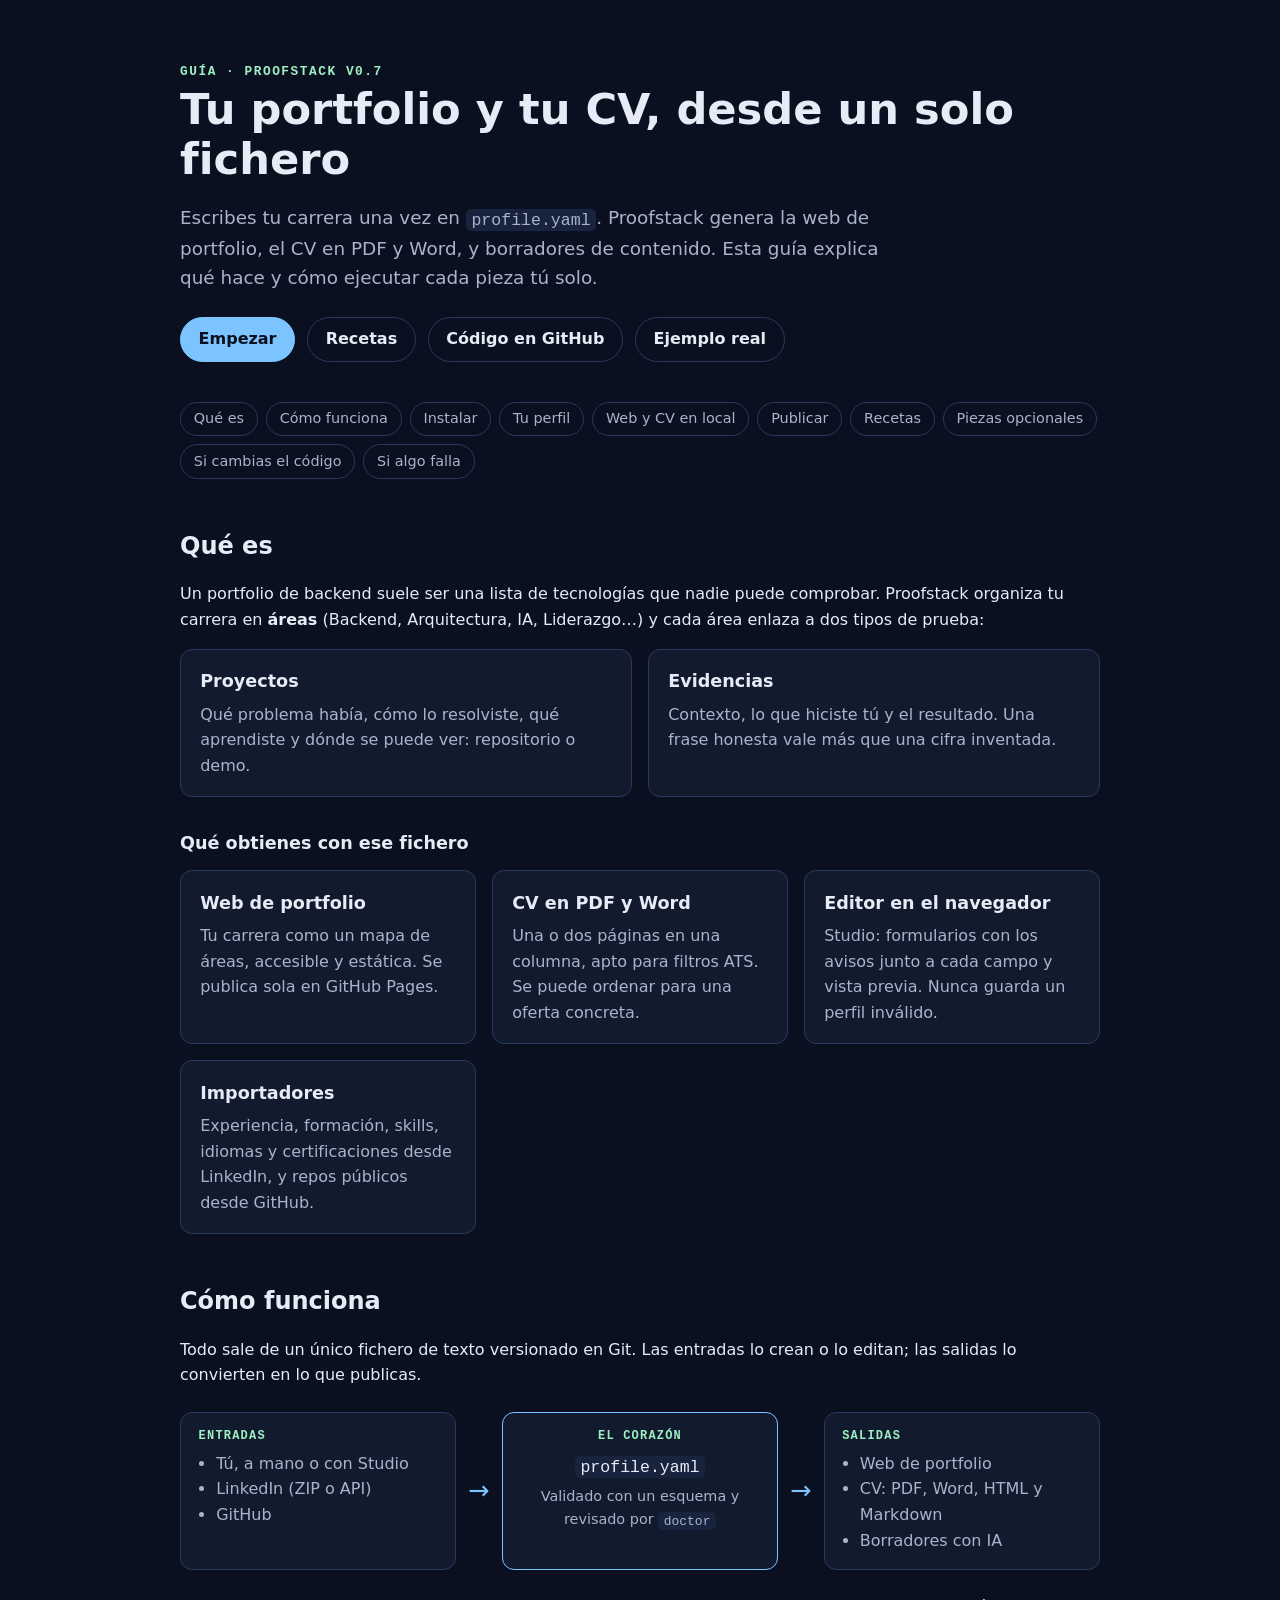
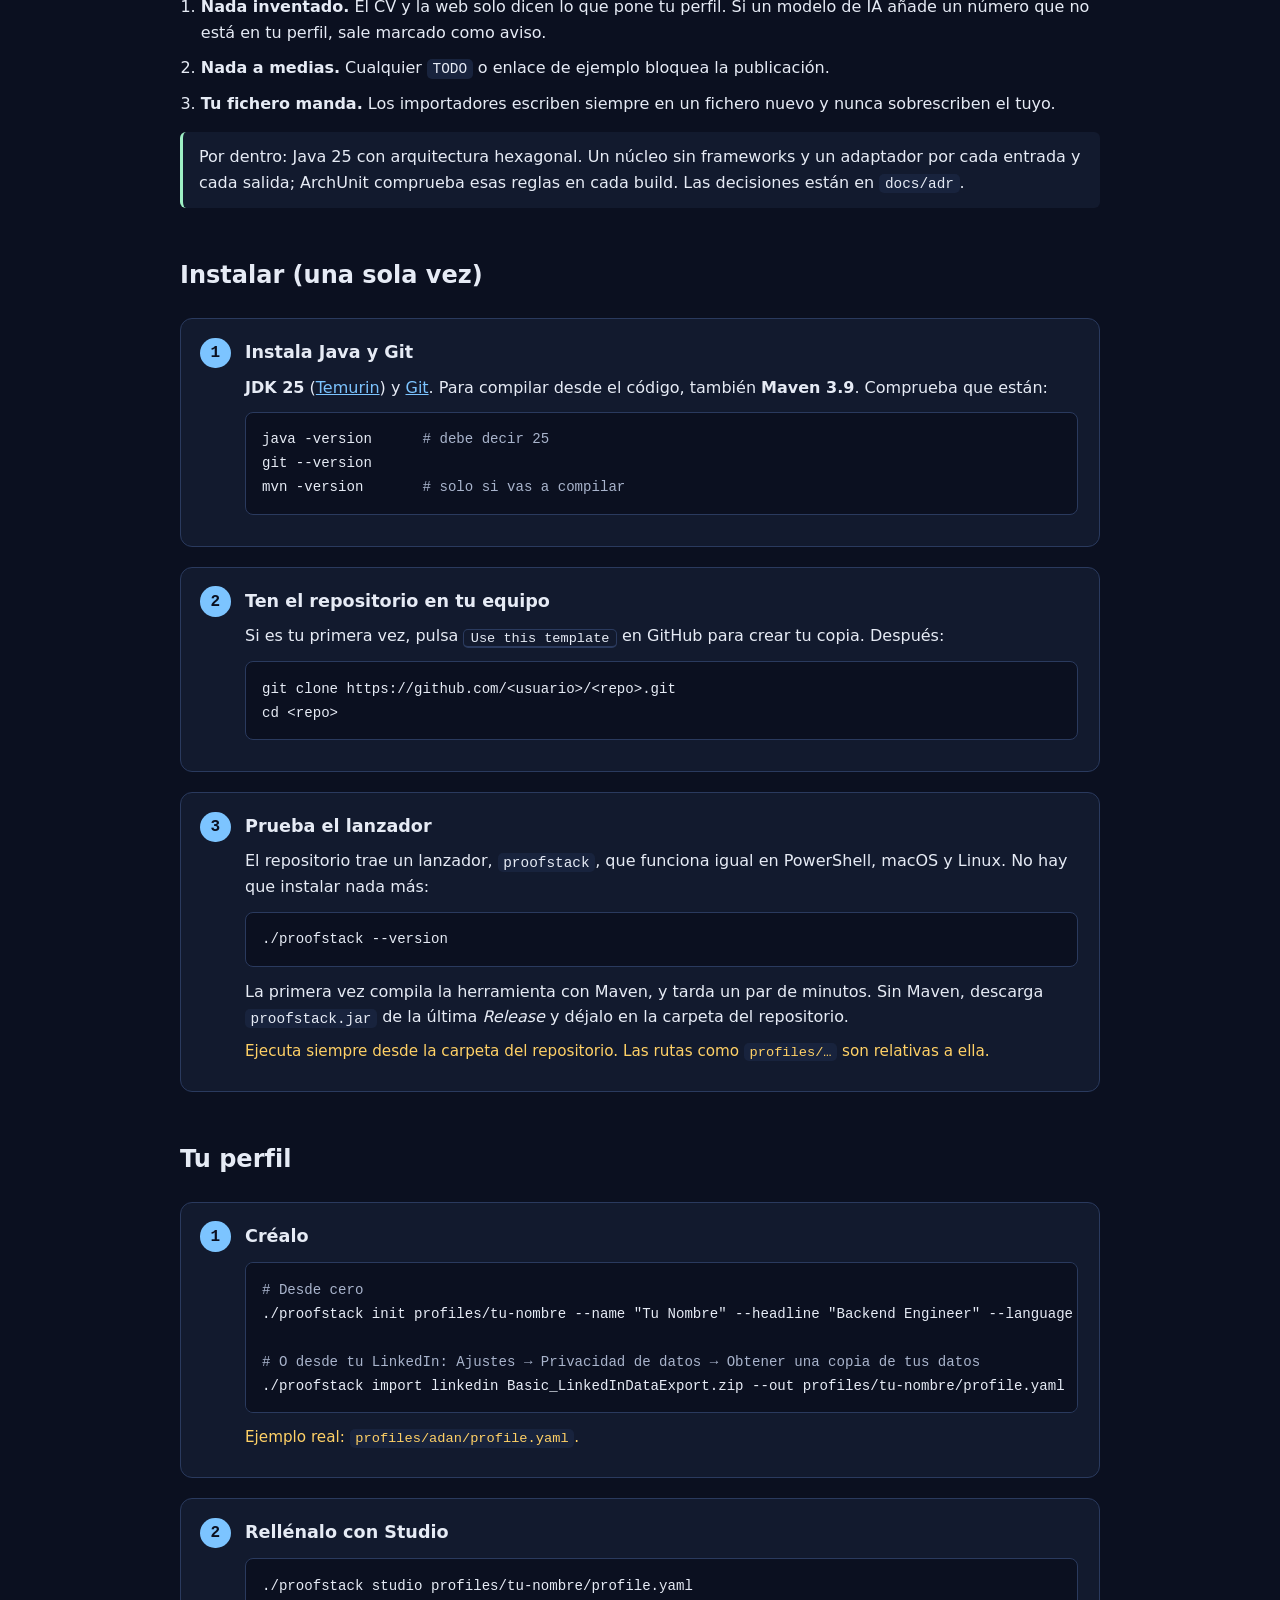
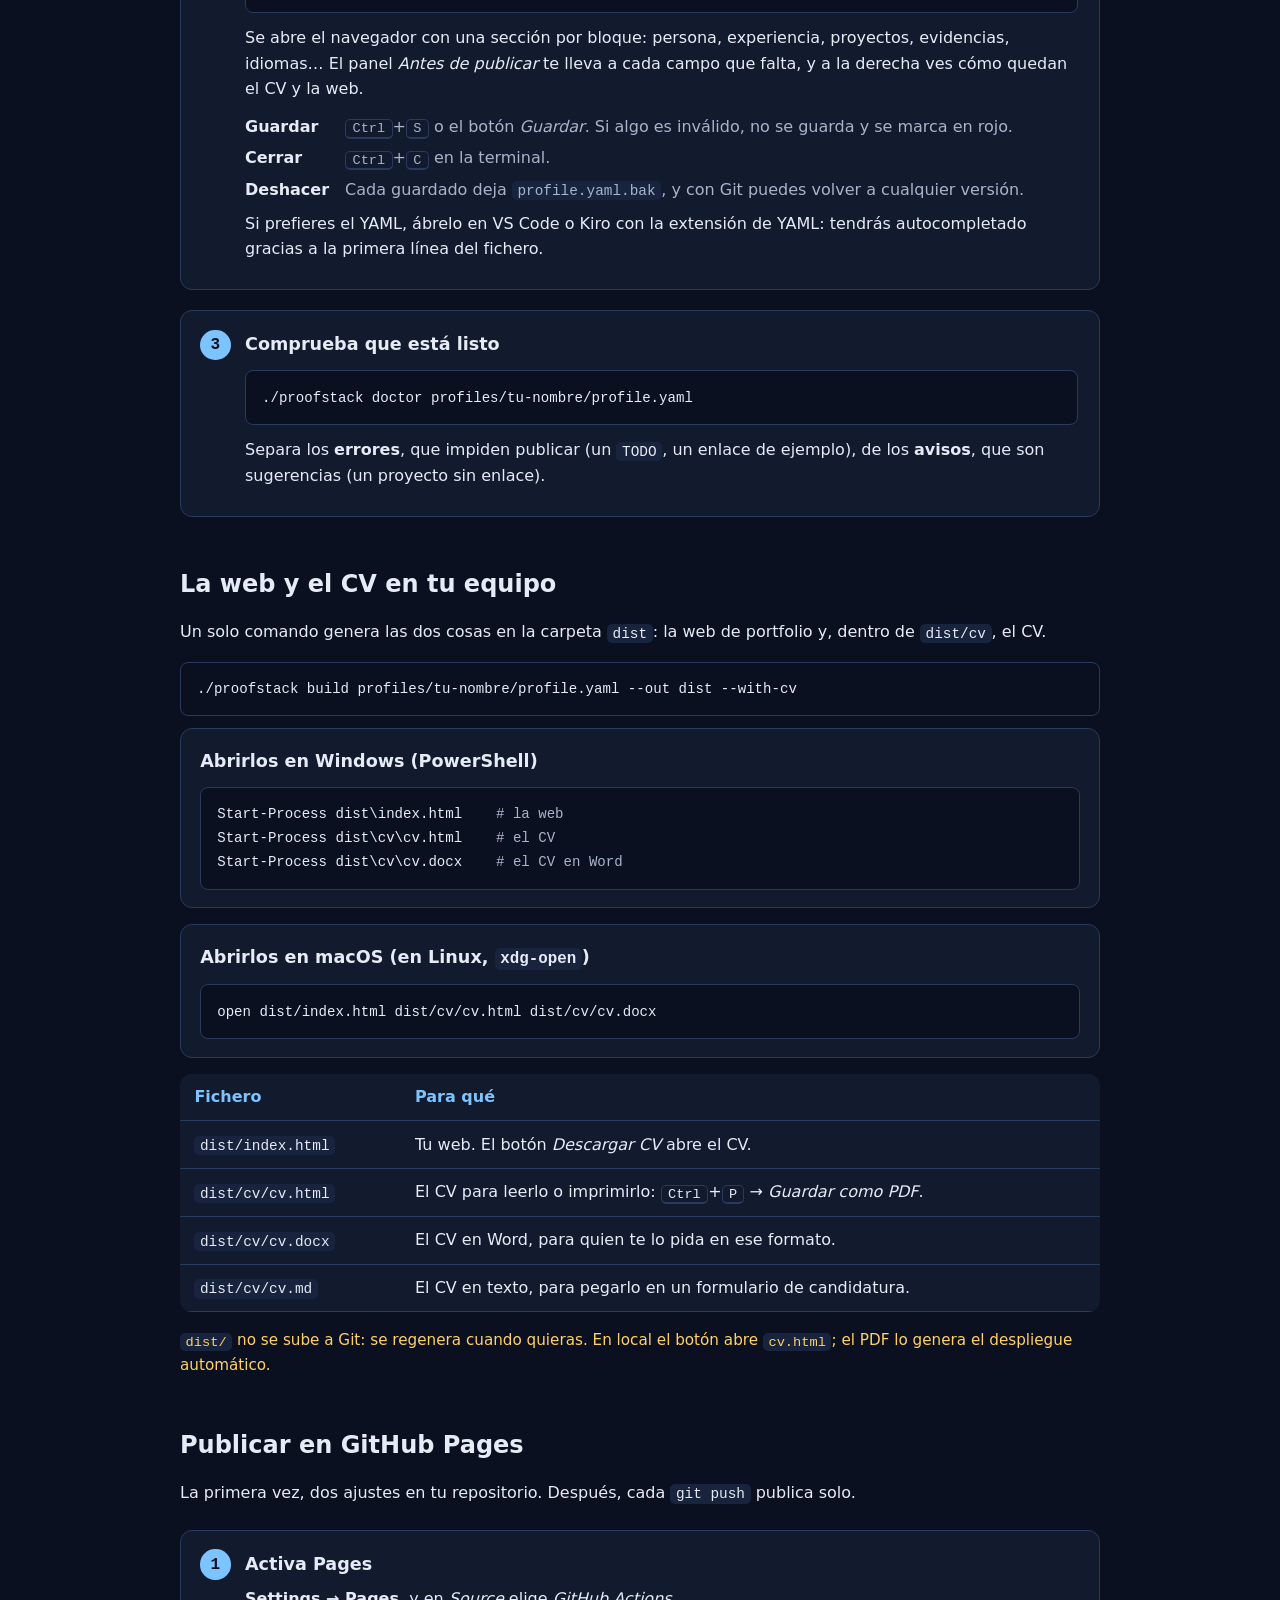
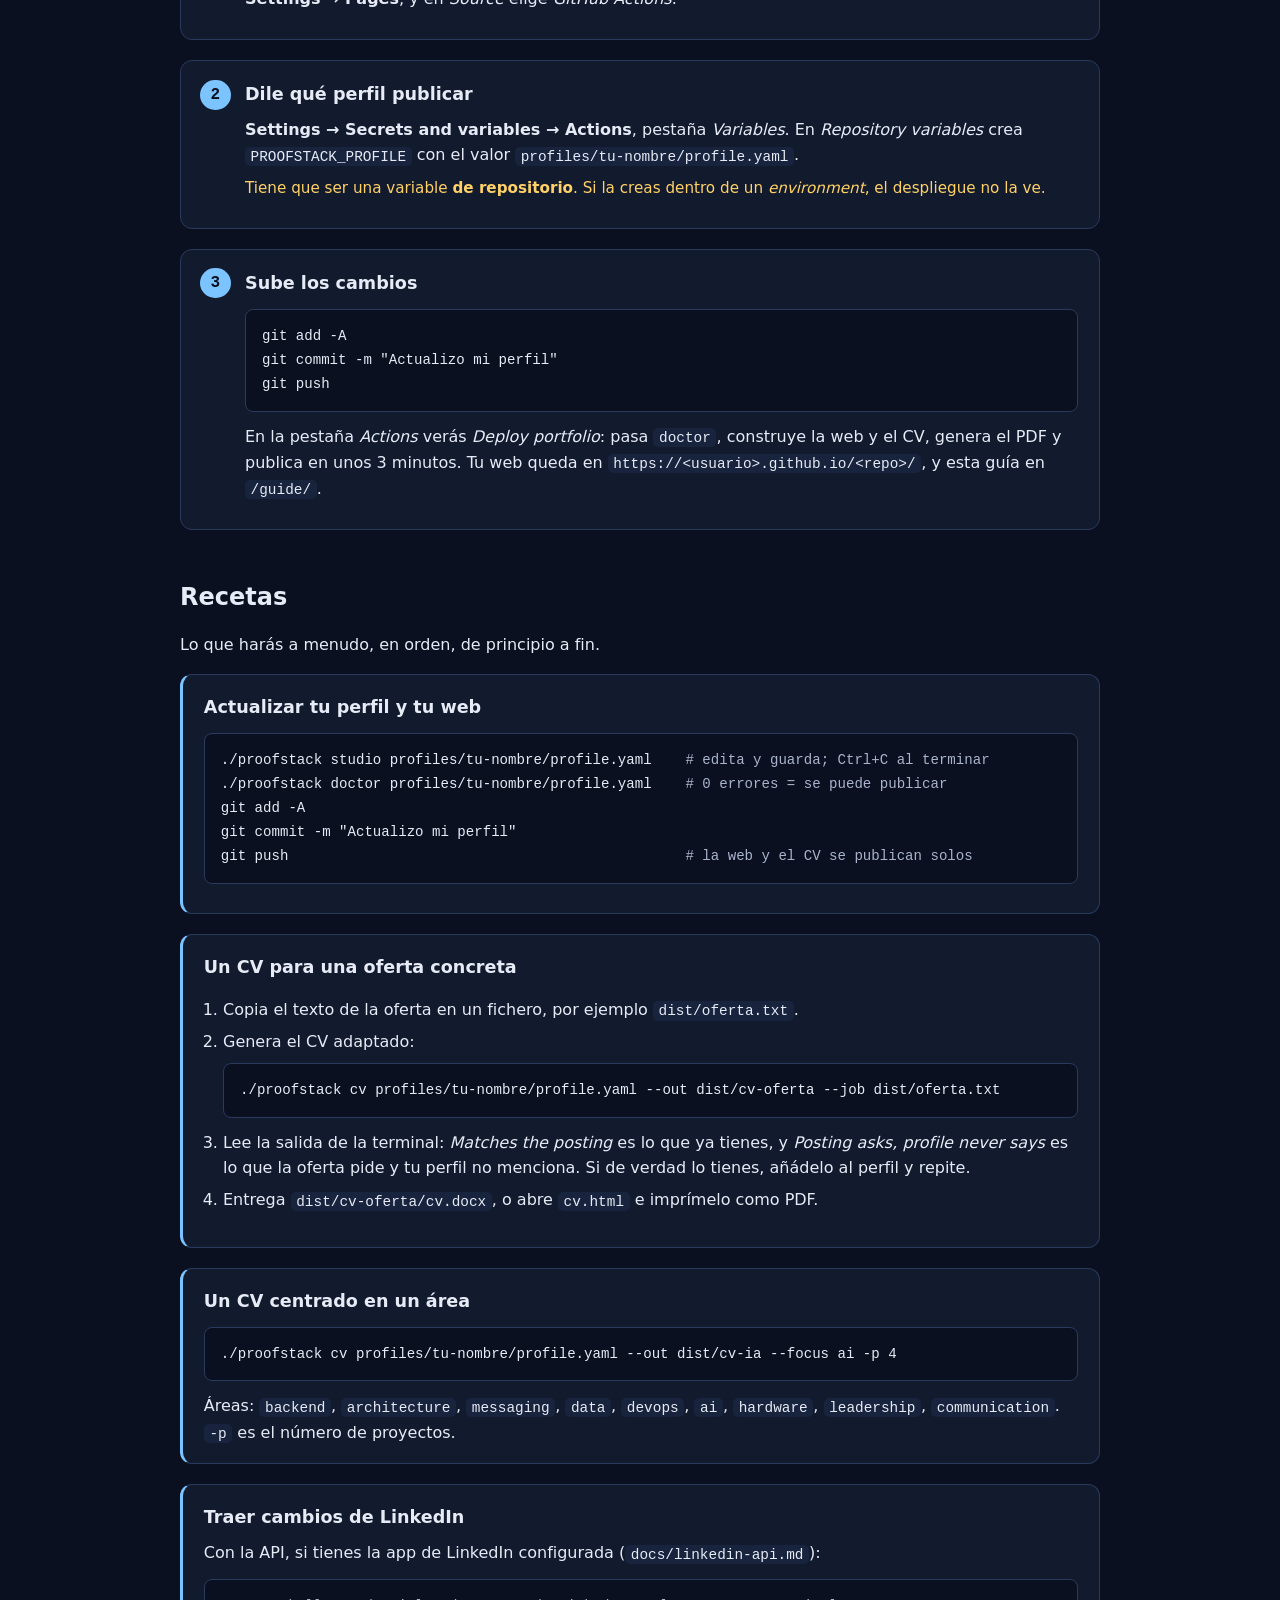
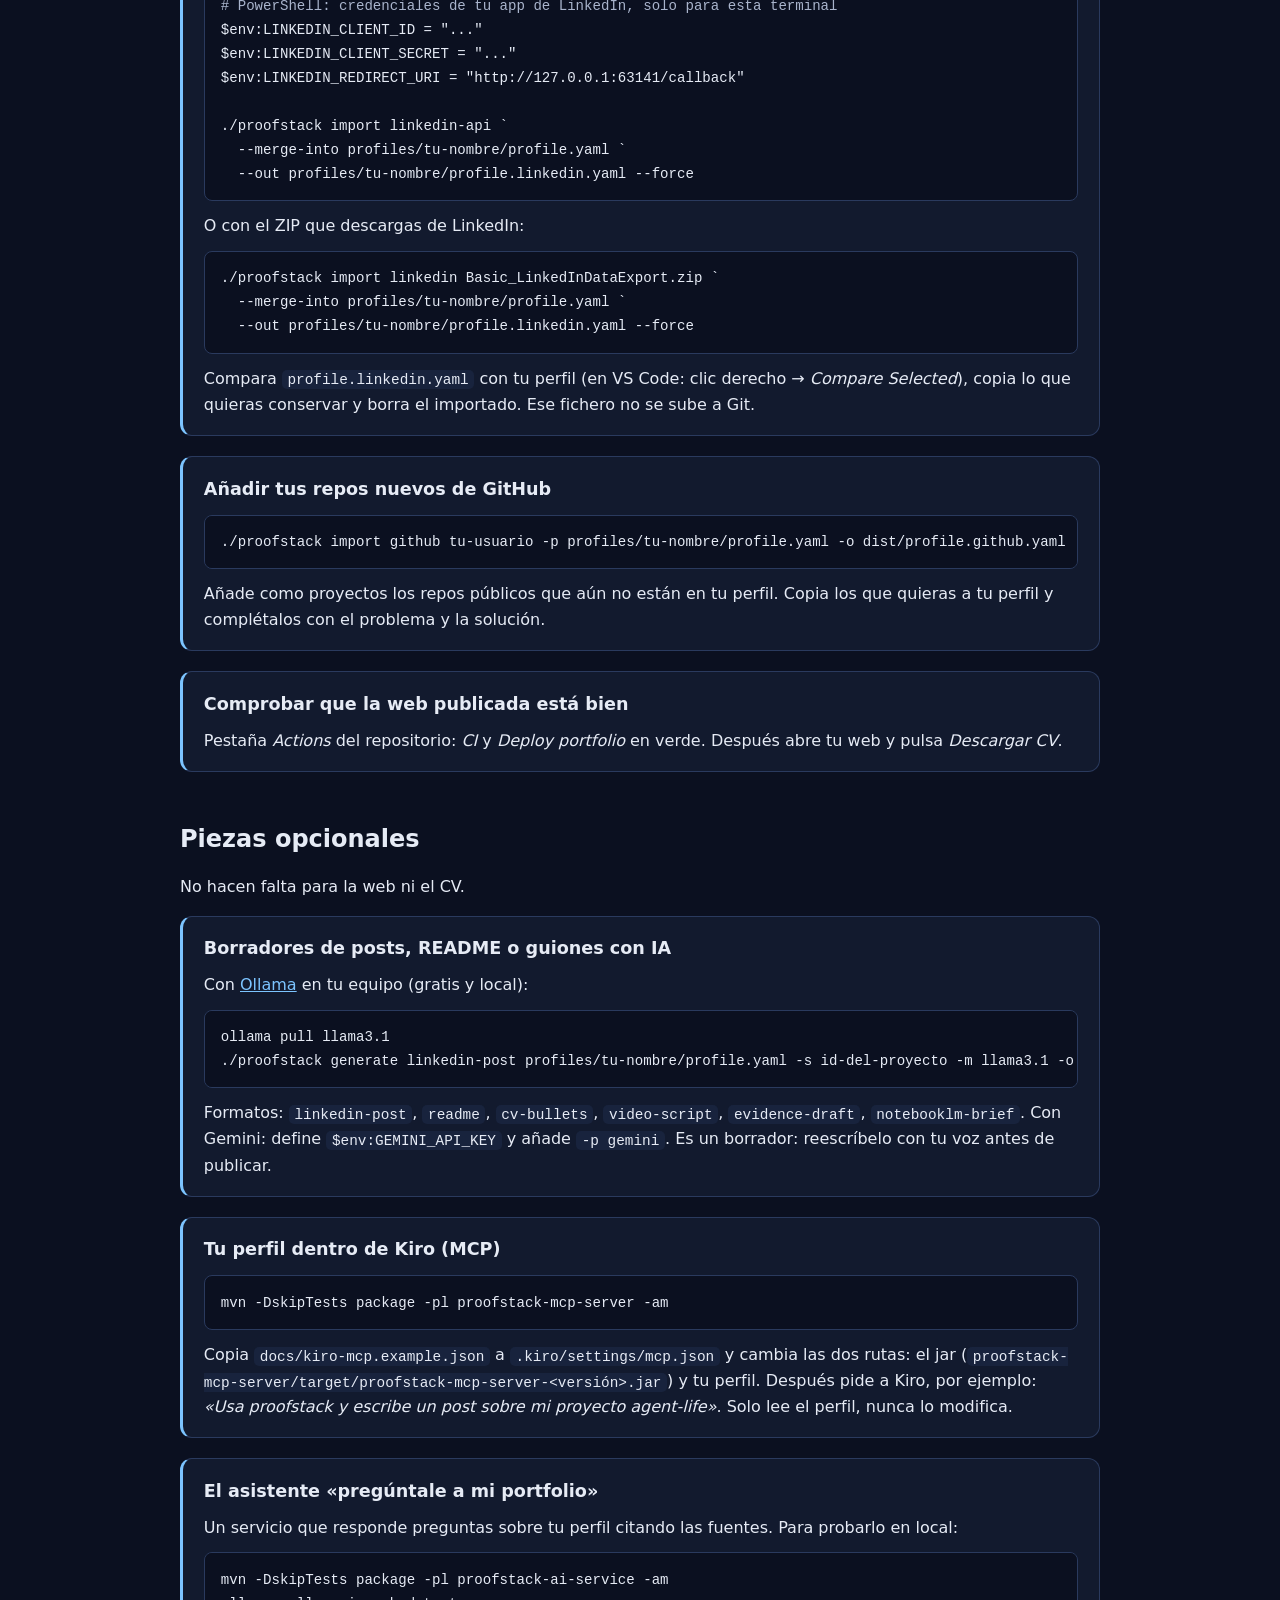
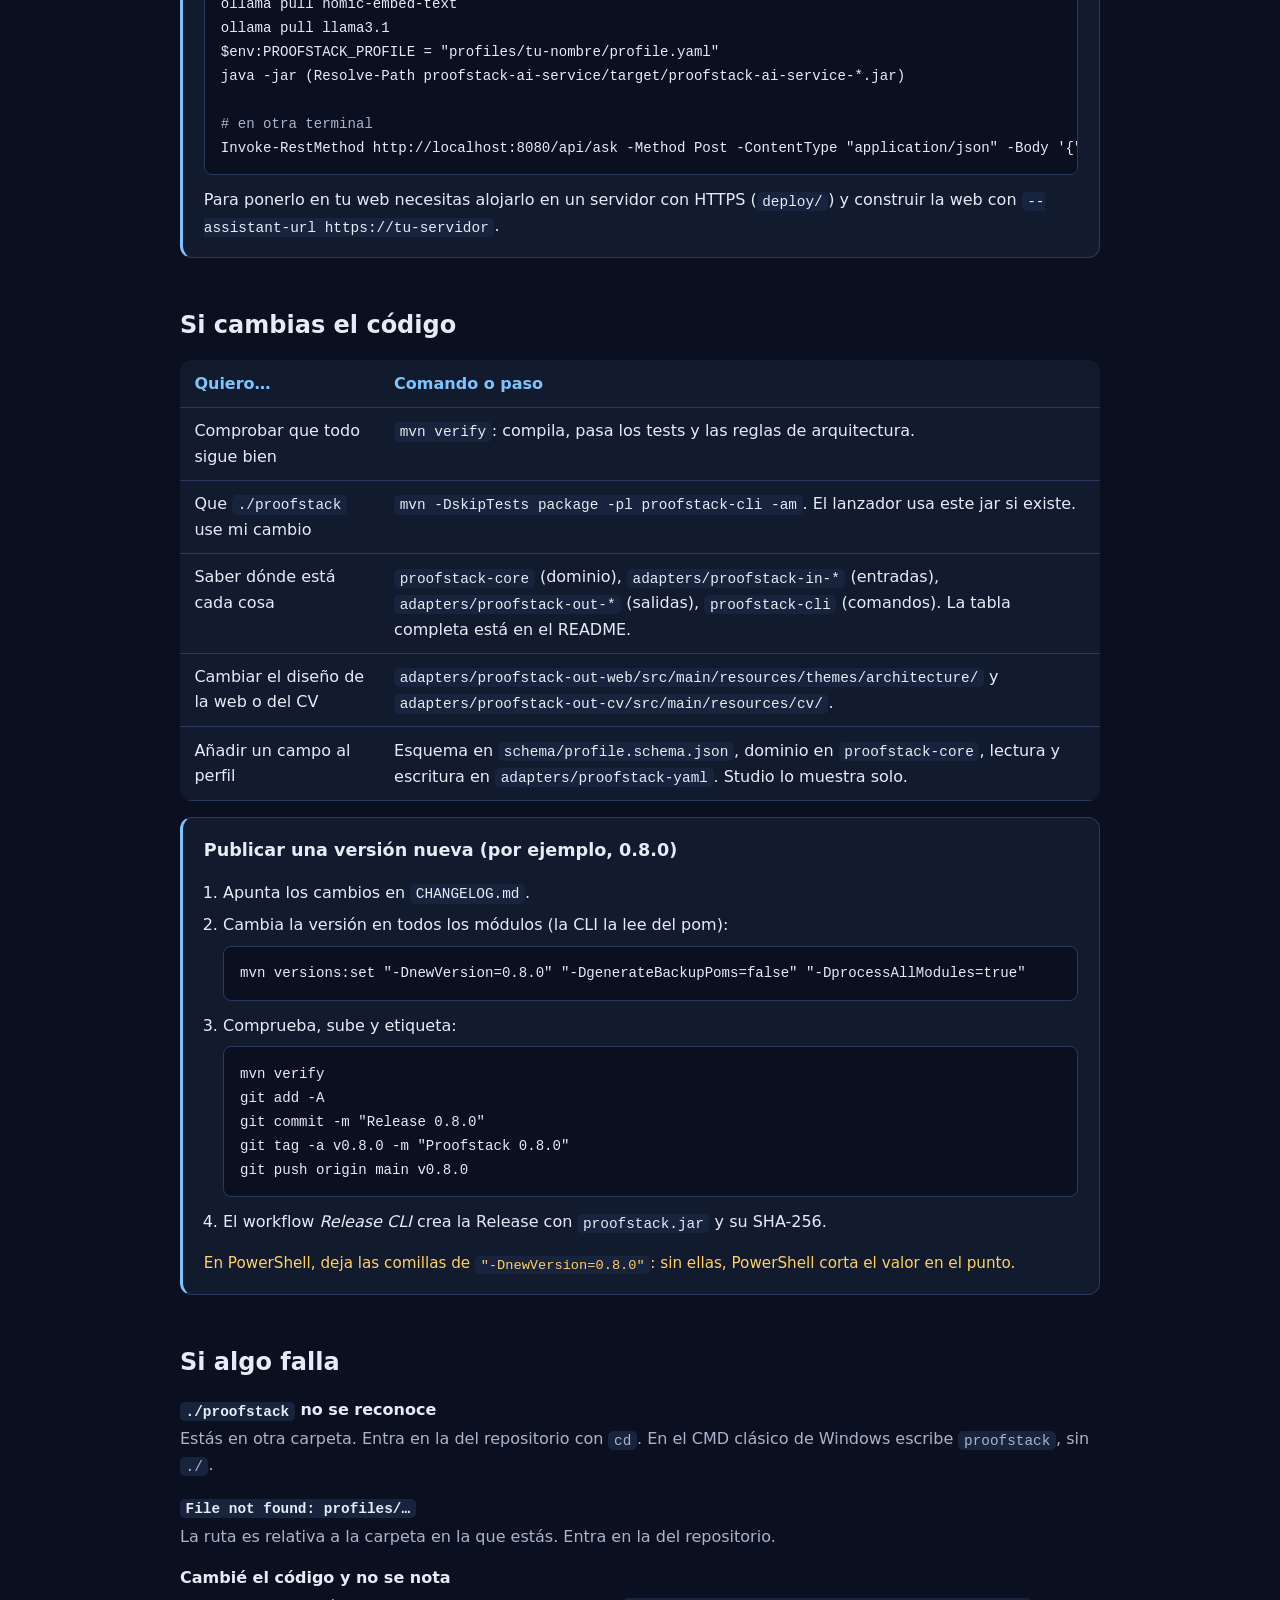
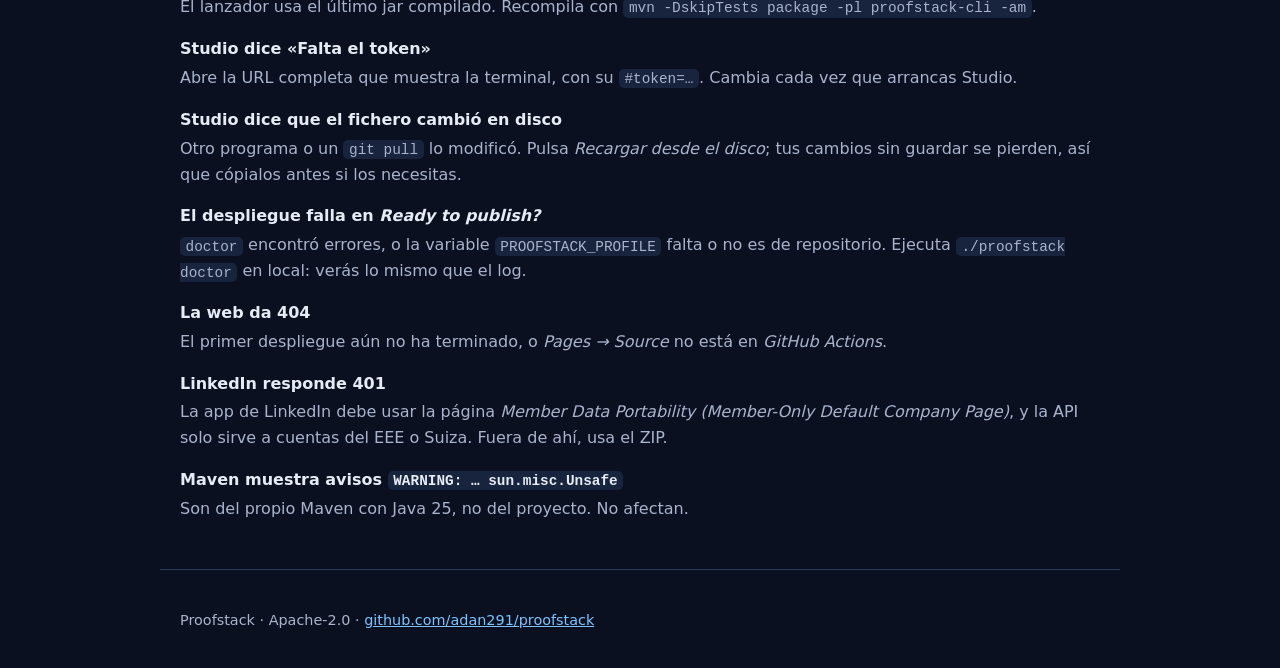
==== docs/guide/index.html @ 83eaa787 "ADR-016 and an ArchUnit rule for format adapters; docs follow the new module ADR-016 amends ADR-001 " ====
<!DOCTYPE html>
<html lang="es">
<head>
  <meta charset="utf-8">
  <meta name="viewport" content="width=device-width, initial-scale=1">
  <meta http-equiv="Content-Security-Policy" content="default-src 'none'; style-src 'self'; img-src 'self' data:; base-uri 'none'; form-action 'none'">
  <meta name="referrer" content="strict-origin-when-cross-origin">
  <meta name="description" content="Proofstack: qué es, cómo funciona y cómo ejecutarlo, paso a paso, sin ayuda.">
  <title>Proofstack · Qué es y cómo usarlo</title>
  <link rel="stylesheet" href="guide.css">
</head>
<body>
<a class="skip" href="#main">Saltar al contenido</a>

<header class="hero">
  <p class="eyebrow">Guía · Proofstack v0.7</p>
  <h1>Tu portfolio y tu CV, desde un solo fichero</h1>
  <p class="lead">Escribes tu carrera una vez en <code>profile.yaml</code>. Proofstack genera la web de portfolio, el CV en PDF y Word, y borradores de contenido. Esta guía explica qué hace y cómo ejecutar cada pieza tú solo.</p>
  <ul class="cta">
    <li><a class="btn btn--primary" href="#instalar">Empezar</a></li>
    <li><a class="btn" href="#recetas">Recetas</a></li>
    <li><a class="btn" href="https://github.com/adan291/proofstack">Código en GitHub</a></li>
    <li><a class="btn" href="https://adan291.github.io/proofstack/">Ejemplo real</a></li>
  </ul>
</header>

<nav class="toc" aria-label="En esta guía">
  <ol>
    <li><a href="#que">Qué es</a></li>
    <li><a href="#como">Cómo funciona</a></li>
    <li><a href="#instalar">Instalar</a></li>
    <li><a href="#perfil">Tu perfil</a></li>
    <li><a href="#lanzar">Web y CV en local</a></li>
    <li><a href="#publicar">Publicar</a></li>
    <li><a href="#recetas">Recetas</a></li>
    <li><a href="#opcional">Piezas opcionales</a></li>
    <li><a href="#codigo">Si cambias el código</a></li>
    <li><a href="#problemas">Si algo falla</a></li>
  </ol>
</nav>

<main id="main">

  <section aria-labelledby="que">
    <h2 id="que">Qué es</h2>
    <p>Un portfolio de backend suele ser una lista de tecnologías que nadie puede comprobar. Proofstack organiza tu carrera en <strong>áreas</strong> (Backend, Arquitectura, IA, Liderazgo…) y cada área enlaza a dos tipos de prueba:</p>
    <div class="cards cards--two">
      <article class="card">
        <h3>Proyectos</h3>
        <p>Qué problema había, cómo lo resolviste, qué aprendiste y dónde se puede ver: repositorio o demo.</p>
      </article>
      <article class="card">
        <h3>Evidencias</h3>
        <p>Contexto, lo que hiciste tú y el resultado. Una frase honesta vale más que una cifra inventada.</p>
      </article>
    </div>
    <h3 class="sub-title">Qué obtienes con ese fichero</h3>
    <div class="cards">
      <article class="card">
        <h3>Web de portfolio</h3>
        <p>Tu carrera como un mapa de áreas, accesible y estática. Se publica sola en GitHub Pages.</p>
      </article>
      <article class="card">
        <h3>CV en PDF y Word</h3>
        <p>Una o dos páginas en una columna, apto para filtros ATS. Se puede ordenar para una oferta concreta.</p>
      </article>
      <article class="card">
        <h3>Editor en el navegador</h3>
        <p>Studio: formularios con los avisos junto a cada campo y vista previa. Nunca guarda un perfil inválido.</p>
      </article>
      <article class="card">
        <h3>Importadores</h3>
        <p>Experiencia, formación, skills, idiomas y certificaciones desde LinkedIn, y repos públicos desde GitHub.</p>
      </article>
    </div>
  </section>

  <section aria-labelledby="como">
    <h2 id="como">Cómo funciona</h2>
    <p>Todo sale de un único fichero de texto versionado en Git. Las entradas lo crean o lo editan; las salidas lo convierten en lo que publicas.</p>
    <figure class="flow" aria-labelledby="flow-caption">
      <div class="flow__col">
        <p class="flow__label">Entradas</p>
        <ul>
          <li>Tú, a mano o con Studio</li>
          <li>LinkedIn (ZIP o API)</li>
          <li>GitHub</li>
        </ul>
      </div>
      <div class="flow__arrow" aria-hidden="true">→</div>
      <div class="flow__col flow__col--core">
        <p class="flow__label">El corazón</p>
        <p class="flow__file"><code>profile.yaml</code></p>
        <p class="flow__note">Validado con un esquema y revisado por <code>doctor</code></p>
      </div>
      <div class="flow__arrow" aria-hidden="true">→</div>
      <div class="flow__col">
        <p class="flow__label">Salidas</p>
        <ul>
          <li>Web de portfolio</li>
          <li>CV: PDF, Word, HTML y Markdown</li>
          <li>Borradores con IA</li>
        </ul>
      </div>
      <figcaption id="flow-caption" class="sr-only">Las entradas (tú, LinkedIn y GitHub) alimentan profile.yaml, que se valida y del que salen la web, el CV y los borradores.</figcaption>
    </figure>
    <ol class="rules">
      <li><strong>Nada inventado.</strong> El CV y la web solo dicen lo que pone tu perfil. Si un modelo de IA añade un número que no está en tu perfil, sale marcado como aviso.</li>
      <li><strong>Nada a medias.</strong> Cualquier <code>TODO</code> o enlace de ejemplo bloquea la publicación.</li>
      <li><strong>Tu fichero manda.</strong> Los importadores escriben siempre en un fichero nuevo y nunca sobrescriben el tuyo.</li>
    </ol>
    <p class="note">Por dentro: Java 25 con arquitectura hexagonal. Un núcleo sin frameworks y un adaptador por cada entrada y cada salida; ArchUnit comprueba esas reglas en cada build. Las decisiones están en <code>docs/adr</code>.</p>
  </section>

  <section aria-labelledby="instalar">
    <h2 id="instalar">Instalar (una sola vez)</h2>
    <ol class="steps">
      <li class="step">
        <h3>Instala Java y Git</h3>
        <p><strong>JDK 25</strong> (<a href="https://adoptium.net/">Temurin</a>) y <a href="https://git-scm.com/">Git</a>. Para compilar desde el código, también <strong>Maven 3.9</strong>. Comprueba que están:</p>
        <pre><code>java -version      <span class="c"># debe decir 25</span>
git --version
mvn -version       <span class="c"># solo si vas a compilar</span></code></pre>
      </li>
      <li class="step">
        <h3>Ten el repositorio en tu equipo</h3>
        <p>Si es tu primera vez, pulsa <kbd>Use this template</kbd> en GitHub para crear tu copia. Después:</p>
        <pre><code>git clone https://github.com/&lt;usuario&gt;/&lt;repo&gt;.git
cd &lt;repo&gt;</code></pre>
      </li>
      <li class="step">
        <h3>Prueba el lanzador</h3>
        <p>El repositorio trae un lanzador, <code>proofstack</code>, que funciona igual en PowerShell, macOS y Linux. No hay que instalar nada más:</p>
        <pre><code>./proofstack --version</code></pre>
        <p>La primera vez compila la herramienta con Maven, y tarda un par de minutos. Sin Maven, descarga <code>proofstack.jar</code> de la última <em>Release</em> y déjalo en la carpeta del repositorio.</p>
        <p class="tip">Ejecuta siempre desde la carpeta del repositorio. Las rutas como <code>profiles/…</code> son relativas a ella.</p>
      </li>
    </ol>
  </section>

  <section aria-labelledby="perfil">
    <h2 id="perfil">Tu perfil</h2>
    <ol class="steps">
      <li class="step">
        <h3>Créalo</h3>
        <pre><code><span class="c"># Desde cero</span>
./proofstack init profiles/tu-nombre --name "Tu Nombre" --headline "Backend Engineer" --language es

<span class="c"># O desde tu LinkedIn: Ajustes → Privacidad de datos → Obtener una copia de tus datos</span>
./proofstack import linkedin Basic_LinkedInDataExport.zip --out profiles/tu-nombre/profile.yaml</code></pre>
        <p class="tip">Ejemplo real: <code>profiles/adan/profile.yaml</code>.</p>
      </li>
      <li class="step">
        <h3>Rellénalo con Studio</h3>
        <pre><code>./proofstack studio profiles/tu-nombre/profile.yaml</code></pre>
        <p>Se abre el navegador con una sección por bloque: persona, experiencia, proyectos, evidencias, idiomas… El panel <em>Antes de publicar</em> te lleva a cada campo que falta, y a la derecha ves cómo quedan el CV y la web.</p>
        <dl class="howto">
          <dt>Guardar</dt><dd><kbd>Ctrl</kbd>+<kbd>S</kbd> o el botón <em>Guardar</em>. Si algo es inválido, no se guarda y se marca en rojo.</dd>
          <dt>Cerrar</dt><dd><kbd>Ctrl</kbd>+<kbd>C</kbd> en la terminal.</dd>
          <dt>Deshacer</dt><dd>Cada guardado deja <code>profile.yaml.bak</code>, y con Git puedes volver a cualquier versión.</dd>
        </dl>
        <p>Si prefieres el YAML, ábrelo en VS Code o Kiro con la extensión de YAML: tendrás autocompletado gracias a la primera línea del fichero.</p>
      </li>
      <li class="step">
        <h3>Comprueba que está listo</h3>
        <pre><code>./proofstack doctor profiles/tu-nombre/profile.yaml</code></pre>
        <p>Separa los <strong>errores</strong>, que impiden publicar (un <code>TODO</code>, un enlace de ejemplo), de los <strong>avisos</strong>, que son sugerencias (un proyecto sin enlace).</p>
      </li>
    </ol>
  </section>

  <section aria-labelledby="lanzar">
    <h2 id="lanzar">La web y el CV en tu equipo</h2>
    <p>Un solo comando genera las dos cosas en la carpeta <code>dist</code>: la web de portfolio y, dentro de <code>dist/cv</code>, el CV.</p>
    <pre><code>./proofstack build profiles/tu-nombre/profile.yaml --out dist --with-cv</code></pre>
    <div class="cards cards--stack">
      <article class="card card--code">
        <h3>Abrirlos en Windows (PowerShell)</h3>
        <pre><code>Start-Process dist\index.html    <span class="c"># la web</span>
Start-Process dist\cv\cv.html    <span class="c"># el CV</span>
Start-Process dist\cv\cv.docx    <span class="c"># el CV en Word</span></code></pre>
      </article>
      <article class="card card--code">
        <h3>Abrirlos en macOS (en Linux, <code>xdg-open</code>)</h3>
        <pre><code>open dist/index.html dist/cv/cv.html dist/cv/cv.docx</code></pre>
      </article>
    </div>
    <table>
      <caption class="sr-only">Qué genera build --with-cv</caption>
      <thead><tr><th scope="col">Fichero</th><th scope="col">Para qué</th></tr></thead>
      <tbody>
        <tr><td><code>dist/index.html</code></td><td>Tu web. El botón <em>Descargar CV</em> abre el CV.</td></tr>
        <tr><td><code>dist/cv/cv.html</code></td><td>El CV para leerlo o imprimirlo: <kbd>Ctrl</kbd>+<kbd>P</kbd> → <em>Guardar como PDF</em>.</td></tr>
        <tr><td><code>dist/cv/cv.docx</code></td><td>El CV en Word, para quien te lo pida en ese formato.</td></tr>
        <tr><td><code>dist/cv/cv.md</code></td><td>El CV en texto, para pegarlo en un formulario de candidatura.</td></tr>
      </tbody>
    </table>
    <p class="tip"><code>dist/</code> no se sube a Git: se regenera cuando quieras. En local el botón abre <code>cv.html</code>; el PDF lo genera el despliegue automático.</p>
  </section>

  <section aria-labelledby="publicar">
    <h2 id="publicar">Publicar en GitHub Pages</h2>
    <p>La primera vez, dos ajustes en tu repositorio. Después, cada <code>git push</code> publica solo.</p>
    <ol class="steps">
      <li class="step">
        <h3>Activa Pages</h3>
        <p><strong>Settings → Pages</strong>, y en <em>Source</em> elige <em>GitHub Actions</em>.</p>
      </li>
      <li class="step">
        <h3>Dile qué perfil publicar</h3>
        <p><strong>Settings → Secrets and variables → Actions</strong>, pestaña <em>Variables</em>. En <em>Repository variables</em> crea <code>PROOFSTACK_PROFILE</code> con el valor <code>profiles/tu-nombre/profile.yaml</code>.</p>
        <p class="tip">Tiene que ser una variable <strong>de repositorio</strong>. Si la creas dentro de un <em>environment</em>, el despliegue no la ve.</p>
      </li>
      <li class="step">
        <h3>Sube los cambios</h3>
        <pre><code>git add -A
git commit -m "Actualizo mi perfil"
git push</code></pre>
        <p>En la pestaña <em>Actions</em> verás <em>Deploy portfolio</em>: pasa <code>doctor</code>, construye la web y el CV, genera el PDF y publica en unos 3 minutos. Tu web queda en <code>https://&lt;usuario&gt;.github.io/&lt;repo&gt;/</code>, y esta guía en <code>/guide/</code>.</p>
      </li>
    </ol>
  </section>

  <section aria-labelledby="recetas">
    <h2 id="recetas">Recetas</h2>
    <p>Lo que harás a menudo, en orden, de principio a fin.</p>

    <article class="recipe">
      <h3>Actualizar tu perfil y tu web</h3>
      <pre><code>./proofstack studio profiles/tu-nombre/profile.yaml    <span class="c"># edita y guarda; Ctrl+C al terminar</span>
./proofstack doctor profiles/tu-nombre/profile.yaml    <span class="c"># 0 errores = se puede publicar</span>
git add -A
git commit -m "Actualizo mi perfil"
git push                                               <span class="c"># la web y el CV se publican solos</span></code></pre>
    </article>

    <article class="recipe">
      <h3>Un CV para una oferta concreta</h3>
      <ol class="sub">
        <li>Copia el texto de la oferta en un fichero, por ejemplo <code>dist/oferta.txt</code>.</li>
        <li>Genera el CV adaptado:
          <pre><code>./proofstack cv profiles/tu-nombre/profile.yaml --out dist/cv-oferta --job dist/oferta.txt</code></pre>
        </li>
        <li>Lee la salida de la terminal: <em>Matches the posting</em> es lo que ya tienes, y <em>Posting asks, profile never says</em> es lo que la oferta pide y tu perfil no menciona. Si de verdad lo tienes, añádelo al perfil y repite.</li>
        <li>Entrega <code>dist/cv-oferta/cv.docx</code>, o abre <code>cv.html</code> e imprímelo como PDF.</li>
      </ol>
    </article>

    <article class="recipe">
      <h3>Un CV centrado en un área</h3>
      <pre><code>./proofstack cv profiles/tu-nombre/profile.yaml --out dist/cv-ia --focus ai -p 4</code></pre>
      <p>Áreas: <code>backend</code>, <code>architecture</code>, <code>messaging</code>, <code>data</code>, <code>devops</code>, <code>ai</code>, <code>hardware</code>, <code>leadership</code>, <code>communication</code>. <code>-p</code> es el número de proyectos.</p>
    </article>

    <article class="recipe">
      <h3>Traer cambios de LinkedIn</h3>
      <p>Con la API, si tienes la app de LinkedIn configurada (<code>docs/linkedin-api.md</code>):</p>
      <pre><code><span class="c"># PowerShell: credenciales de tu app de LinkedIn, solo para esta terminal</span>
$env:LINKEDIN_CLIENT_ID = "..."
$env:LINKEDIN_CLIENT_SECRET = "..."
$env:LINKEDIN_REDIRECT_URI = "http://127.0.0.1:63141/callback"

./proofstack import linkedin-api `
  --merge-into profiles/tu-nombre/profile.yaml `
  --out profiles/tu-nombre/profile.linkedin.yaml --force</code></pre>
      <p>O con el ZIP que descargas de LinkedIn:</p>
      <pre><code>./proofstack import linkedin Basic_LinkedInDataExport.zip `
  --merge-into profiles/tu-nombre/profile.yaml `
  --out profiles/tu-nombre/profile.linkedin.yaml --force</code></pre>
      <p>Compara <code>profile.linkedin.yaml</code> con tu perfil (en VS Code: clic derecho → <em>Compare Selected</em>), copia lo que quieras conservar y borra el importado. Ese fichero no se sube a Git.</p>
    </article>

    <article class="recipe">
      <h3>Añadir tus repos nuevos de GitHub</h3>
      <pre><code>./proofstack import github tu-usuario -p profiles/tu-nombre/profile.yaml -o dist/profile.github.yaml</code></pre>
      <p>Añade como proyectos los repos públicos que aún no están en tu perfil. Copia los que quieras a tu perfil y complétalos con el problema y la solución.</p>
    </article>

    <article class="recipe">
      <h3>Comprobar que la web publicada está bien</h3>
      <p>Pestaña <em>Actions</em> del repositorio: <em>CI</em> y <em>Deploy portfolio</em> en verde. Después abre tu web y pulsa <em>Descargar CV</em>.</p>
    </article>
  </section>

  <section aria-labelledby="opcional">
    <h2 id="opcional">Piezas opcionales</h2>
    <p>No hacen falta para la web ni el CV.</p>

    <article class="recipe">
      <h3>Borradores de posts, README o guiones con IA</h3>
      <p>Con <a href="https://ollama.com/">Ollama</a> en tu equipo (gratis y local):</p>
      <pre><code>ollama pull llama3.1
./proofstack generate linkedin-post profiles/tu-nombre/profile.yaml -s id-del-proyecto -m llama3.1 -o dist/post.md</code></pre>
      <p>Formatos: <code>linkedin-post</code>, <code>readme</code>, <code>cv-bullets</code>, <code>video-script</code>, <code>evidence-draft</code>, <code>notebooklm-brief</code>. Con Gemini: define <code>$env:GEMINI_API_KEY</code> y añade <code>-p gemini</code>. Es un borrador: reescríbelo con tu voz antes de publicar.</p>
    </article>

    <article class="recipe">
      <h3>Tu perfil dentro de Kiro (MCP)</h3>
      <pre><code>mvn -DskipTests package -pl proofstack-mcp-server -am</code></pre>
      <p>Copia <code>docs/kiro-mcp.example.json</code> a <code>.kiro/settings/mcp.json</code> y cambia las dos rutas: el jar (<code>proofstack-mcp-server/target/proofstack-mcp-server-&lt;versión&gt;.jar</code>) y tu perfil. Después pide a Kiro, por ejemplo: <em>«Usa proofstack y escribe un post sobre mi proyecto agent-life»</em>. Solo lee el perfil, nunca lo modifica.</p>
    </article>

    <article class="recipe">
      <h3>El asistente «pregúntale a mi portfolio»</h3>
      <p>Un servicio que responde preguntas sobre tu perfil citando las fuentes. Para probarlo en local:</p>
      <pre><code>mvn -DskipTests package -pl proofstack-ai-service -am
ollama pull nomic-embed-text
ollama pull llama3.1
$env:PROOFSTACK_PROFILE = "profiles/tu-nombre/profile.yaml"
java -jar (Resolve-Path proofstack-ai-service/target/proofstack-ai-service-*.jar)

<span class="c"># en otra terminal</span>
Invoke-RestMethod http://localhost:8080/api/ask -Method Post -ContentType "application/json" -Body '{"question":"¿Qué proyectos de IA tiene?"}'</code></pre>
      <p>Para ponerlo en tu web necesitas alojarlo en un servidor con HTTPS (<code>deploy/</code>) y construir la web con <code>--assistant-url https://tu-servidor</code>.</p>
    </article>
  </section>

  <section aria-labelledby="codigo">
    <h2 id="codigo">Si cambias el código</h2>
    <table>
      <caption class="sr-only">Tareas de desarrollo</caption>
      <thead><tr><th scope="col">Quiero…</th><th scope="col">Comando o paso</th></tr></thead>
      <tbody>
        <tr><td>Comprobar que todo sigue bien</td><td><code>mvn verify</code>: compila, pasa los tests y las reglas de arquitectura.</td></tr>
        <tr><td>Que <code>./proofstack</code> use mi cambio</td><td><code>mvn -DskipTests package -pl proofstack-cli -am</code>. El lanzador usa este jar si existe.</td></tr>
        <tr><td>Saber dónde está cada cosa</td><td><code>proofstack-core</code> (dominio), <code>adapters/proofstack-in-*</code> (entradas), <code>adapters/proofstack-out-*</code> (salidas), <code>proofstack-cli</code> (comandos). La tabla completa está en el README.</td></tr>
        <tr><td>Cambiar el diseño de la web o del CV</td><td><code>adapters/proofstack-out-web/src/main/resources/themes/architecture/</code> y <code>adapters/proofstack-out-cv/src/main/resources/cv/</code>.</td></tr>
        <tr><td>Añadir un campo al perfil</td><td>Esquema en <code>schema/profile.schema.json</code>, dominio en <code>proofstack-core</code>, lectura y escritura en <code>adapters/proofstack-yaml</code>. Studio lo muestra solo.</td></tr>
      </tbody>
    </table>

    <article class="recipe">
      <h3>Publicar una versión nueva (por ejemplo, 0.8.0)</h3>
      <ol class="sub">
        <li>Apunta los cambios en <code>CHANGELOG.md</code>.</li>
        <li>Cambia la versión en todos los módulos (la CLI la lee del pom):
          <pre><code>mvn versions:set "-DnewVersion=0.8.0" "-DgenerateBackupPoms=false" "-DprocessAllModules=true"</code></pre></li>
        <li>Comprueba, sube y etiqueta:
          <pre><code>mvn verify
git add -A
git commit -m "Release 0.8.0"
git tag -a v0.8.0 -m "Proofstack 0.8.0"
git push origin main v0.8.0</code></pre>
        </li>
        <li>El workflow <em>Release CLI</em> crea la Release con <code>proofstack.jar</code> y su SHA-256.</li>
      </ol>
      <p class="tip">En PowerShell, deja las comillas de <code>"-DnewVersion=0.8.0"</code>: sin ellas, PowerShell corta el valor en el punto.</p>
    </article>
  </section>

  <section aria-labelledby="problemas">
    <h2 id="problemas">Si algo falla</h2>
    <dl class="faq">
      <dt><code>./proofstack</code> no se reconoce</dt>
      <dd>Estás en otra carpeta. Entra en la del repositorio con <code>cd</code>. En el CMD clásico de Windows escribe <code>proofstack</code>, sin <code>./</code>.</dd>
      <dt><code>File not found: profiles/…</code></dt>
      <dd>La ruta es relativa a la carpeta en la que estás. Entra en la del repositorio.</dd>
      <dt>Cambié el código y no se nota</dt>
      <dd>El lanzador usa el último jar compilado. Recompila con <code>mvn -DskipTests package -pl proofstack-cli -am</code>.</dd>
      <dt>Studio dice «Falta el token»</dt>
      <dd>Abre la URL completa que muestra la terminal, con su <code>#token=…</code>. Cambia cada vez que arrancas Studio.</dd>
      <dt>Studio dice que el fichero cambió en disco</dt>
      <dd>Otro programa o un <code>git pull</code> lo modificó. Pulsa <em>Recargar desde el disco</em>; tus cambios sin guardar se pierden, así que cópialos antes si los necesitas.</dd>
      <dt>El despliegue falla en <em>Ready to publish?</em></dt>
      <dd><code>doctor</code> encontró errores, o la variable <code>PROOFSTACK_PROFILE</code> falta o no es de repositorio. Ejecuta <code>./proofstack doctor</code> en local: verás lo mismo que el log.</dd>
      <dt>La web da 404</dt>
      <dd>El primer despliegue aún no ha terminado, o <em>Pages → Source</em> no está en <em>GitHub Actions</em>.</dd>
      <dt>LinkedIn responde 401</dt>
      <dd>La app de LinkedIn debe usar la página <em>Member Data Portability (Member-Only Default Company Page)</em>, y la API solo sirve a cuentas del EEE o Suiza. Fuera de ahí, usa el ZIP.</dd>
      <dt>Maven muestra avisos <code>WARNING: … sun.misc.Unsafe</code></dt>
      <dd>Son del propio Maven con Java 25, no del proyecto. No afectan.</dd>
    </dl>
  </section>
</main>

<footer class="foot">
  <p>Proofstack · Apache-2.0 · <a href="https://github.com/adan291/proofstack">github.com/adan291/proofstack</a></p>
</footer>
</body>
</html>
---- docs/guide/guide.css ----
/* Proofstack guide. Same palette as the "architecture" theme. */
:root {
  --bg: #0b1020;
  --surface: #121a2e;
  --surface-2: #18233d;
  --border: #2a3a5e;
  --text: #e6ebf5;
  --muted: #a9b4cc;
  --accent: #7cc4ff;
  --accent-2: #9ef0c4;
  --warn: #ffd166;
  --focus: #ffd166;
  --radius: 12px;
  --mono: ui-monospace, SFMono-Regular, Menlo, Consolas, monospace;
  --sans: system-ui, -apple-system, "Segoe UI", Roboto, sans-serif;
}
* { box-sizing: border-box; }
html { color-scheme: dark; scroll-behavior: smooth; }
@media (prefers-reduced-motion: reduce) { html { scroll-behavior: auto; } }
body { margin: 0; background: var(--bg); color: var(--text); font: 16px/1.6 var(--sans); }
a { color: var(--accent); }
:focus-visible { outline: 3px solid var(--focus); outline-offset: 2px; }
.skip { position: absolute; left: -9999px; }
.skip:focus { left: 1rem; top: 1rem; background: var(--surface); padding: .5rem 1rem; }
.sr-only { position: absolute; width: 1px; height: 1px; overflow: hidden; clip: rect(0 0 0 0); white-space: nowrap; }
code, kbd, pre { font-family: var(--mono); }
code { padding: .1rem .35rem; border-radius: 5px; background: var(--surface-2); font-size: .9em; }
kbd { padding: .05rem .4rem; border: 1px solid var(--border); border-bottom-width: 2px; border-radius: 5px; font-size: .85em; }

.hero, main, .foot { max-width: 60rem; margin: 0 auto; padding: 0 1.25rem; }
.hero { padding-top: 4rem; padding-bottom: 2.5rem; }
.eyebrow { margin: 0; font: 600 .8rem var(--mono); letter-spacing: .12em; text-transform: uppercase; color: var(--accent-2); }
h1 { margin: .4rem 0 .8rem; font-size: clamp(1.9rem, 4vw, 2.7rem); line-height: 1.15; }
.lead { max-width: 46rem; font-size: 1.15rem; color: var(--muted); }
.cta { display: flex; flex-wrap: wrap; gap: .75rem; margin: 1.5rem 0 0; padding: 0; list-style: none; }
.btn { display: inline-block; padding: .55rem 1.1rem; border: 1px solid var(--border); border-radius: 999px;
  color: var(--text); text-decoration: none; font-weight: 600; }
.btn:hover { border-color: var(--accent); }
.btn--primary { background: var(--accent); border-color: var(--accent); color: #0b1020; }

section { margin: 3rem 0; }
h2 { margin: 0 0 1rem; font-size: 1.5rem; }
h3 { margin: 0 0 .4rem; font-size: 1.1rem; }
.cards { display: grid; grid-template-columns: repeat(auto-fit, minmax(18rem, 1fr)); gap: 1rem; }
.card { padding: 1.1rem 1.2rem; border: 1px solid var(--border); border-radius: var(--radius); background: var(--surface); }
.card p { margin: 0; color: var(--muted); }
.rules { padding-left: 1.3rem; }
.rules li { margin-bottom: .6rem; }
.note { padding: .75rem 1rem; border-left: 3px solid var(--accent-2); border-radius: 6px; background: var(--surface); }

.steps { counter-reset: step; margin: 1.5rem 0 0; padding: 0; list-style: none; }
.step { position: relative; margin: 0 0 1.25rem; padding: 1.2rem 1.3rem 1.2rem 4rem; border: 1px solid var(--border);
  border-radius: var(--radius); background: var(--surface); }
.step::before { counter-increment: step; content: counter(step); position: absolute; left: 1.2rem; top: 1.15rem;
  display: grid; place-items: center; width: 1.9rem; height: 1.9rem; border-radius: 50%;
  background: var(--accent); color: #0b1020; font: 700 1rem var(--mono); }
.step p { margin: .5rem 0; }
.sub { padding-left: 1.2rem; }
.sub li { margin-bottom: .4rem; }
.tip { color: var(--warn); font-size: .95rem; }
pre { overflow-x: auto; margin: .75rem 0; padding: .9rem 1rem; border: 1px solid var(--border); border-radius: 8px;
  background: var(--bg); line-height: 1.5; }
pre code { padding: 0; background: none; font-size: .88rem; }
pre .c { color: var(--muted); }
.howto { display: grid; grid-template-columns: max-content 1fr; gap: .35rem 1rem; margin: .75rem 0 0; }
.howto dt { font-weight: 600; }
.howto dd { margin: 0; color: var(--muted); }
@media (max-width: 600px) { .howto { grid-template-columns: 1fr; } .step { padding-left: 1.2rem; padding-top: 3.4rem; } }

table { width: 100%; border-collapse: collapse; background: var(--surface); border-radius: var(--radius); overflow: hidden; }
th, td { padding: .65rem .9rem; border-bottom: 1px solid var(--border); text-align: left; vertical-align: top; }
th { color: var(--accent); font-weight: 600; }
.faq dt { margin-top: 1rem; font-weight: 600; }
.faq dd { margin: .2rem 0 0; color: var(--muted); }
.foot { padding-top: 1.5rem; padding-bottom: 3rem; border-top: 1px solid var(--border); color: var(--muted); font-size: .9rem; }

/* table of contents */
.toc { max-width: 60rem; margin: 0 auto; padding: 0 1.25rem; }
.toc ol { display: flex; flex-wrap: wrap; gap: .5rem; margin: 0; padding: 0; list-style: none; }
.toc a { display: inline-block; padding: .3rem .8rem; border: 1px solid var(--border); border-radius: 999px;
  color: var(--muted); text-decoration: none; font-size: .9rem; }
.toc a:hover { border-color: var(--accent); color: var(--text); }

.cards--two { grid-template-columns: repeat(auto-fit, minmax(22rem, 1fr)); margin-bottom: 1rem; }
.card--code pre { margin-bottom: 0; }
.sub-title { margin: 2rem 0 .8rem; }
table { margin: 1rem 0; }

/* flow diagram */
.flow { display: grid; grid-template-columns: 1fr auto 1fr auto 1fr; align-items: center; gap: .75rem; margin: 1.5rem 0; }
.flow__col { height: 100%; padding: 1rem 1.1rem; border: 1px solid var(--border); border-radius: var(--radius); background: var(--surface); }
.flow__col ul { margin: 0; padding-left: 1.1rem; color: var(--muted); }
.flow__col--core { border-color: var(--accent); text-align: center; }
.flow__label { margin: 0 0 .5rem; font: 600 .75rem var(--mono); letter-spacing: .1em; text-transform: uppercase; color: var(--accent-2); }
.flow__file { margin: .25rem 0; font-size: 1.15rem; }
.flow__note { margin: 0; color: var(--muted); font-size: .9rem; }
.flow__arrow { color: var(--accent); font-size: 1.6rem; }
@media (max-width: 760px) {
  .flow { grid-template-columns: 1fr; }
  .flow__arrow { justify-self: center; transform: rotate(90deg); }
}
.cards--stack { grid-template-columns: 1fr; margin-bottom: 1rem; }

/* recipes: one task from start to finish */
.recipe { margin: 0 0 1.25rem; padding: 1.1rem 1.3rem; border: 1px solid var(--border); border-left: 3px solid var(--accent);
  border-radius: var(--radius); background: var(--surface); }
.recipe h3 { margin-bottom: .6rem; }
.recipe p { margin: .5rem 0 0; }
.recipe .sub li pre { margin-top: .5rem; }
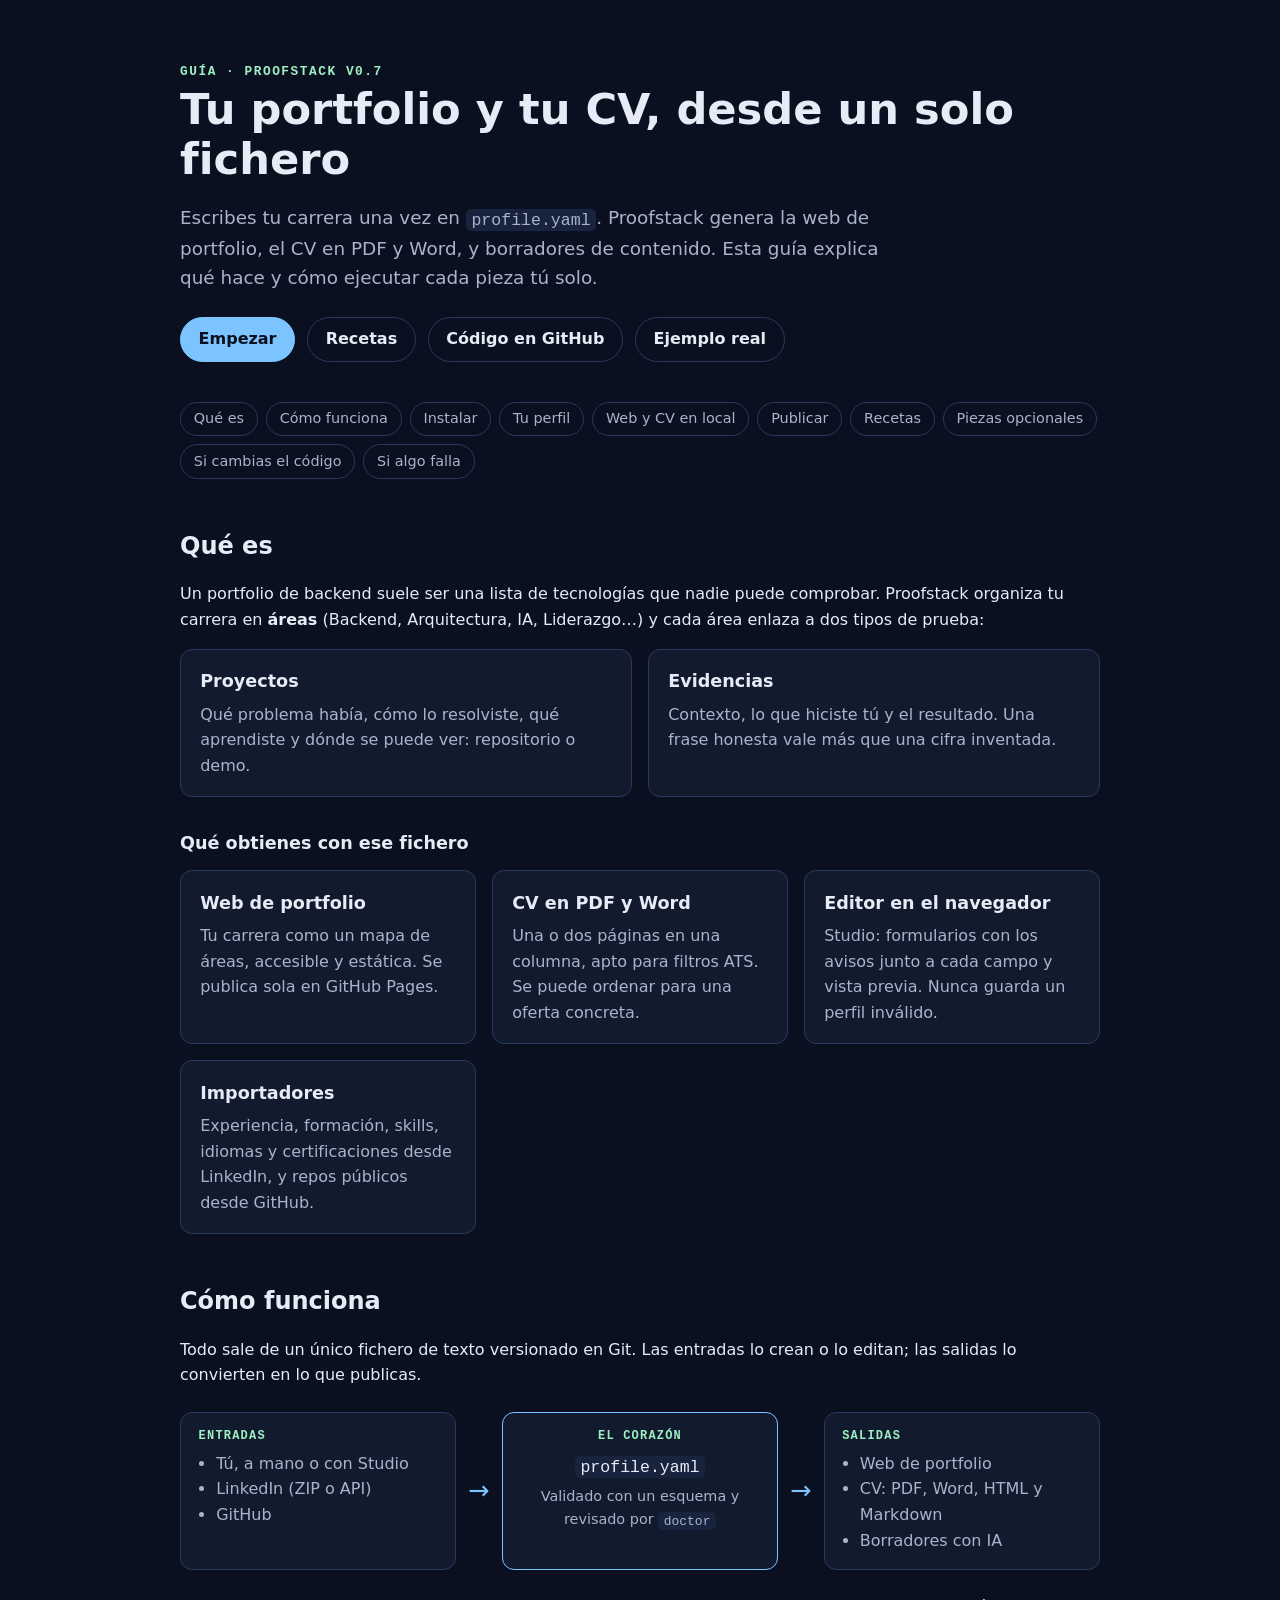
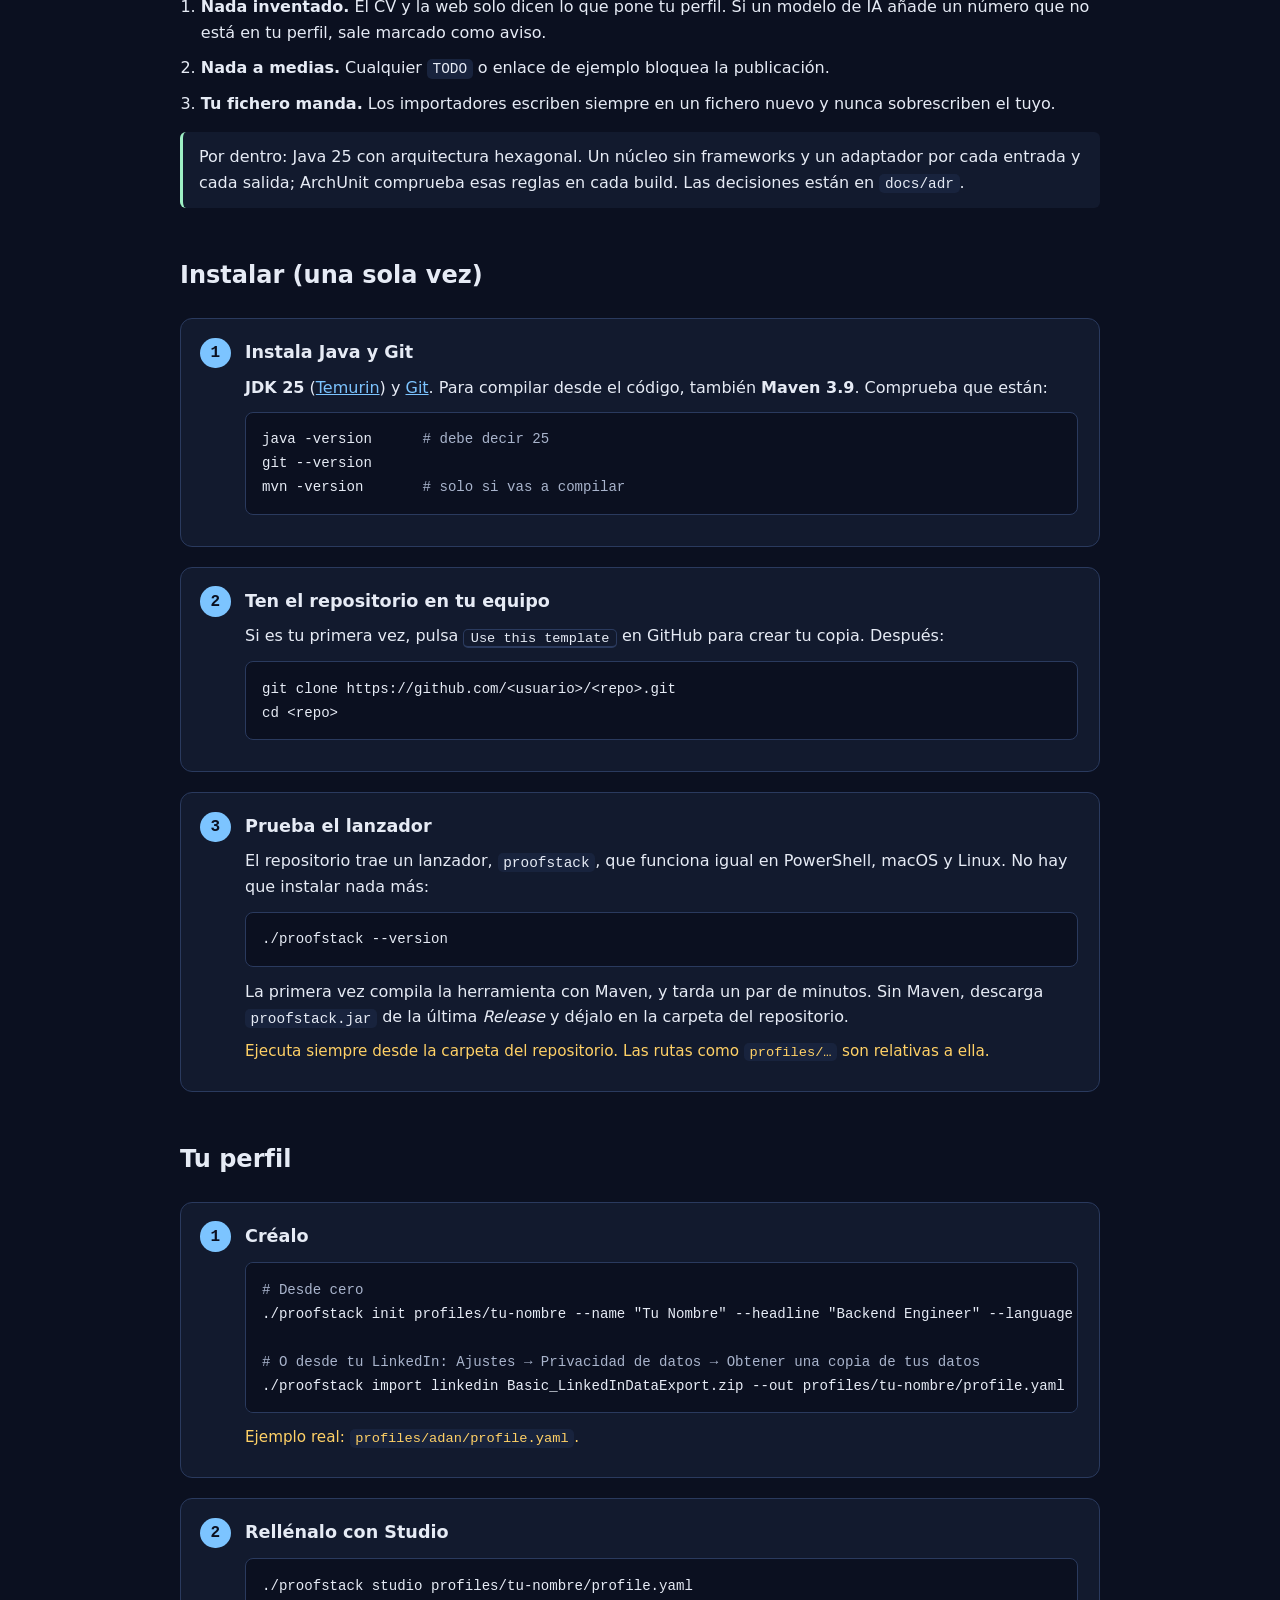
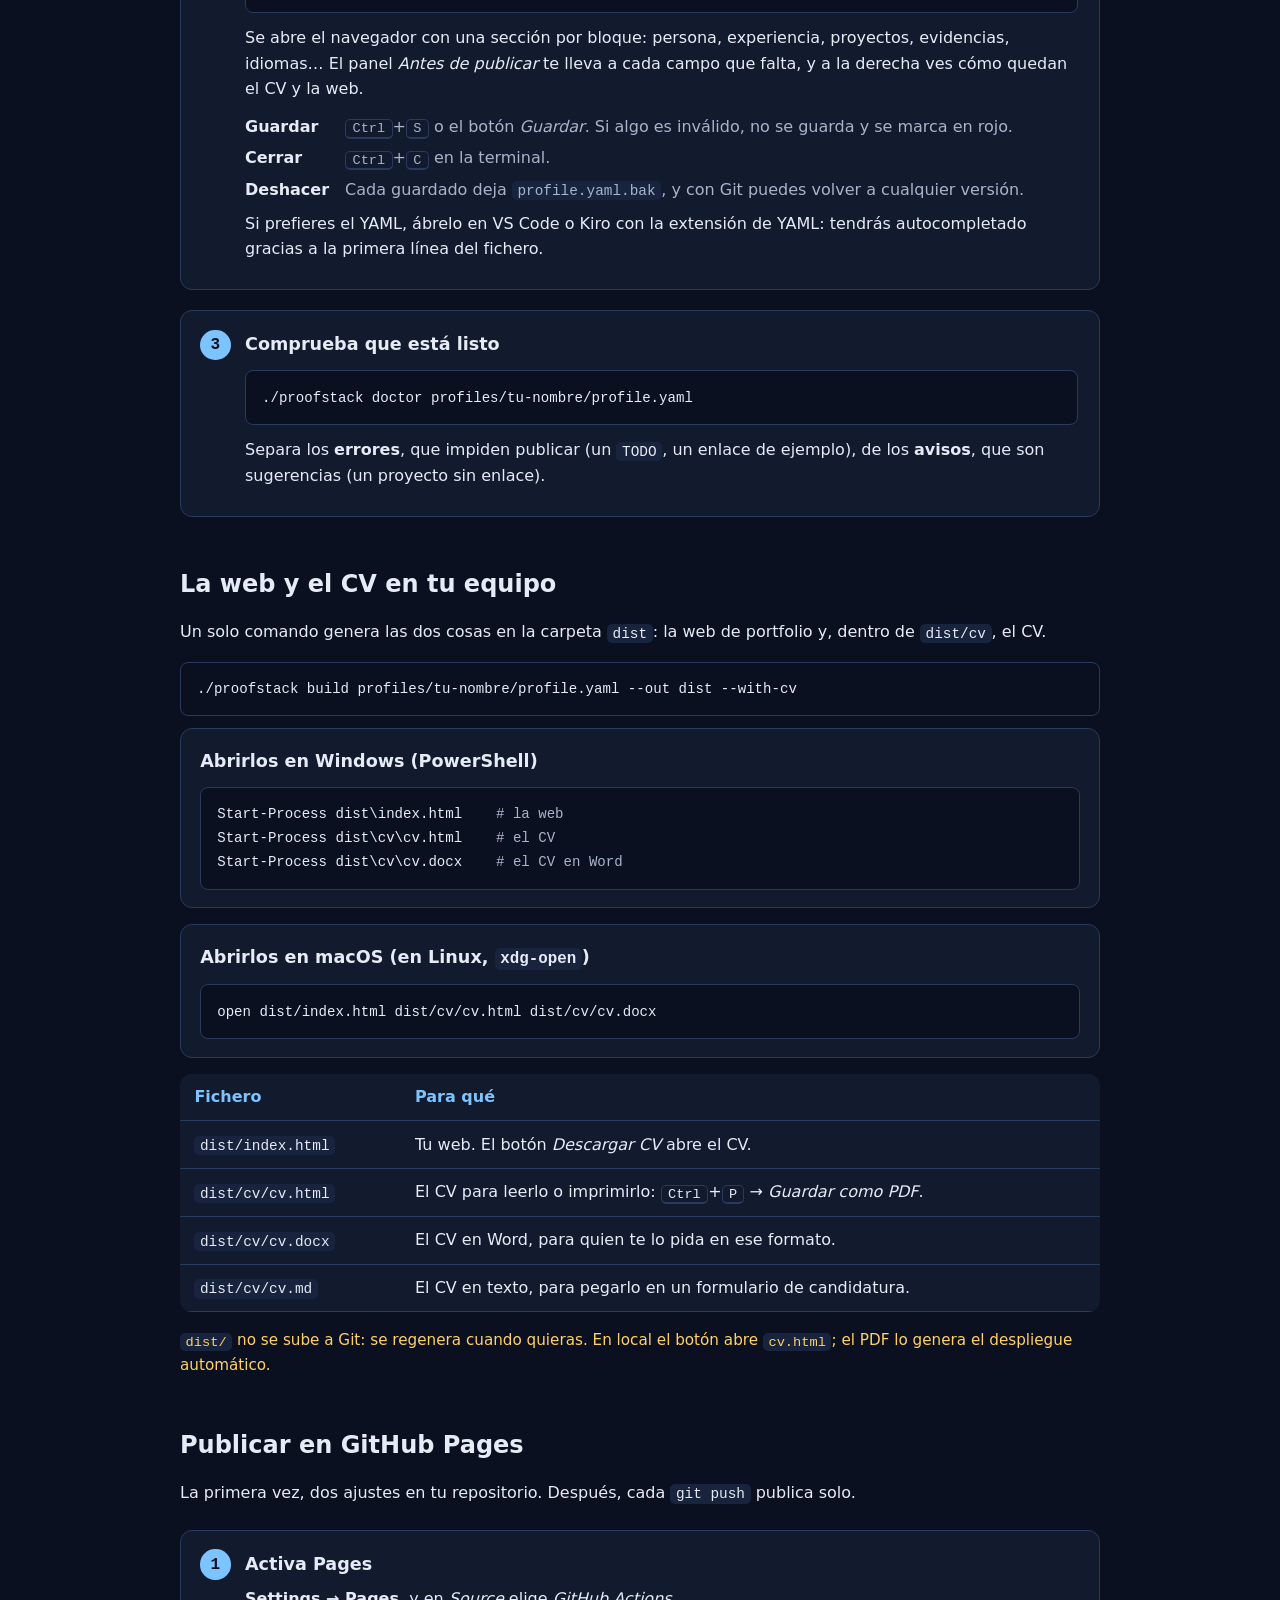
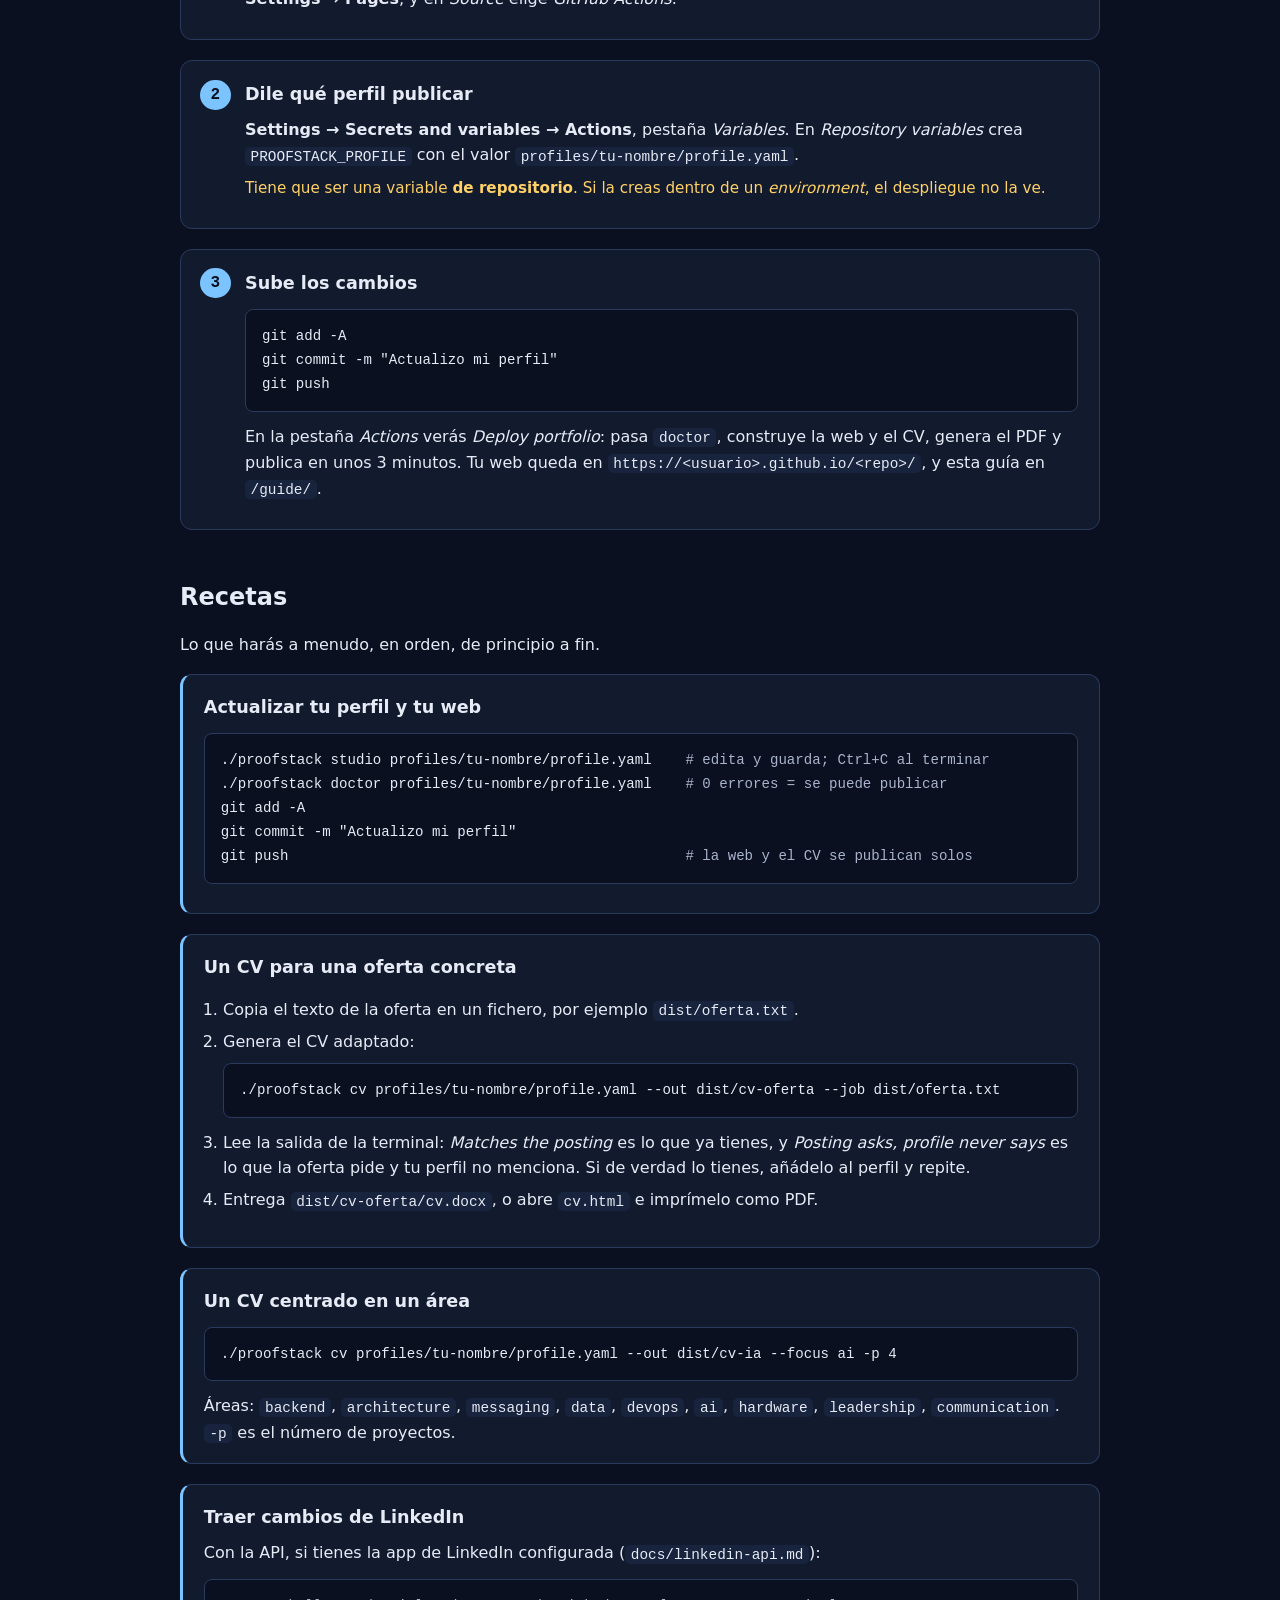
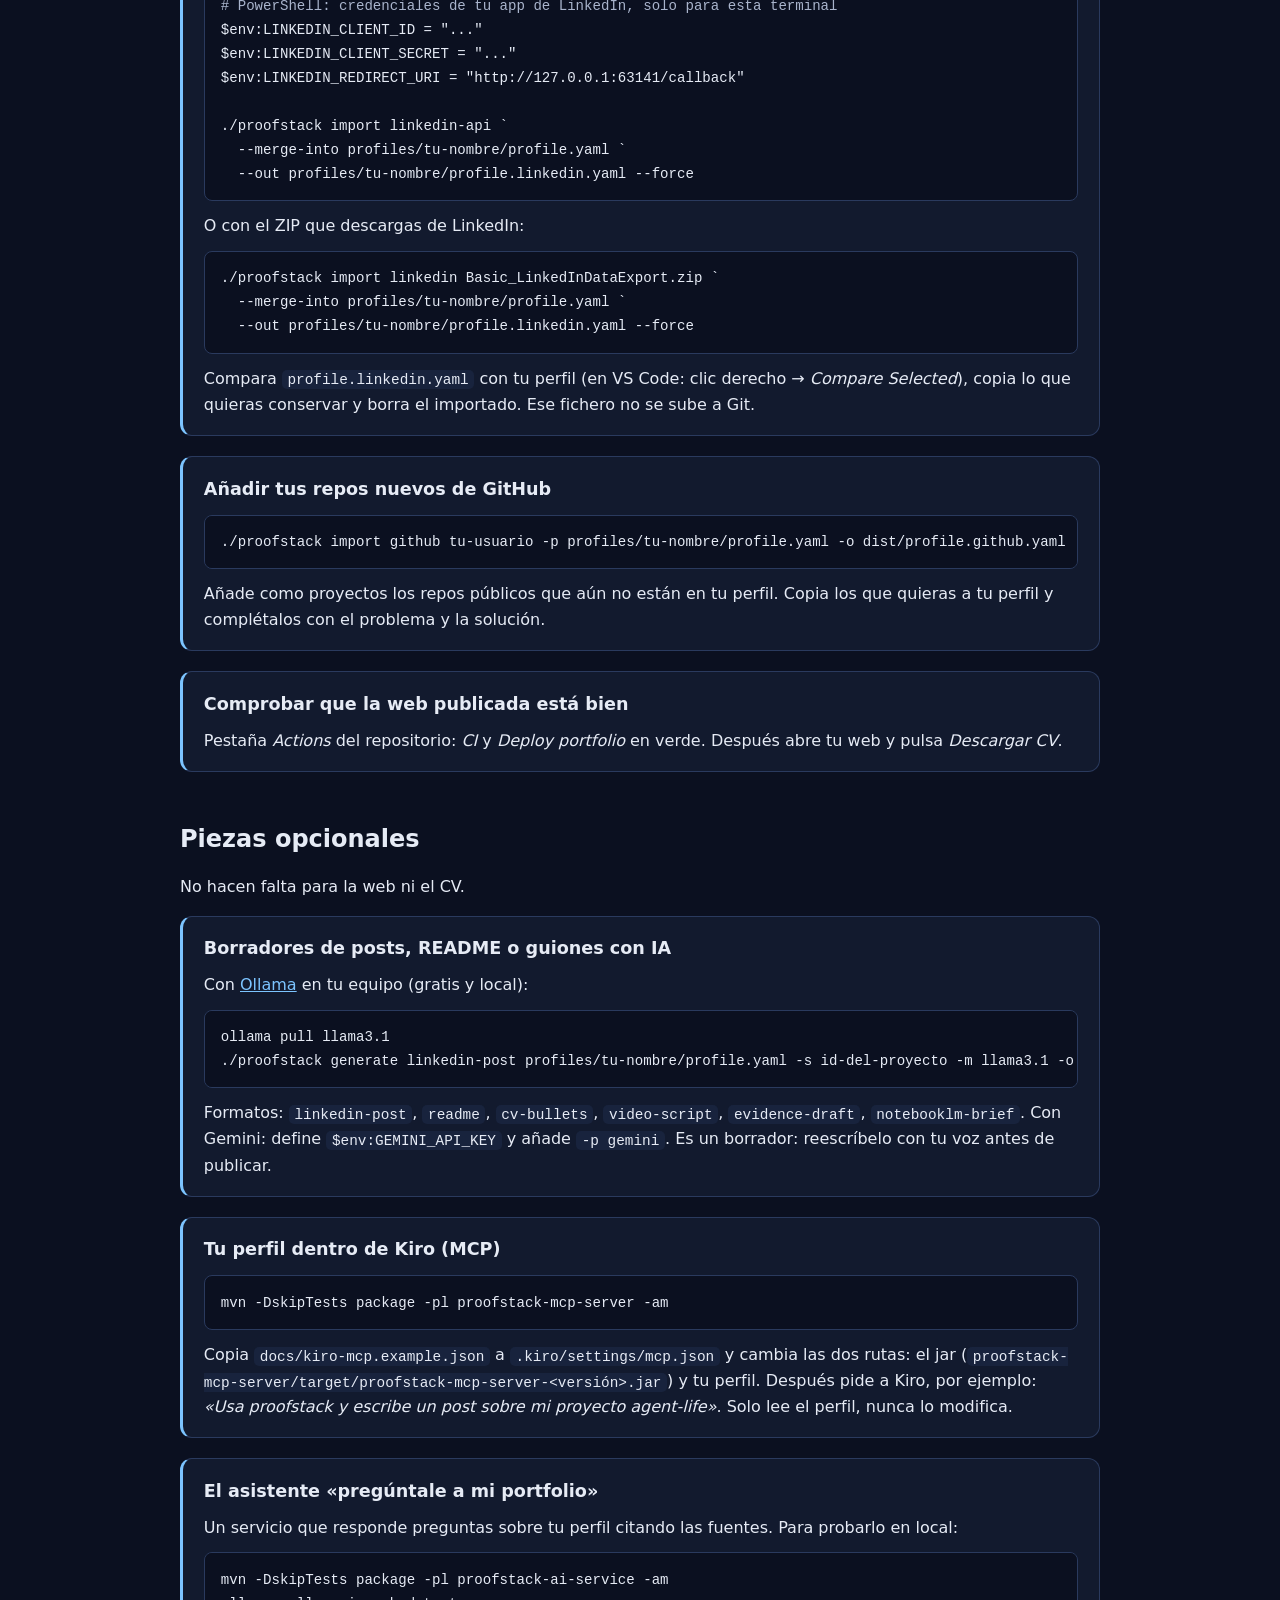
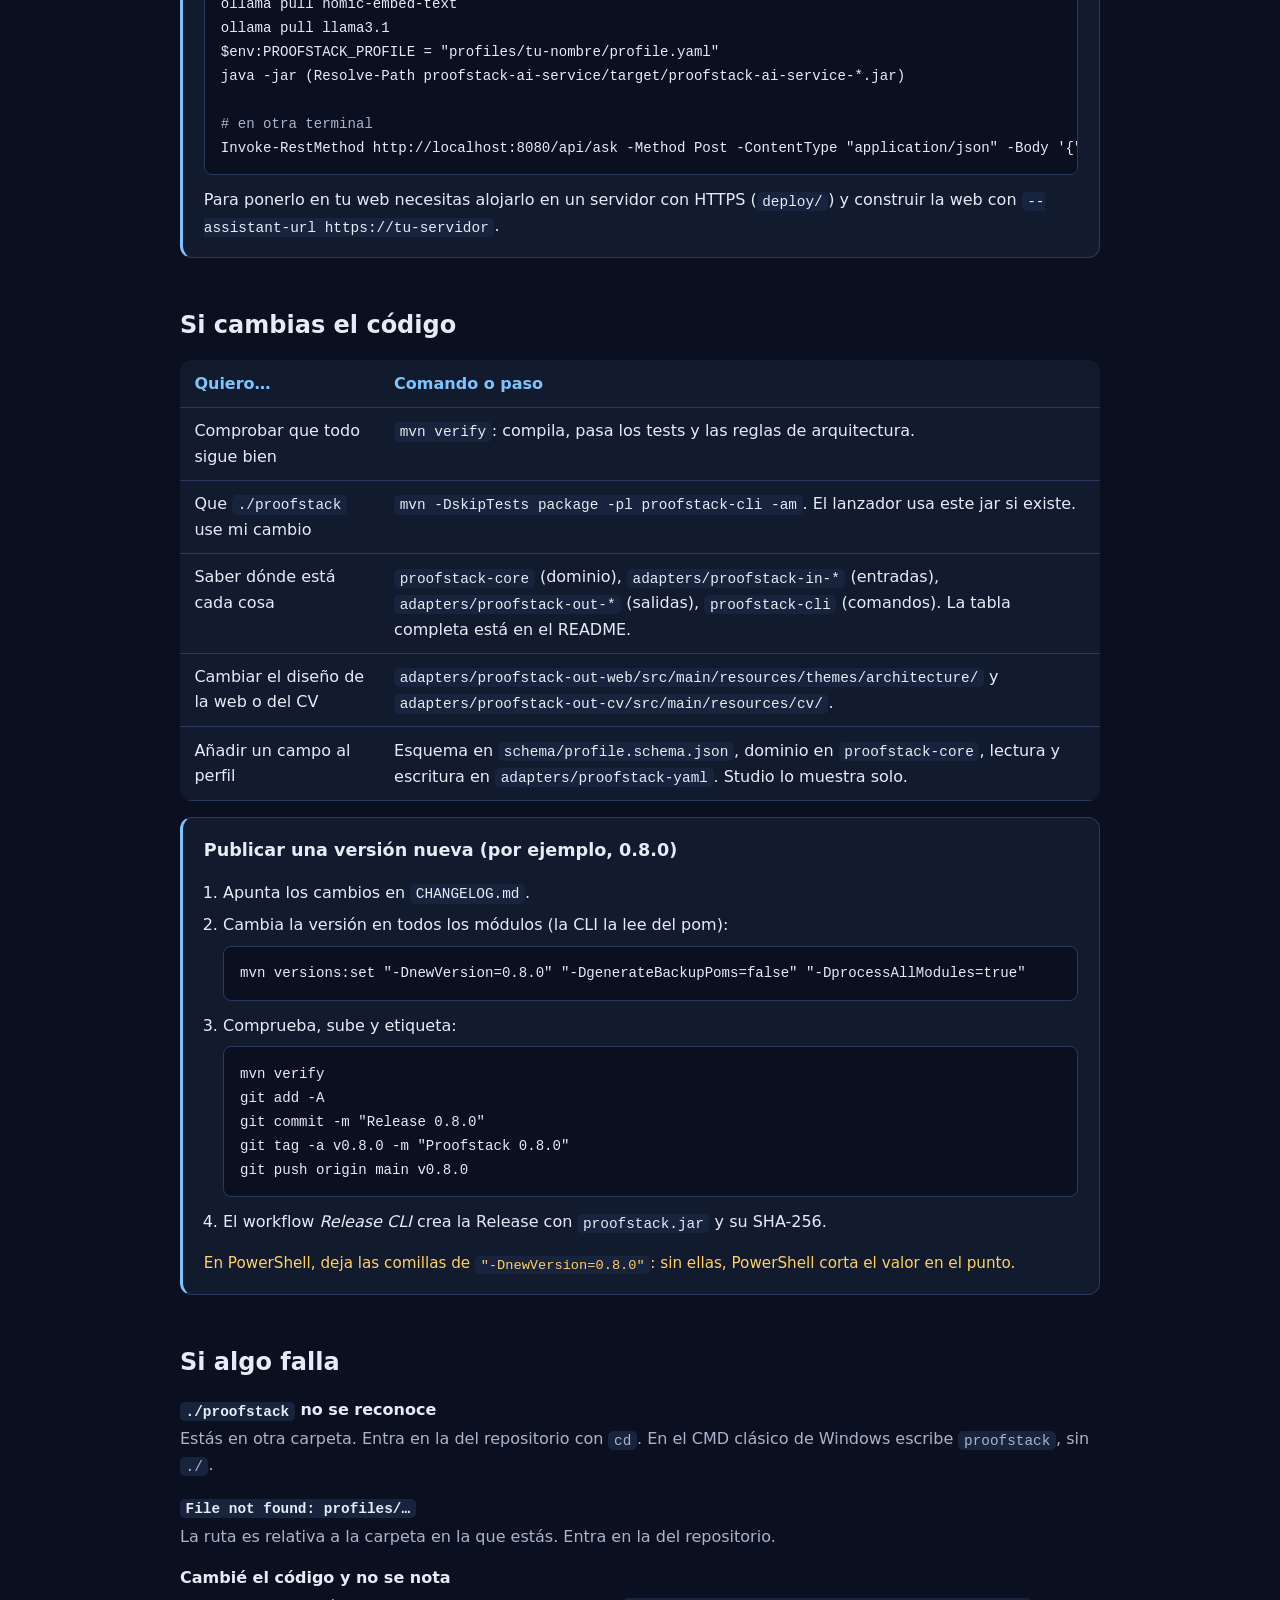
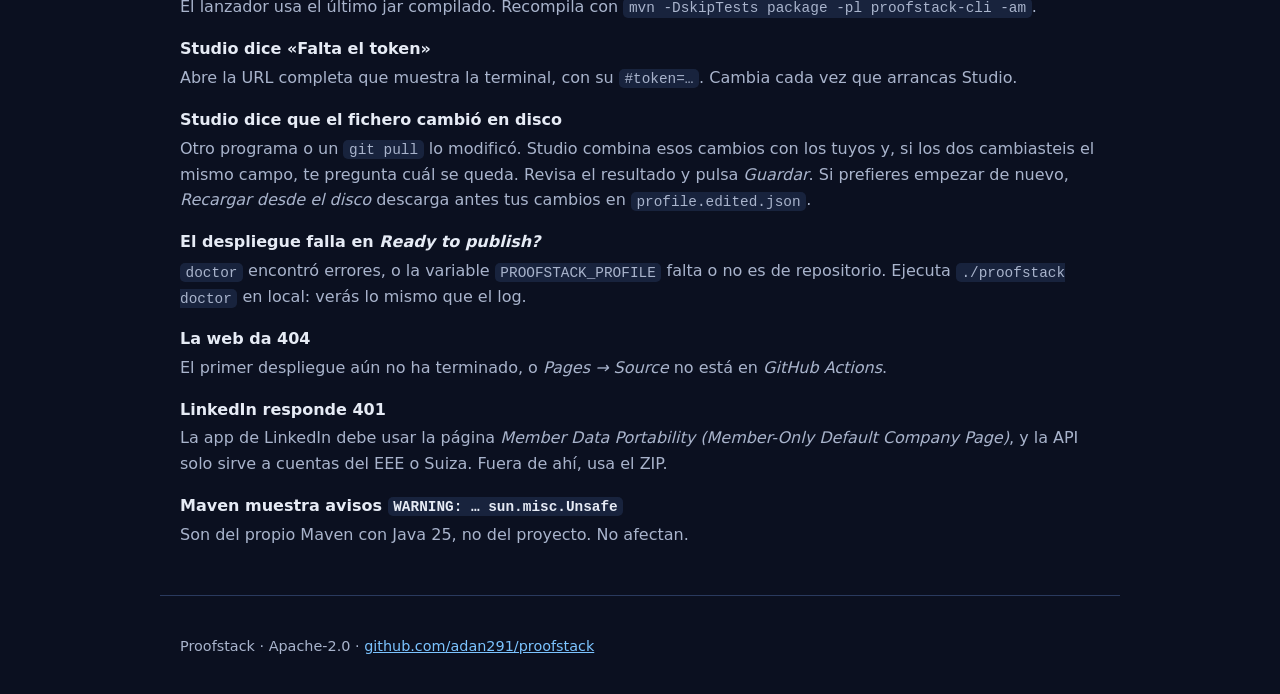
==== commit a728230f: "Studio: a save that finds the file changed on disk merges instead of losing work On a 409 the editor" ====
--- a/docs/guide/index.html
+++ b/docs/guide/index.html
@@ -360,7 +360,7 @@
       <dt>Studio dice «Falta el token»</dt>
       <dd>Abre la URL completa que muestra la terminal, con su <code>#token=…</code>. Cambia cada vez que arrancas Studio.</dd>
       <dt>Studio dice que el fichero cambió en disco</dt>
-      <dd>Otro programa o un <code>git pull</code> lo modificó. Pulsa <em>Recargar desde el disco</em>; tus cambios sin guardar se pierden, así que cópialos antes si los necesitas.</dd>
+      <dd>Otro programa o un <code>git pull</code> lo modificó. Studio combina esos cambios con los tuyos y, si los dos cambiasteis el mismo campo, te pregunta cuál se queda. Revisa el resultado y pulsa <em>Guardar</em>. Si prefieres empezar de nuevo, <em>Recargar desde el disco</em> descarga antes tus cambios en <code>profile.edited.json</code>.</dd>
       <dt>El despliegue falla en <em>Ready to publish?</em></dt>
       <dd><code>doctor</code> encontró errores, o la variable <code>PROOFSTACK_PROFILE</code> falta o no es de repositorio. Ejecuta <code>./proofstack doctor</code> en local: verás lo mismo que el log.</dd>
       <dt>La web da 404</dt>
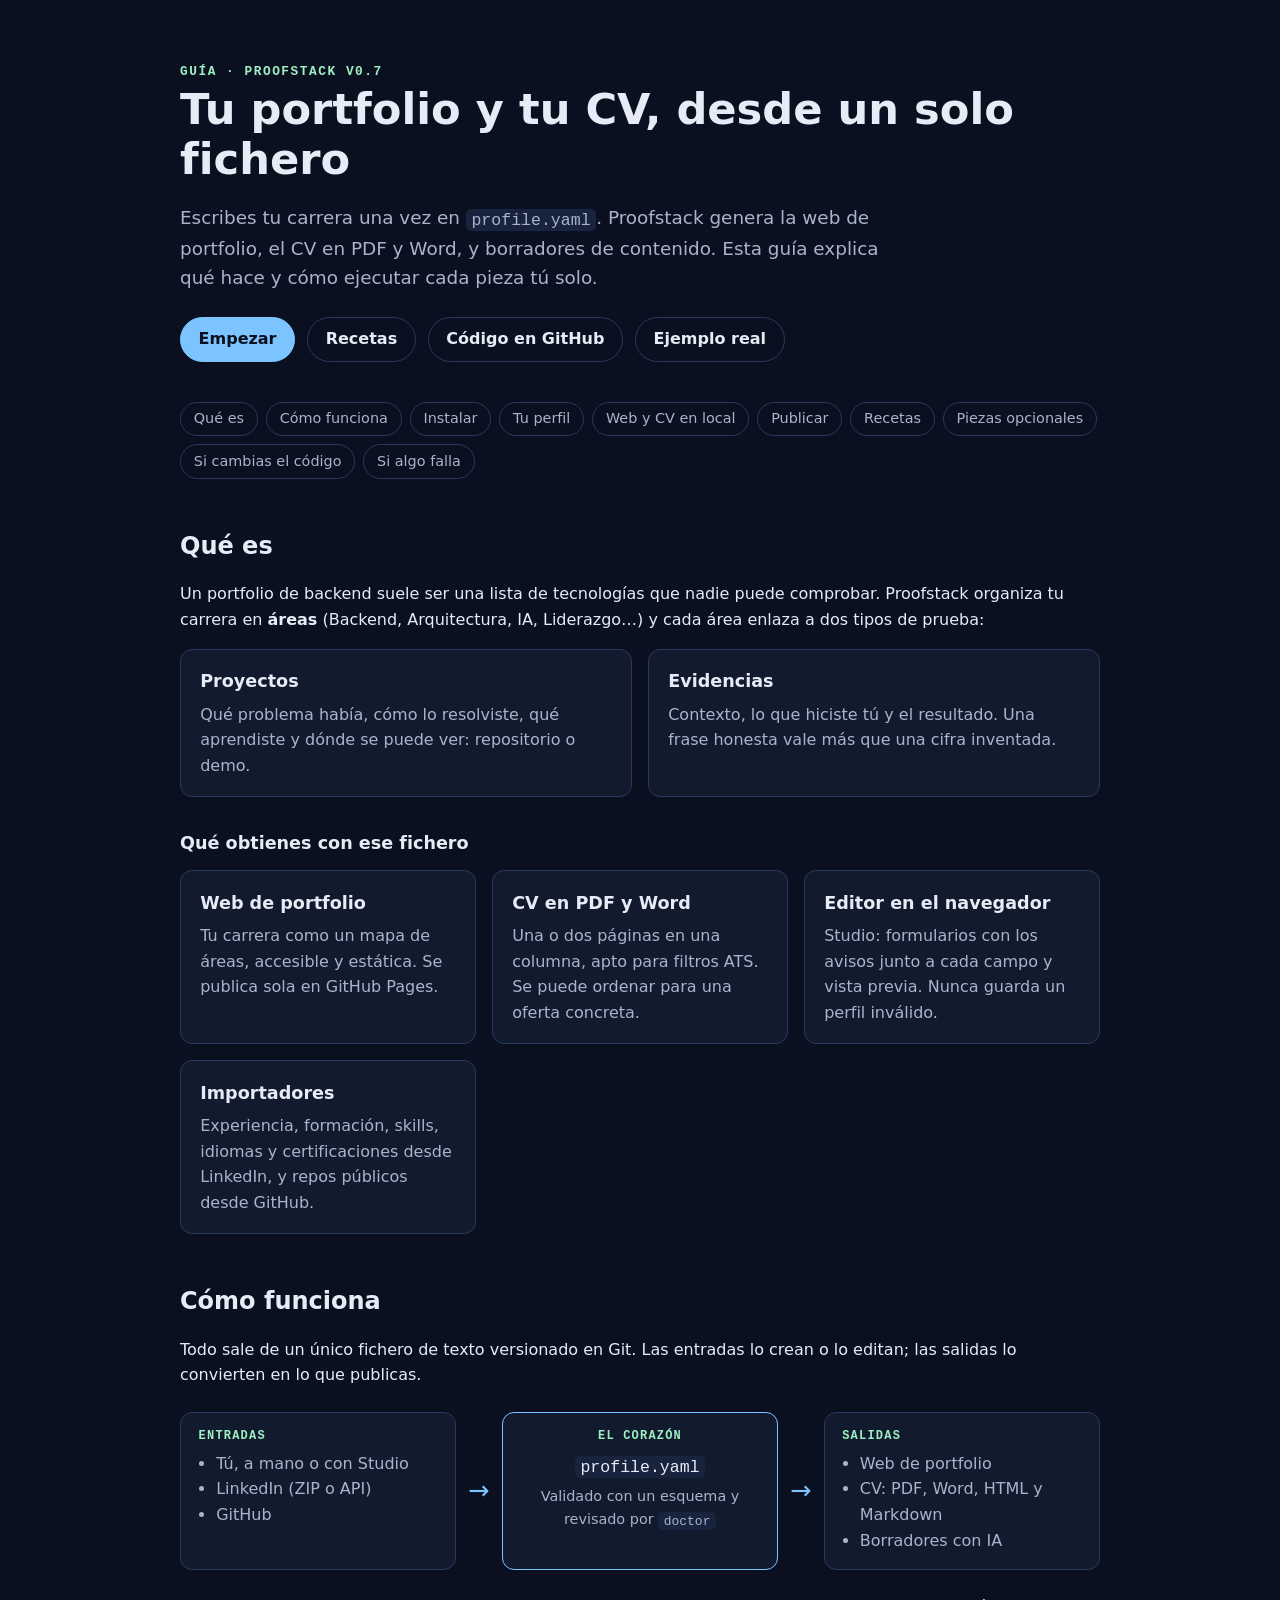
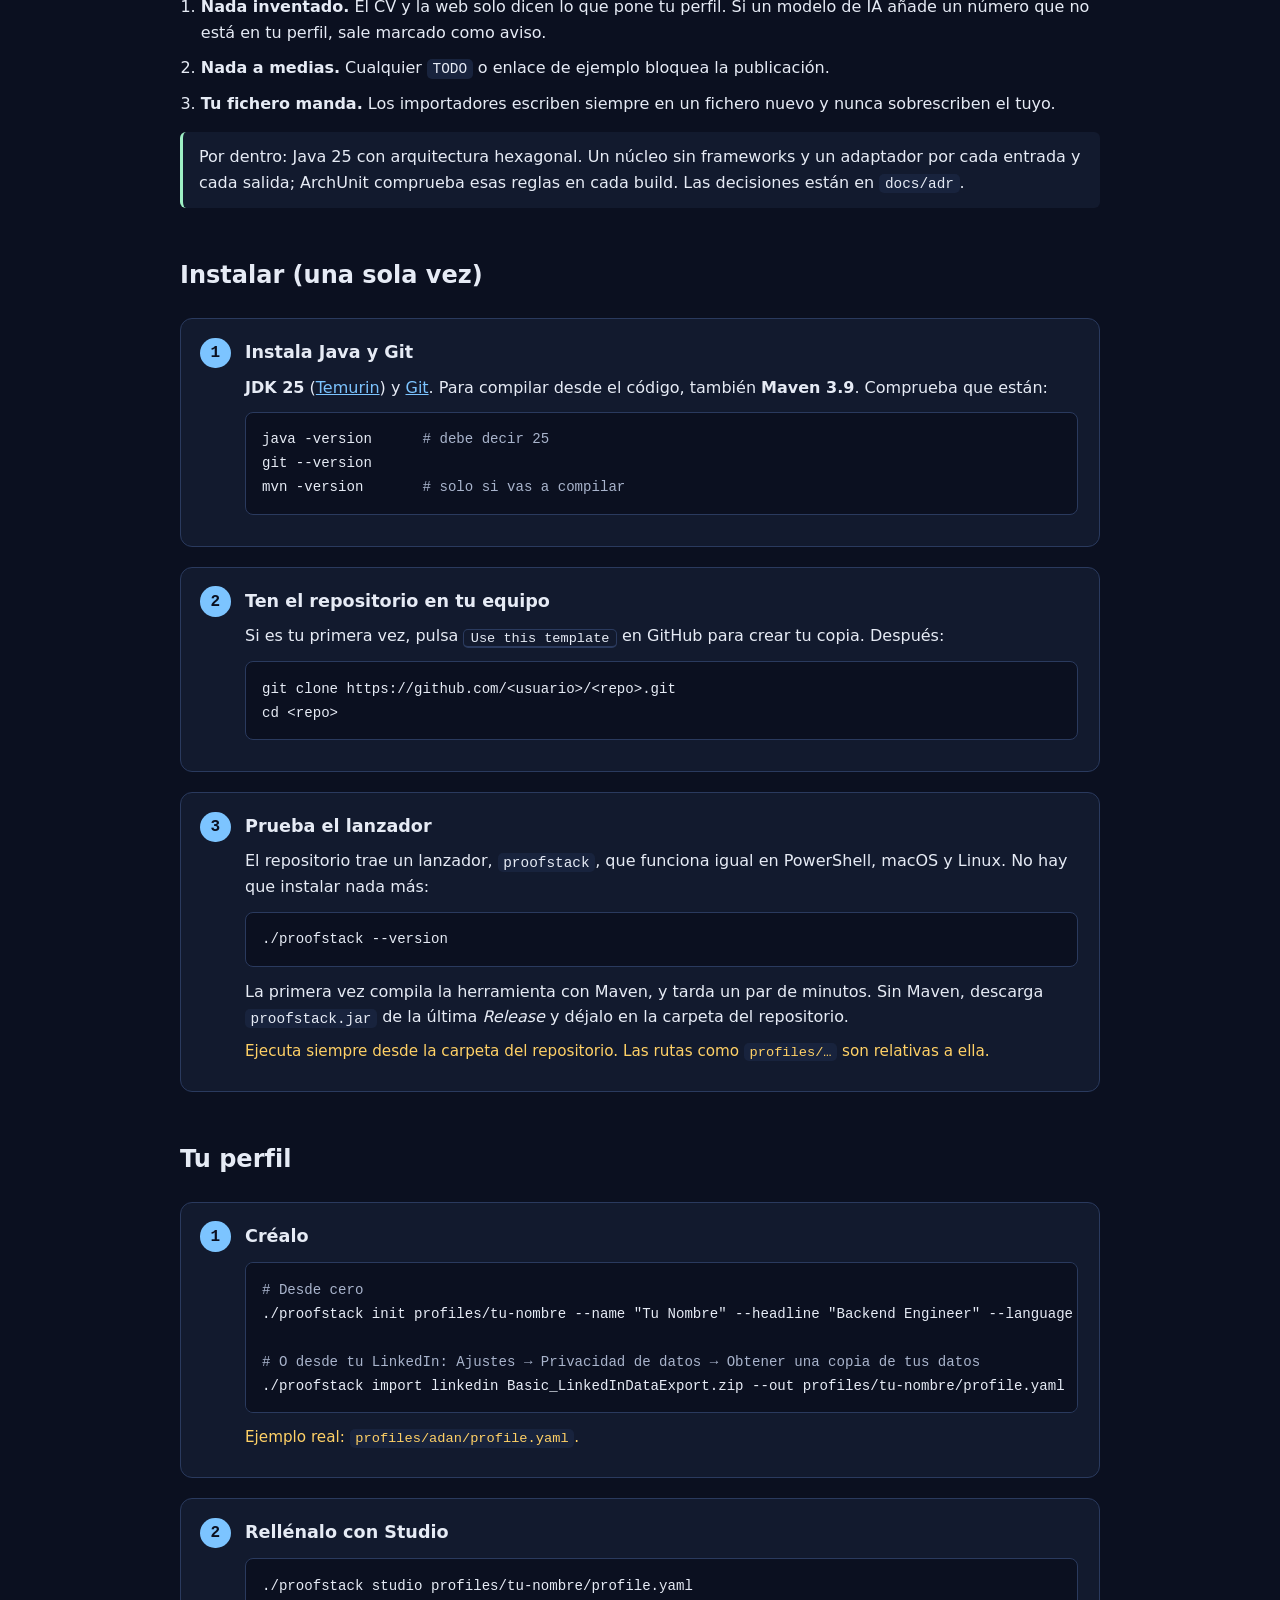
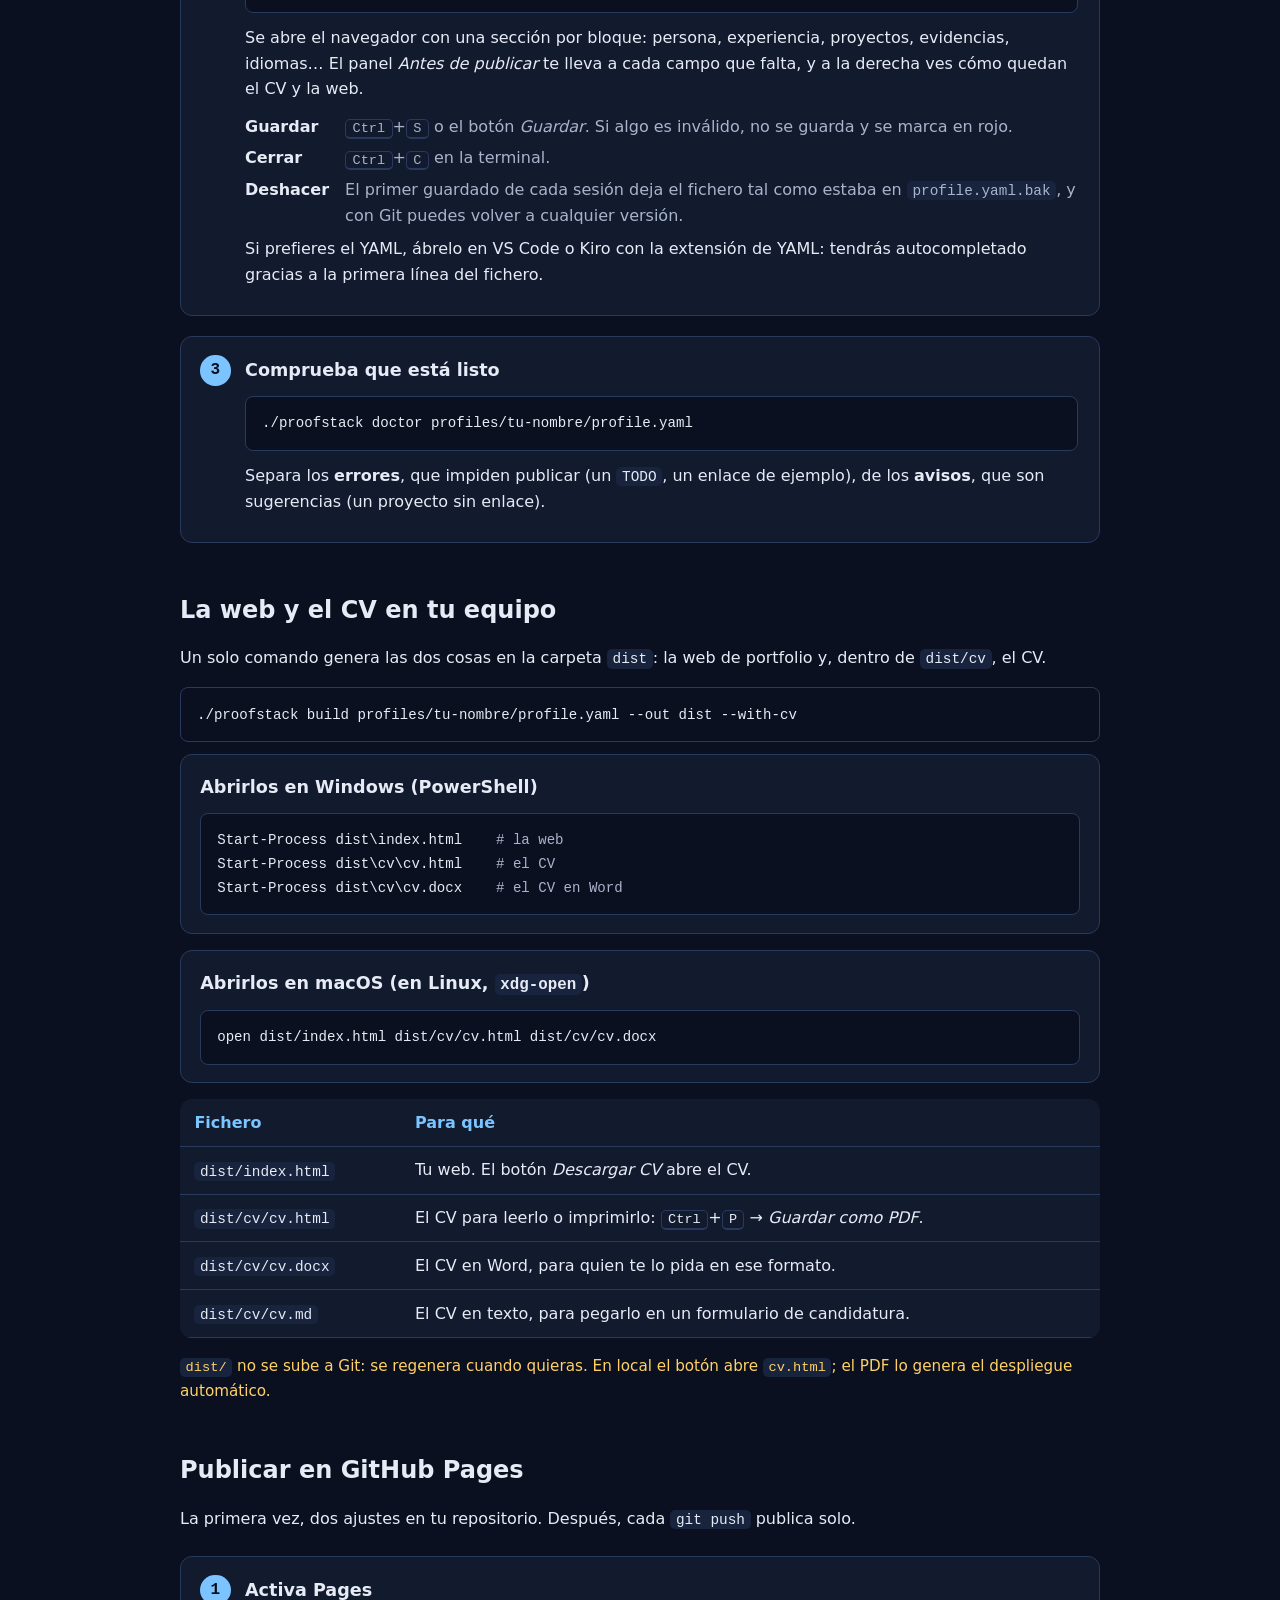
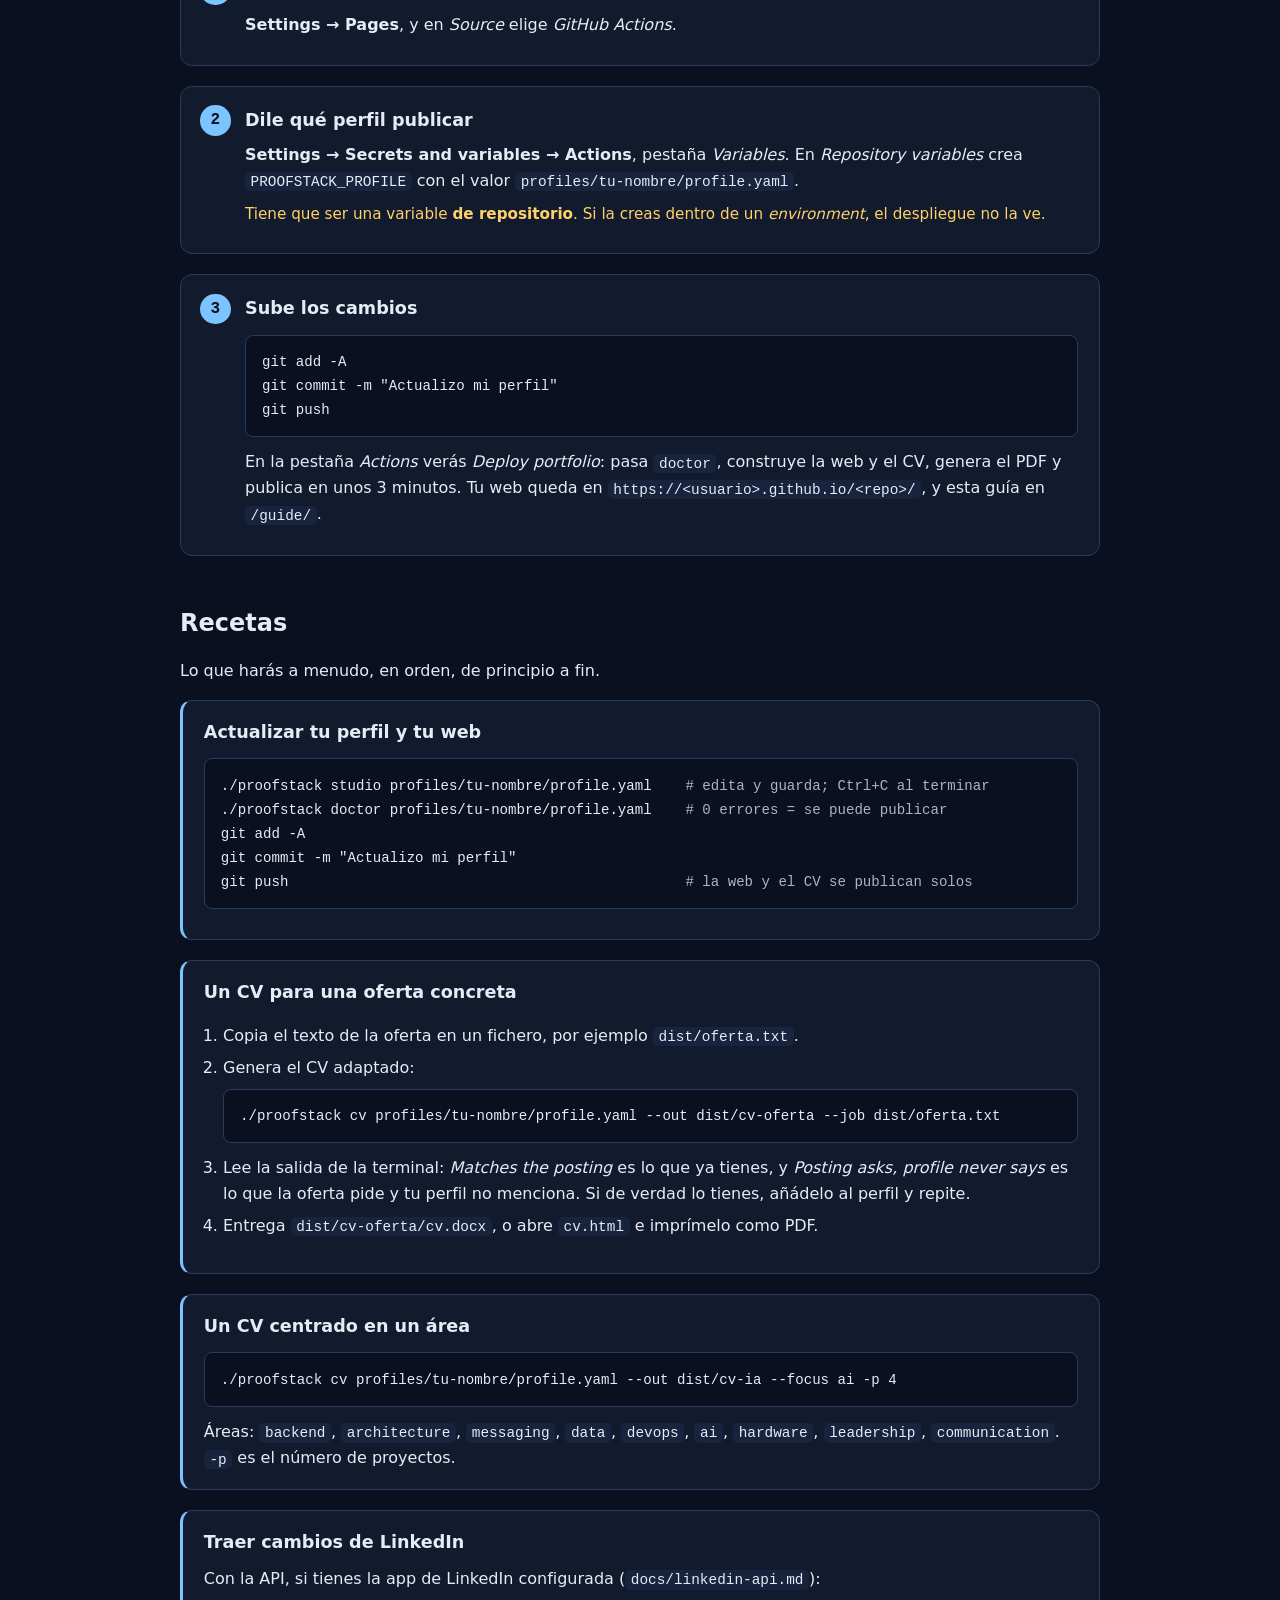
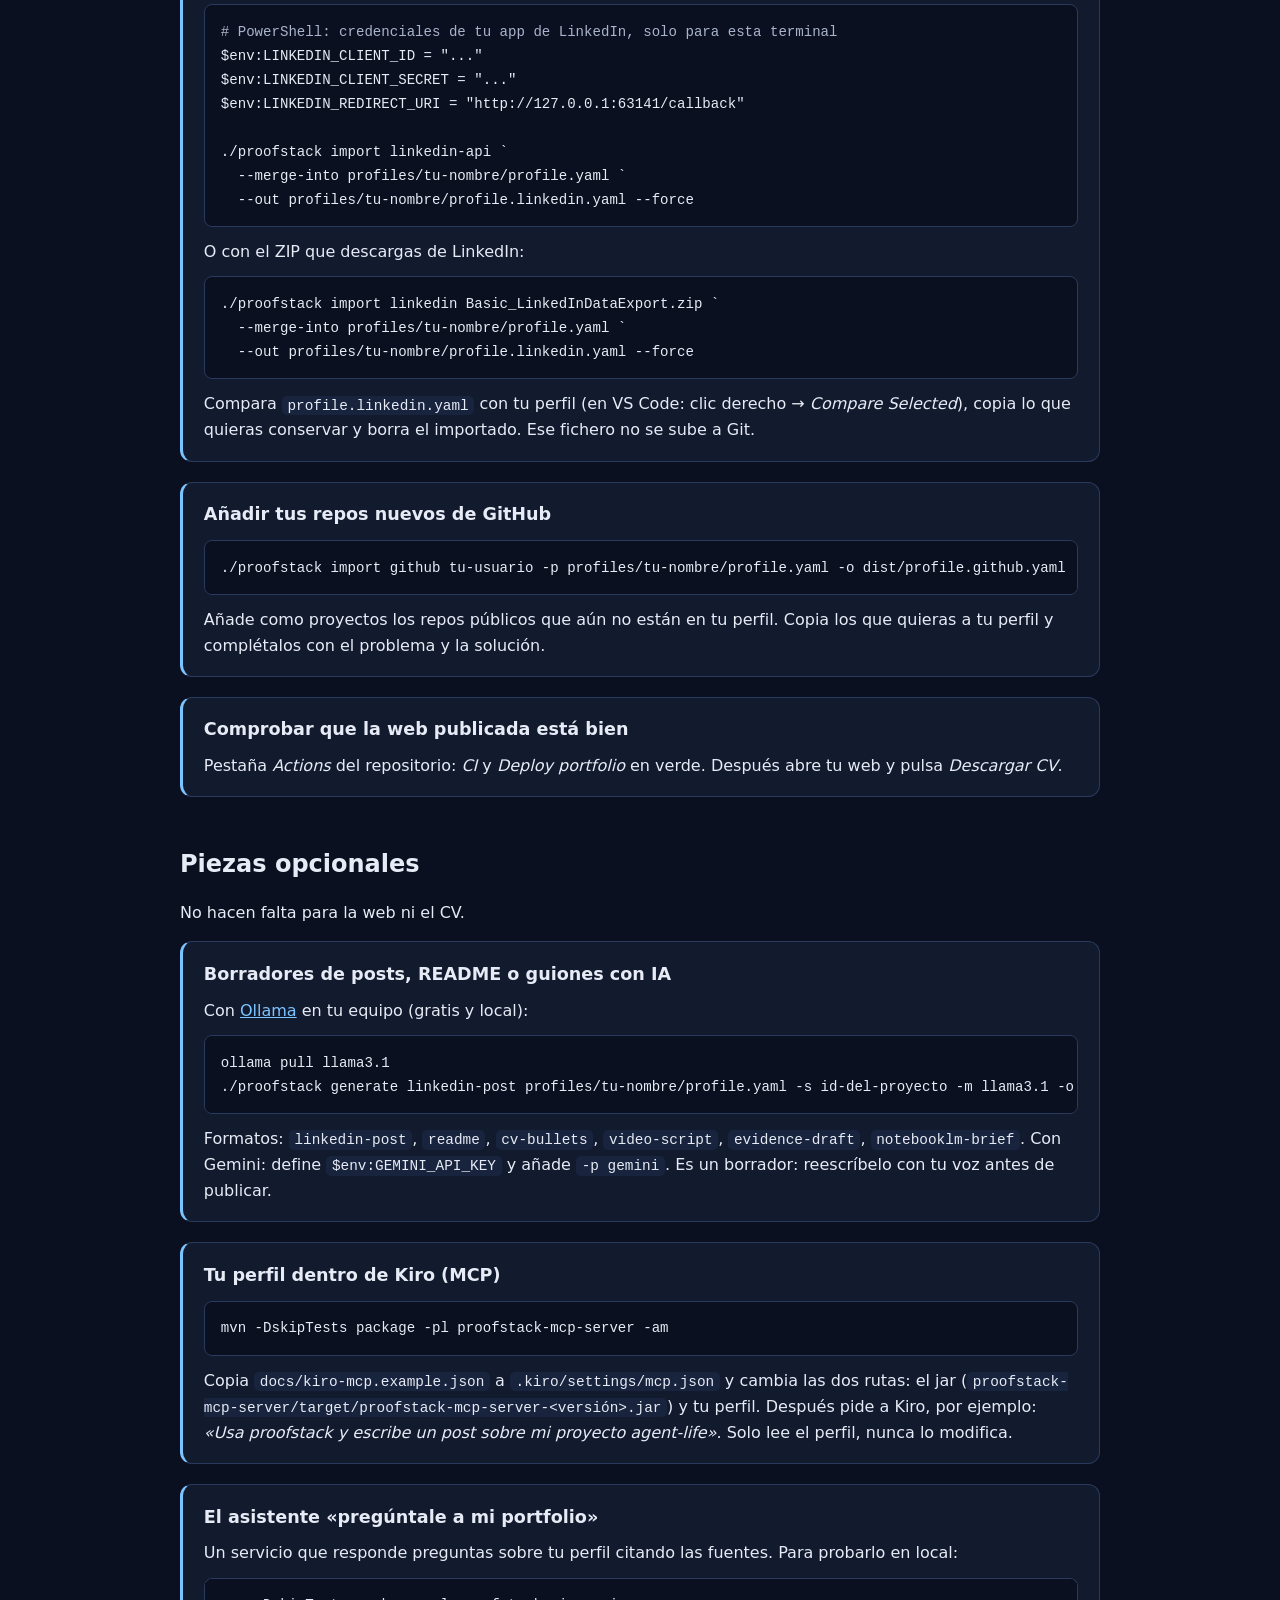
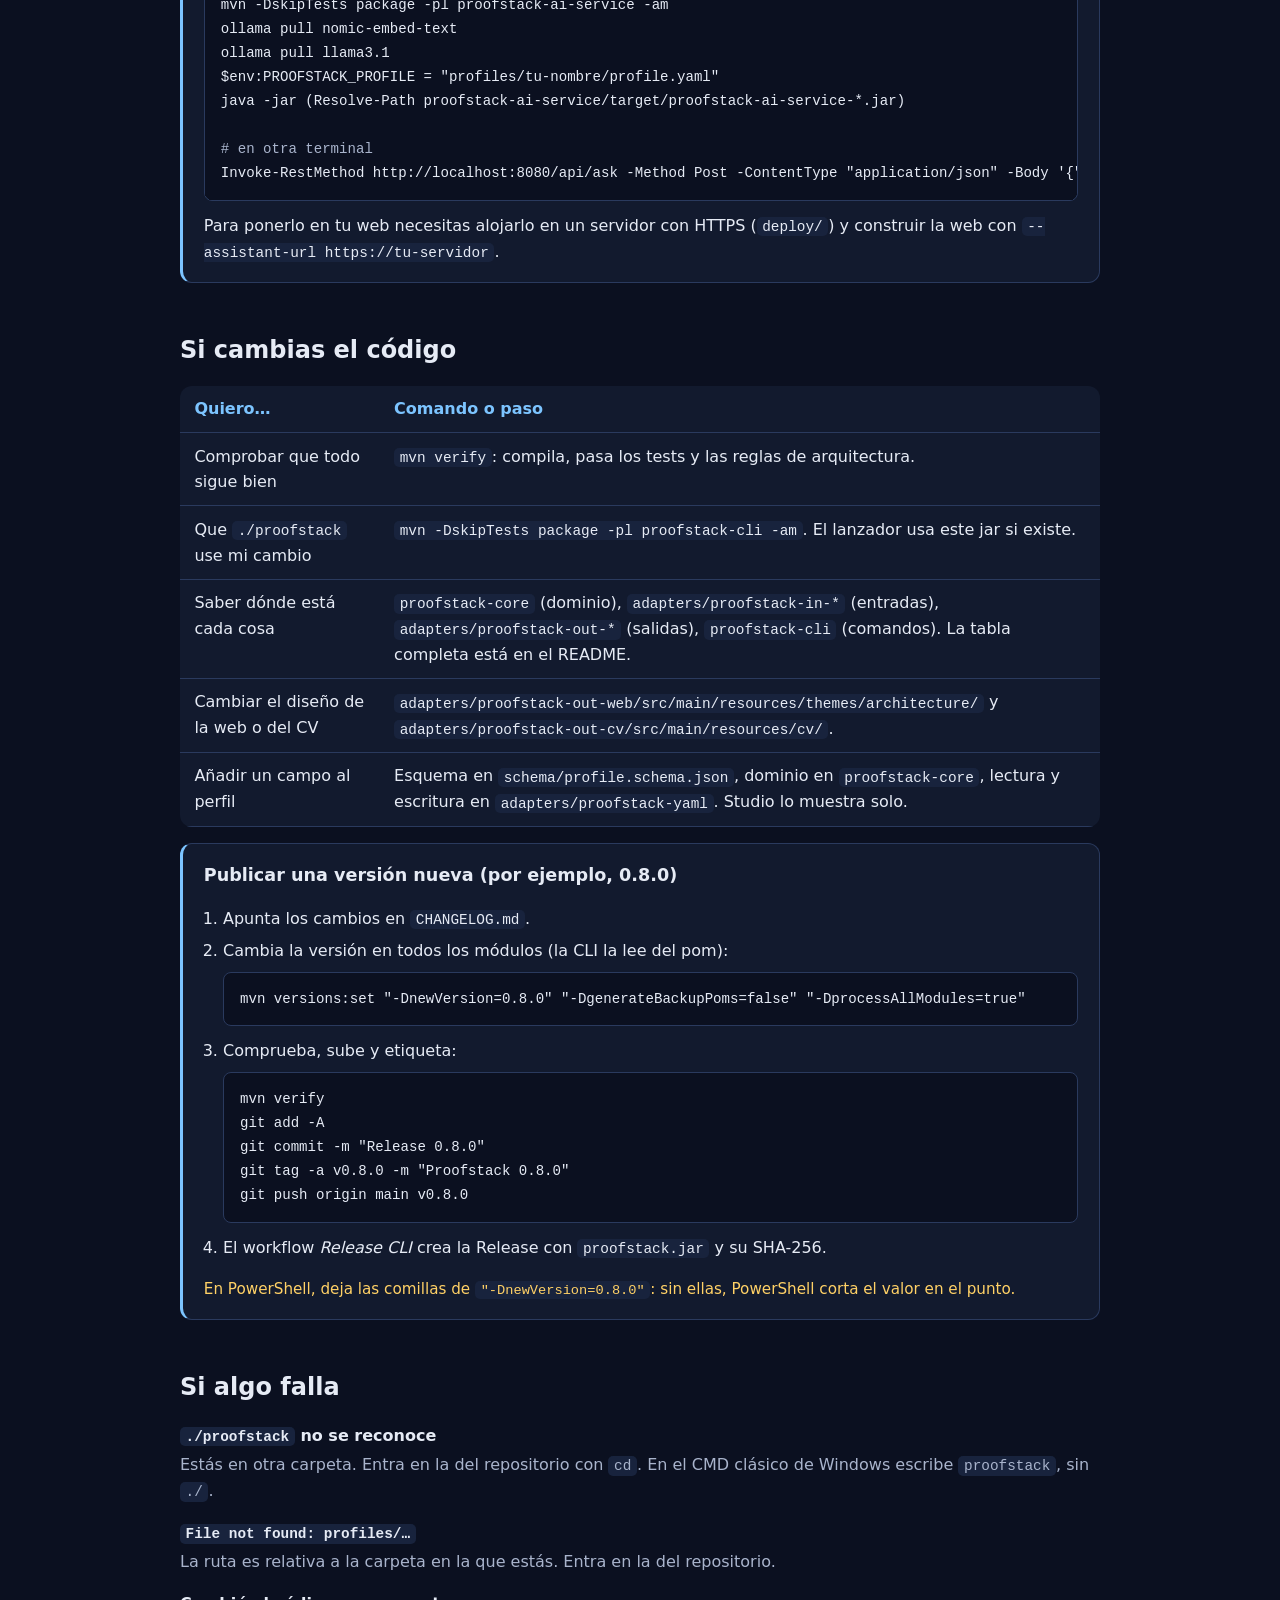
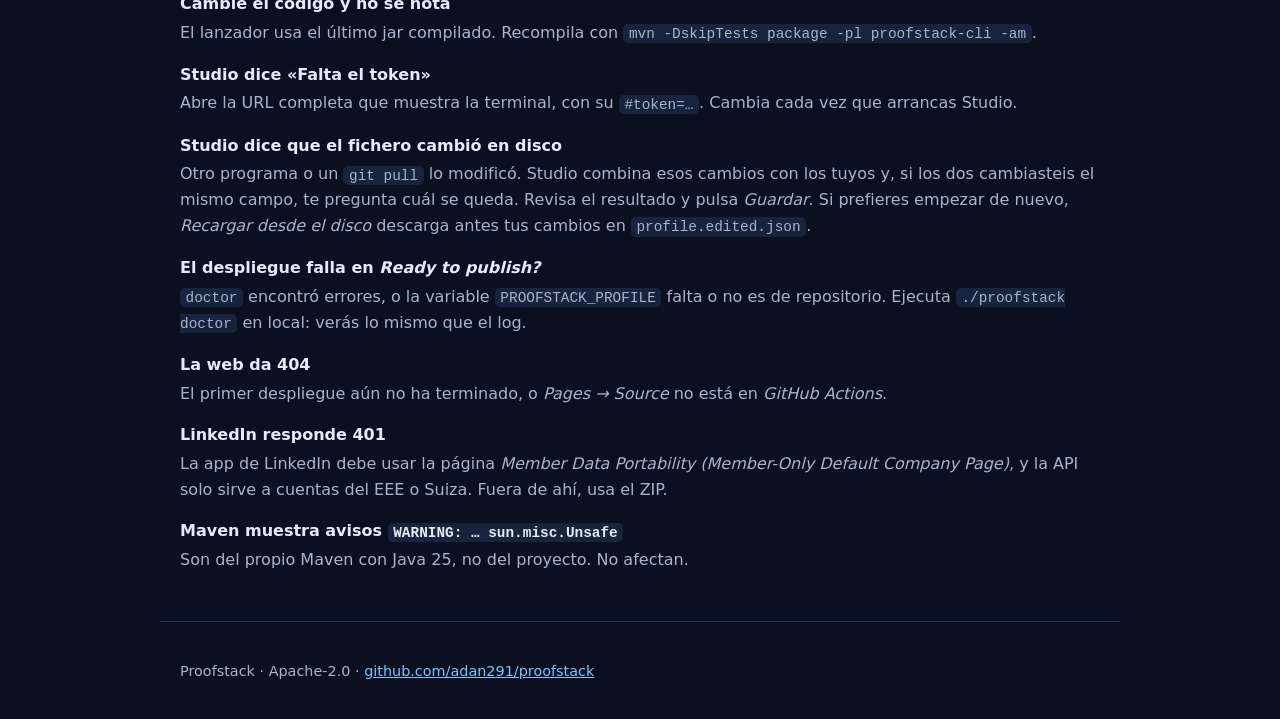
==== commit d1c3bf3b: "Studio save: the .bak keeps the hand-written file, and a BOM no longer drops the header comments Rev" ====
--- a/docs/guide/index.html
+++ b/docs/guide/index.html
@@ -157,7 +157,7 @@
         <dl class="howto">
           <dt>Guardar</dt><dd><kbd>Ctrl</kbd>+<kbd>S</kbd> o el botón <em>Guardar</em>. Si algo es inválido, no se guarda y se marca en rojo.</dd>
           <dt>Cerrar</dt><dd><kbd>Ctrl</kbd>+<kbd>C</kbd> en la terminal.</dd>
-          <dt>Deshacer</dt><dd>Cada guardado deja <code>profile.yaml.bak</code>, y con Git puedes volver a cualquier versión.</dd>
+          <dt>Deshacer</dt><dd>El primer guardado de cada sesión deja el fichero tal como estaba en <code>profile.yaml.bak</code>, y con Git puedes volver a cualquier versión.</dd>
         </dl>
         <p>Si prefieres el YAML, ábrelo en VS Code o Kiro con la extensión de YAML: tendrás autocompletado gracias a la primera línea del fichero.</p>
       </li>
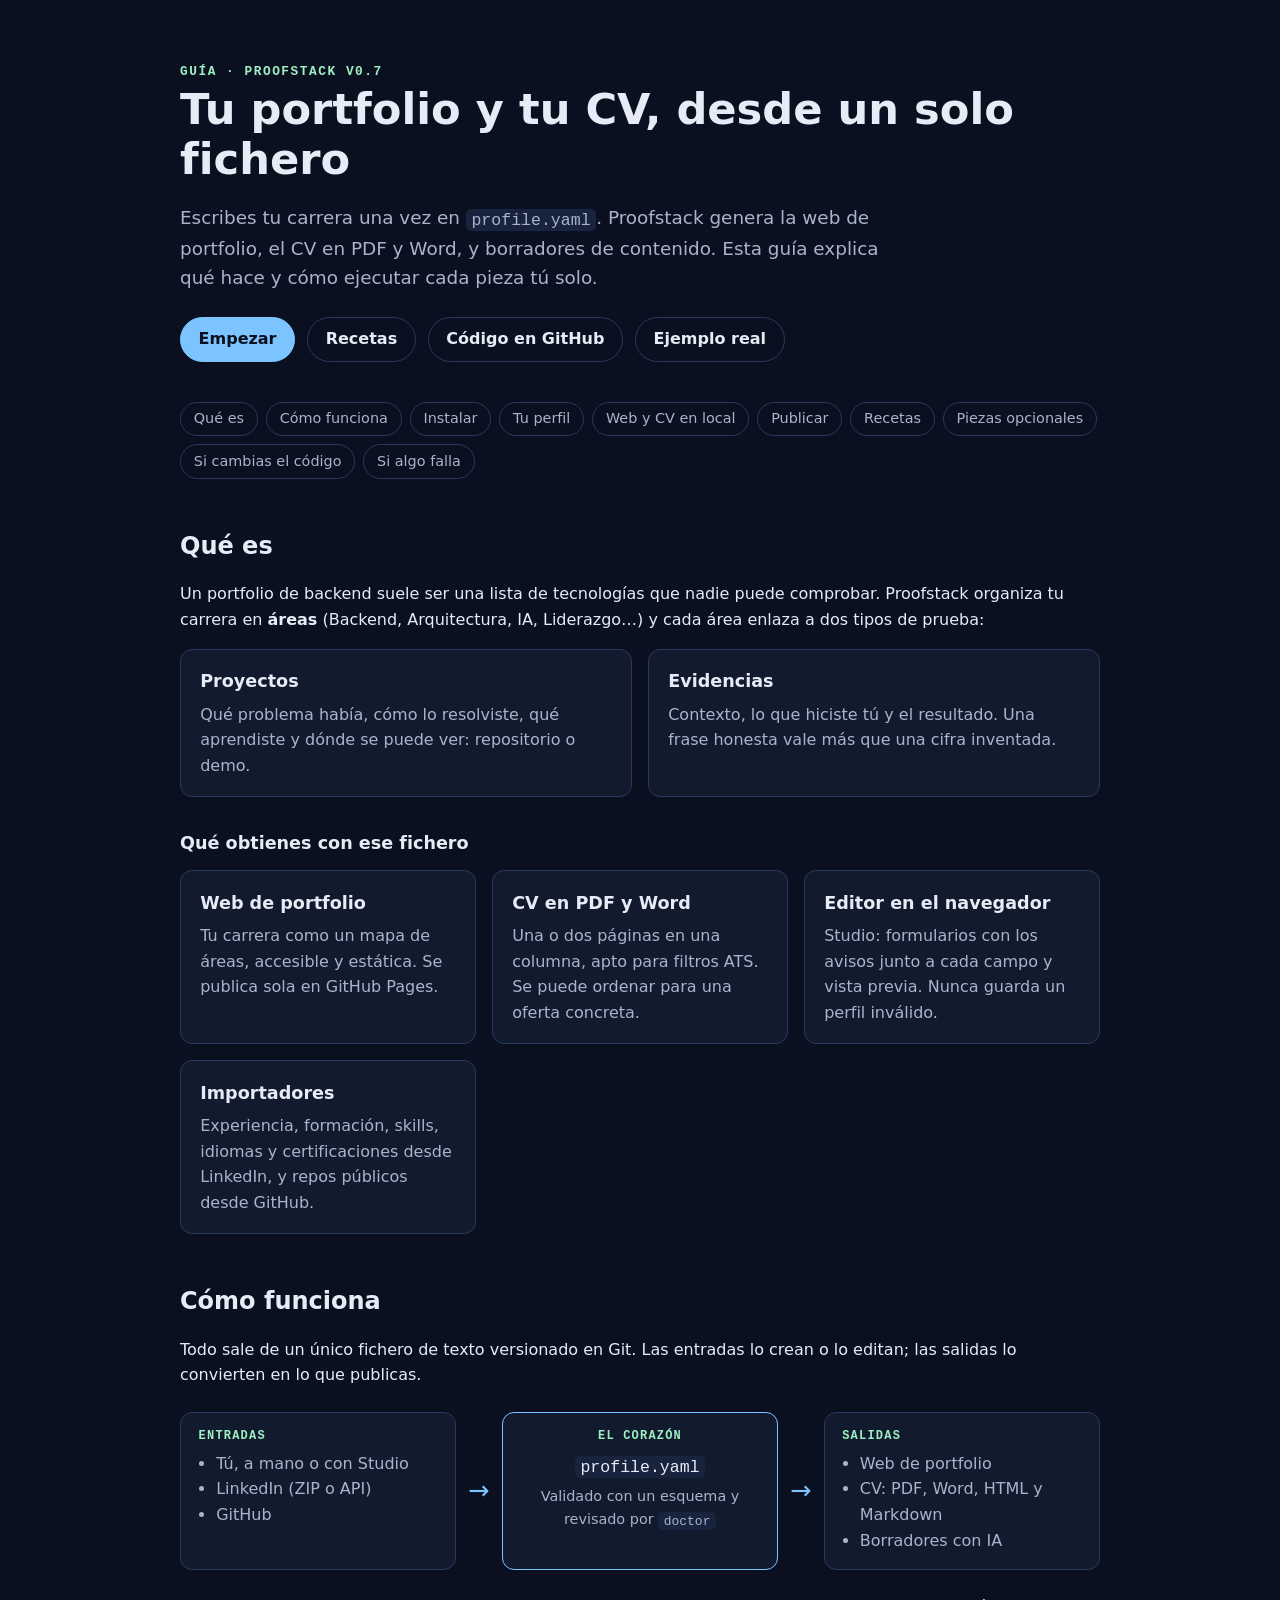
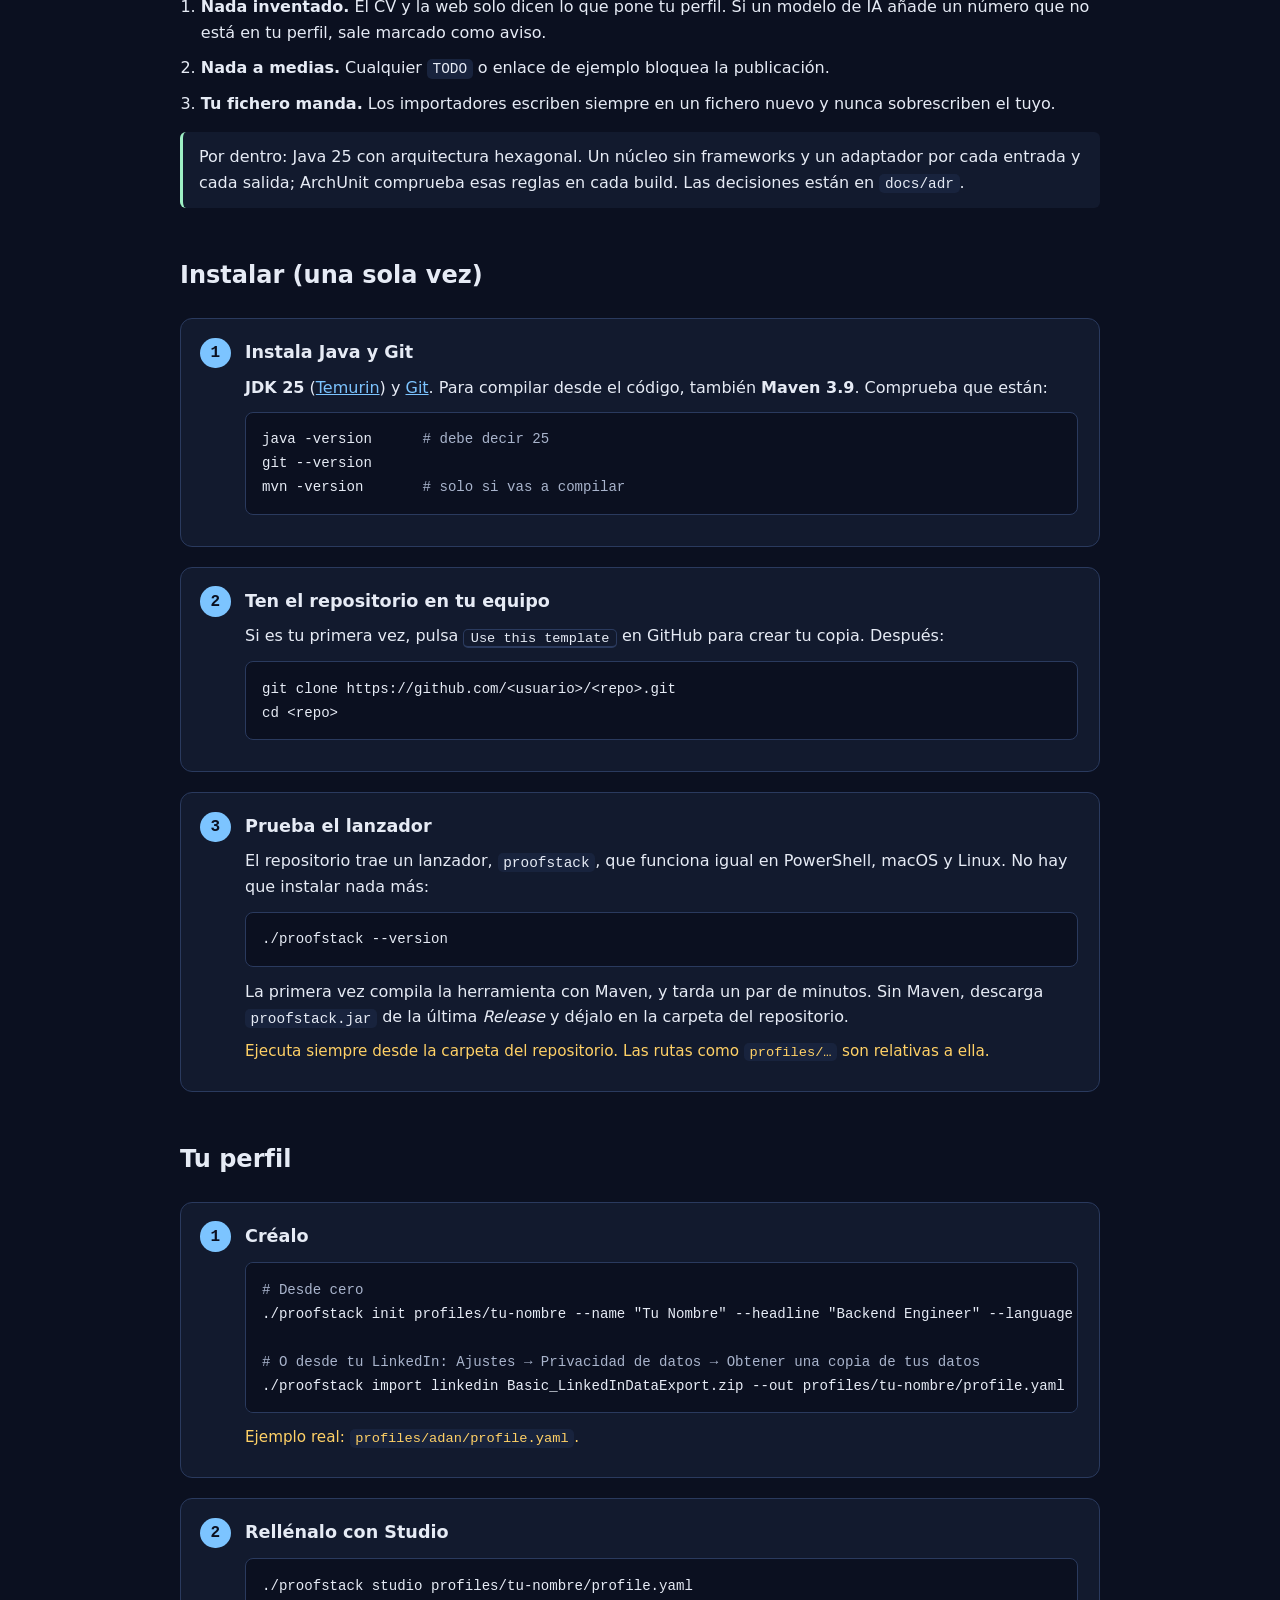
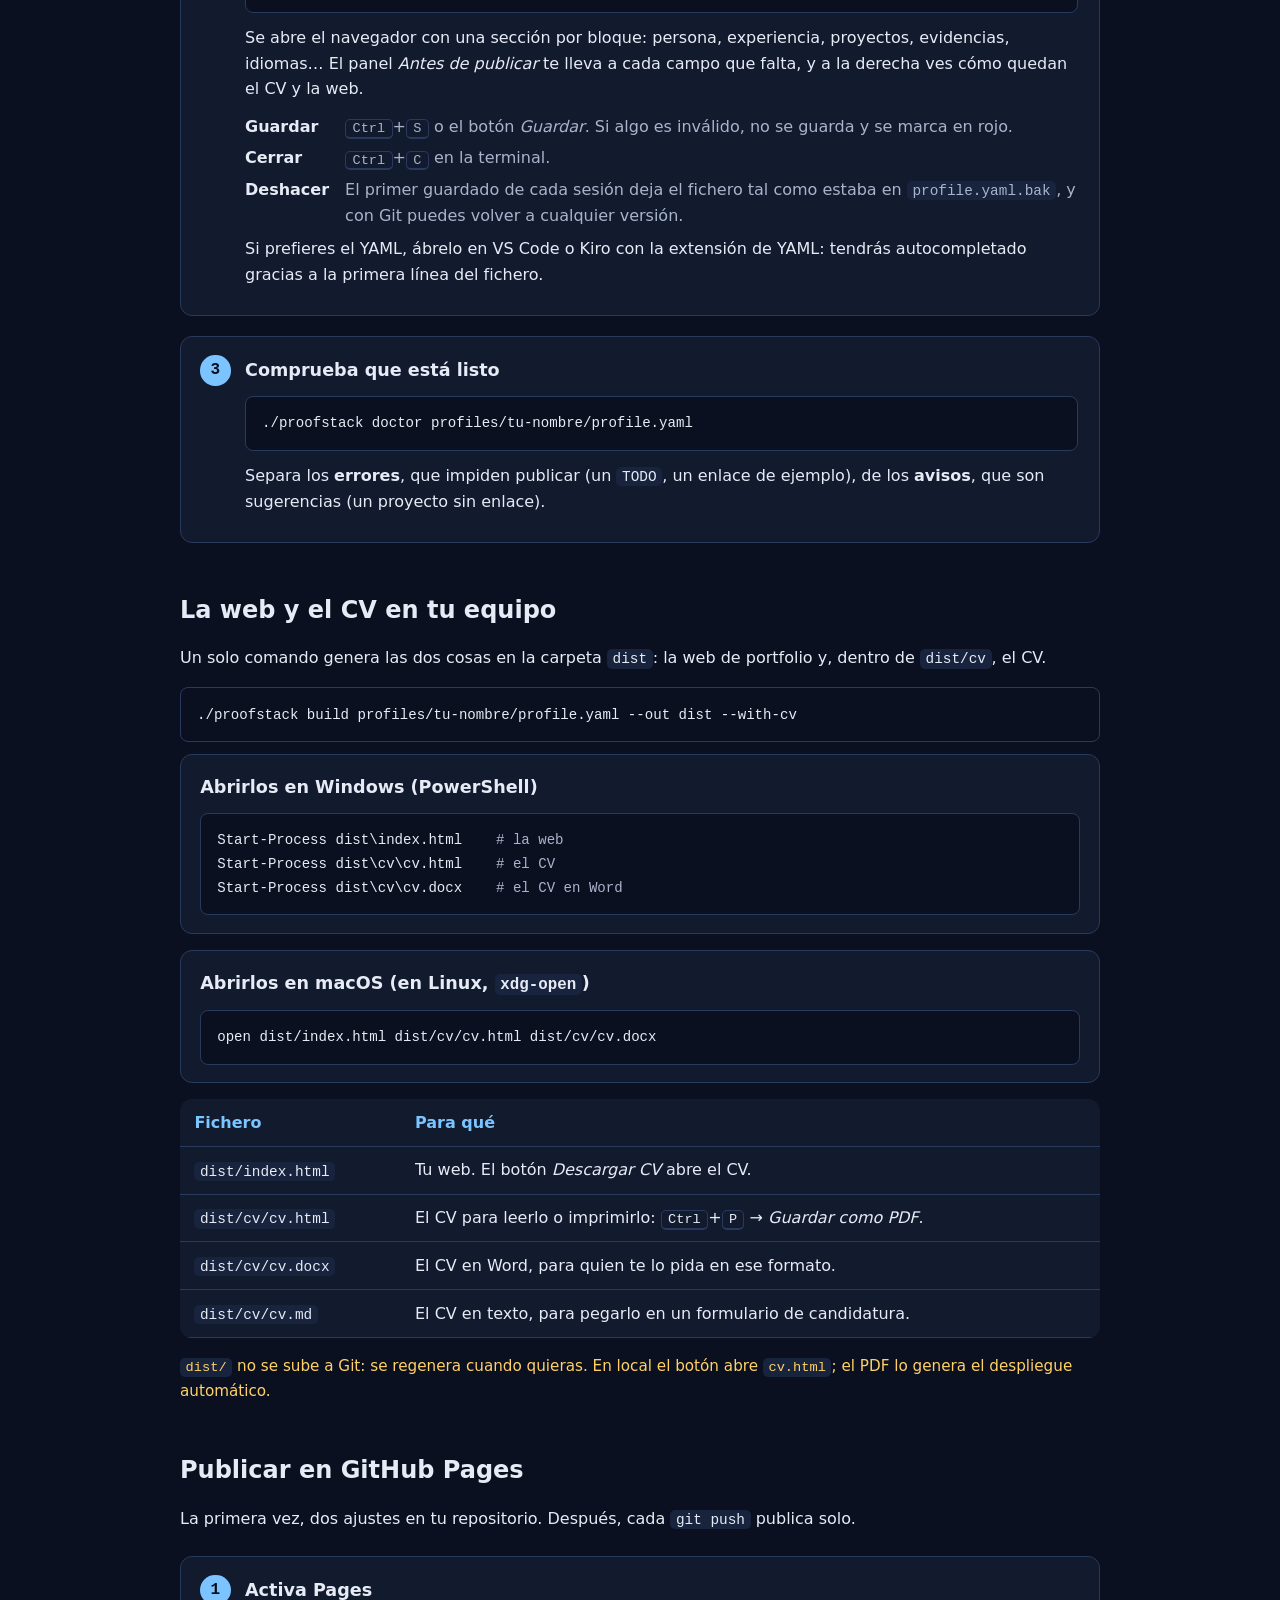
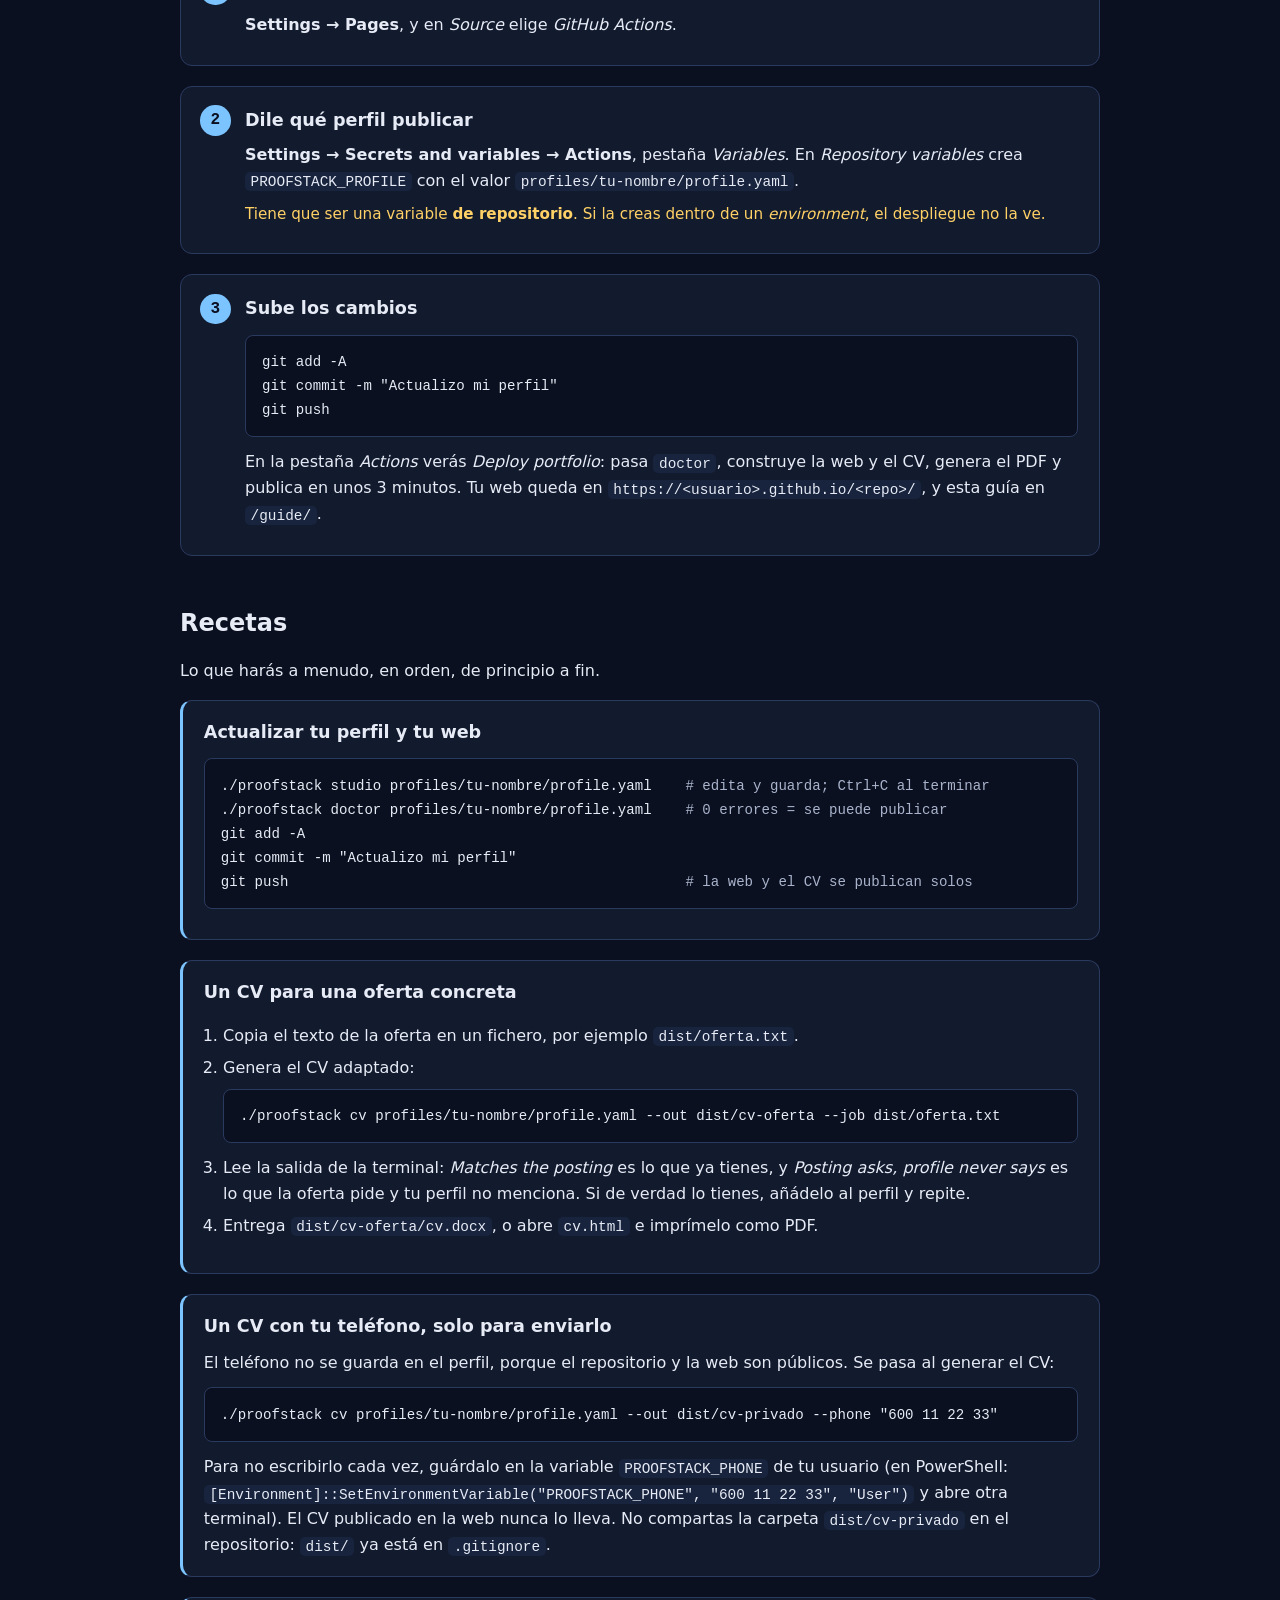
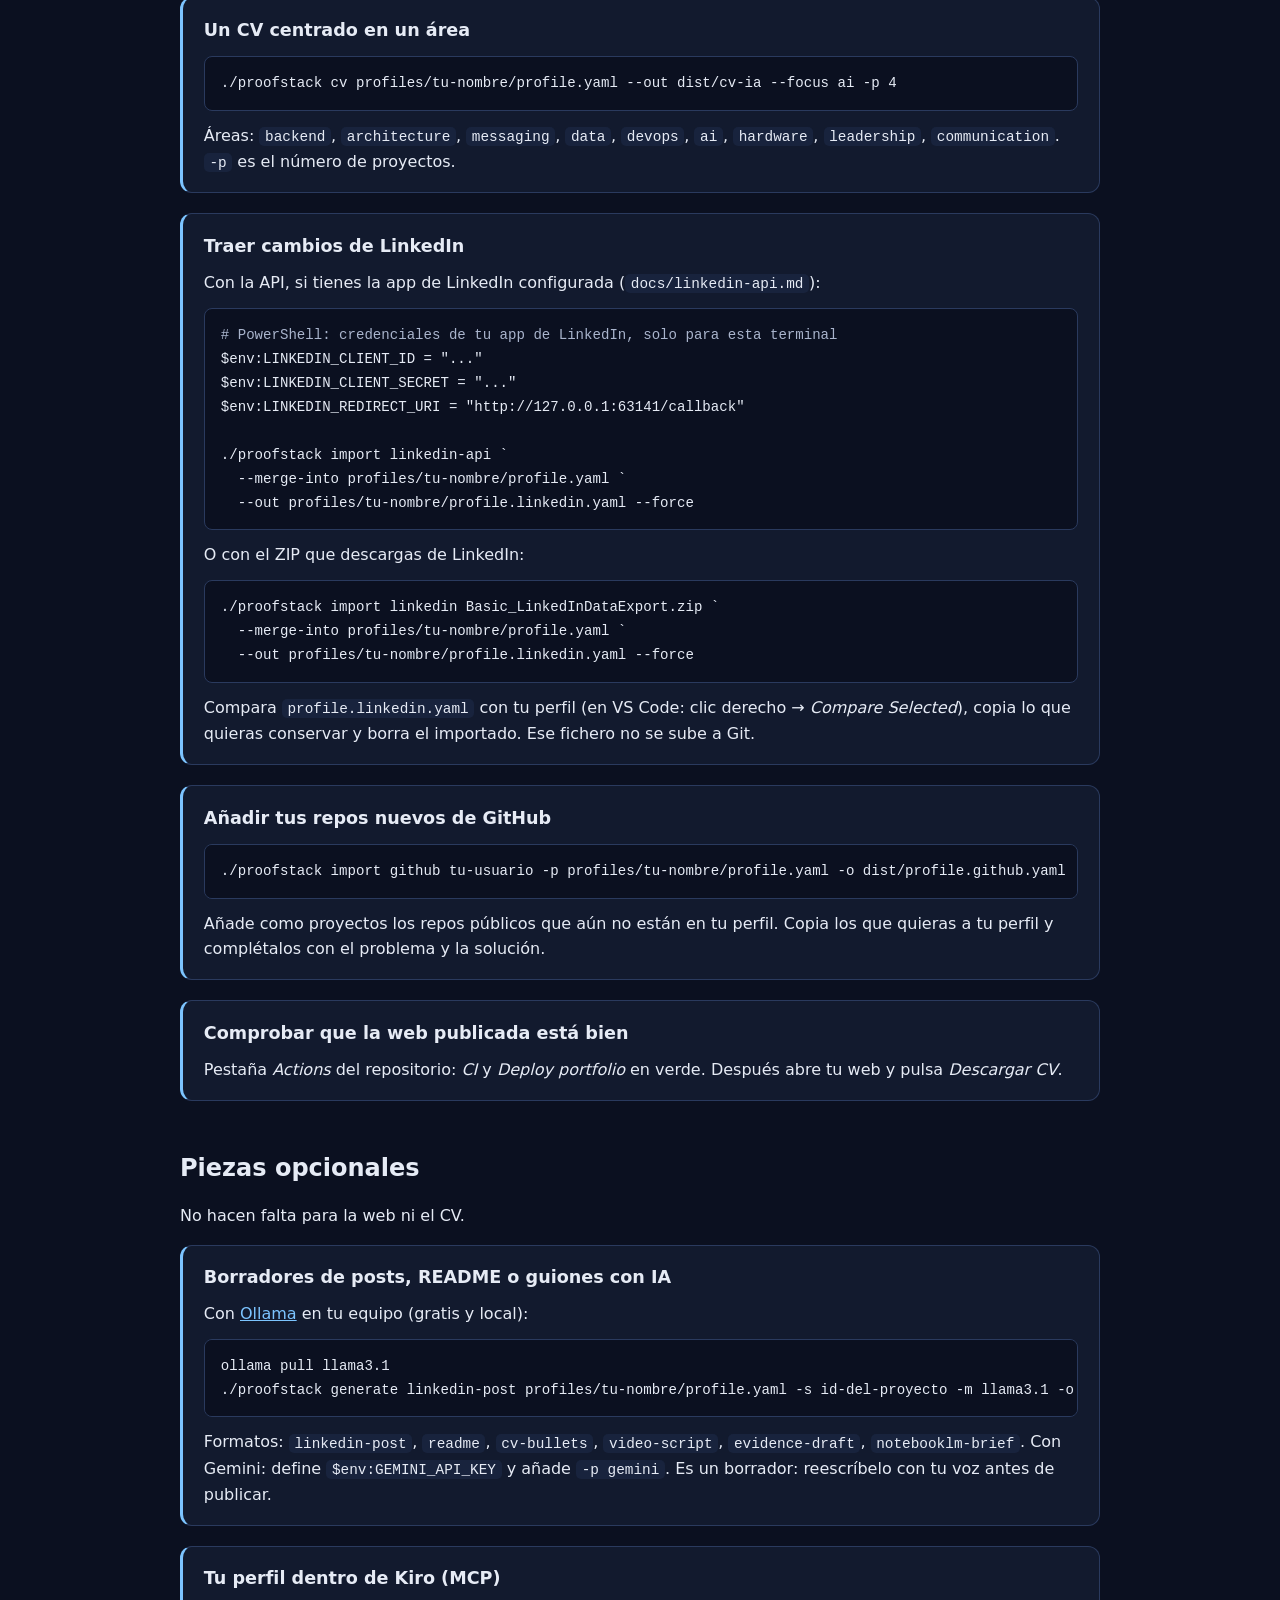
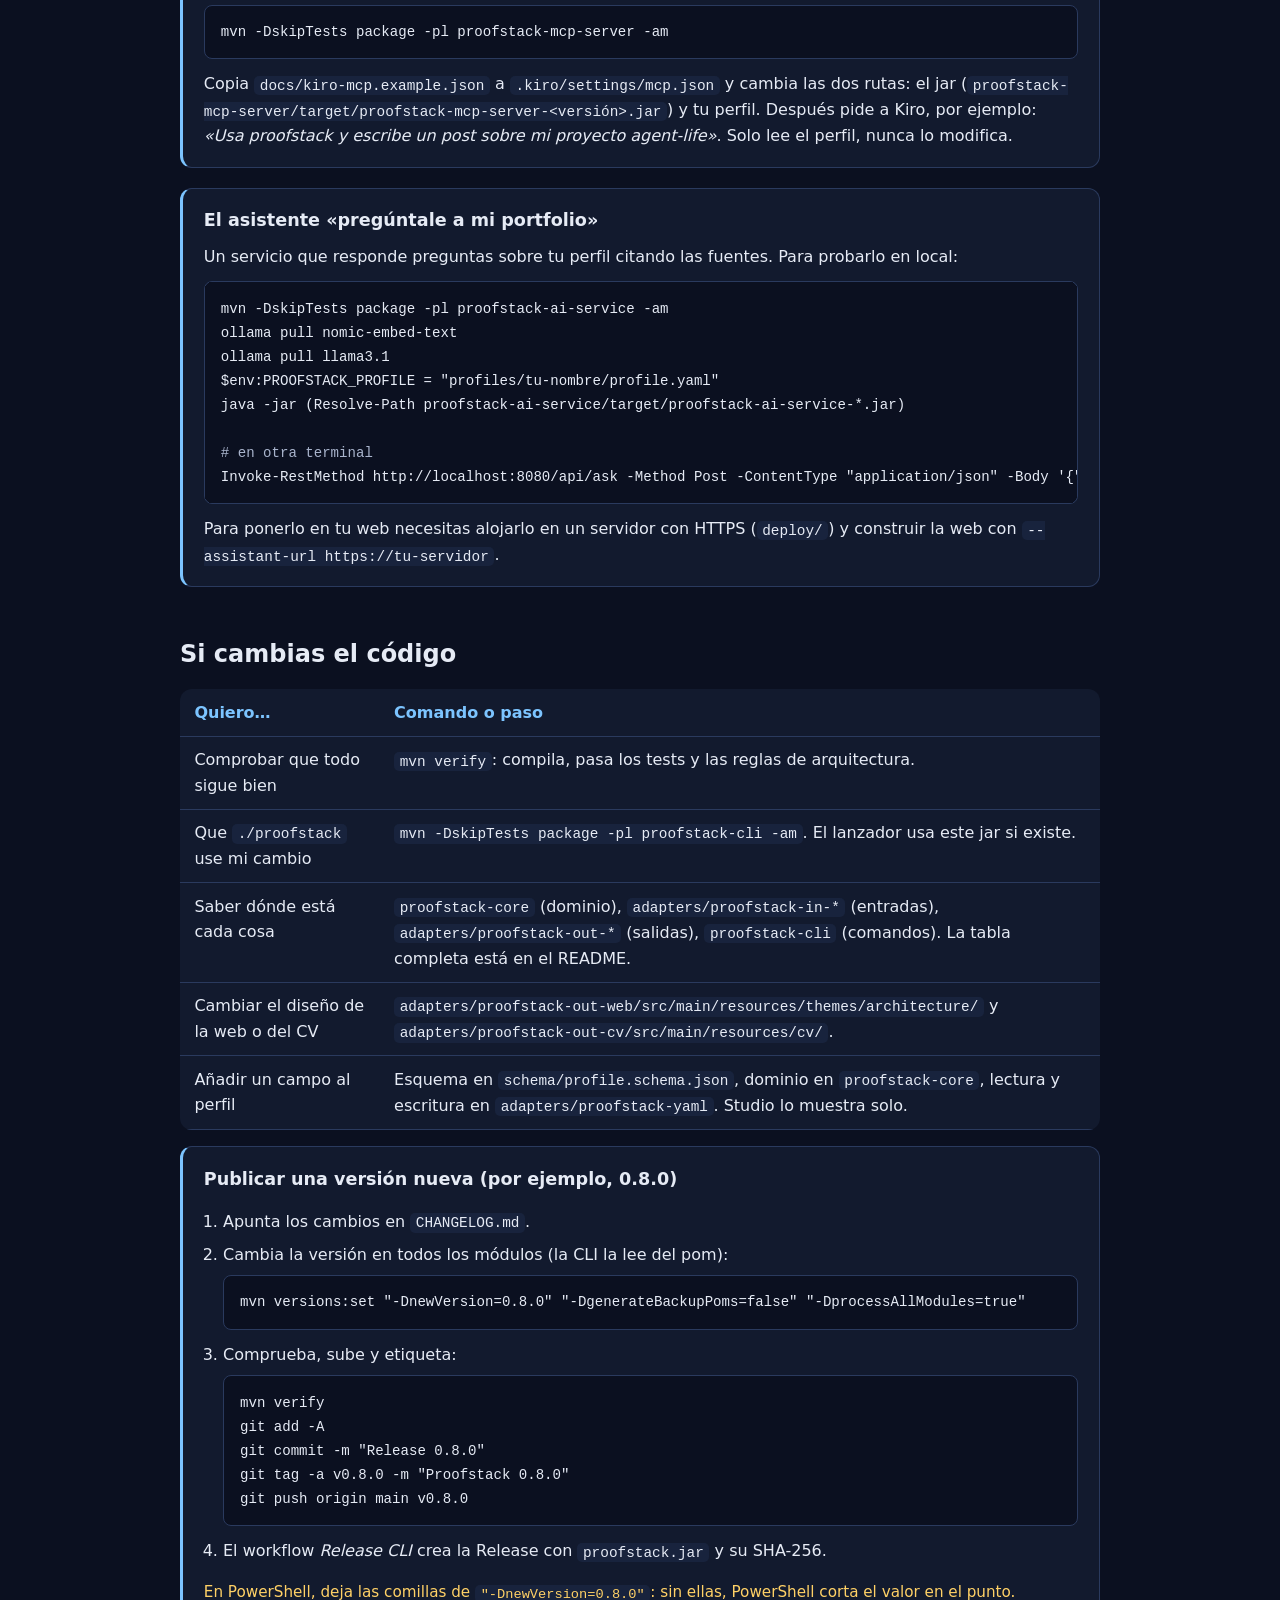
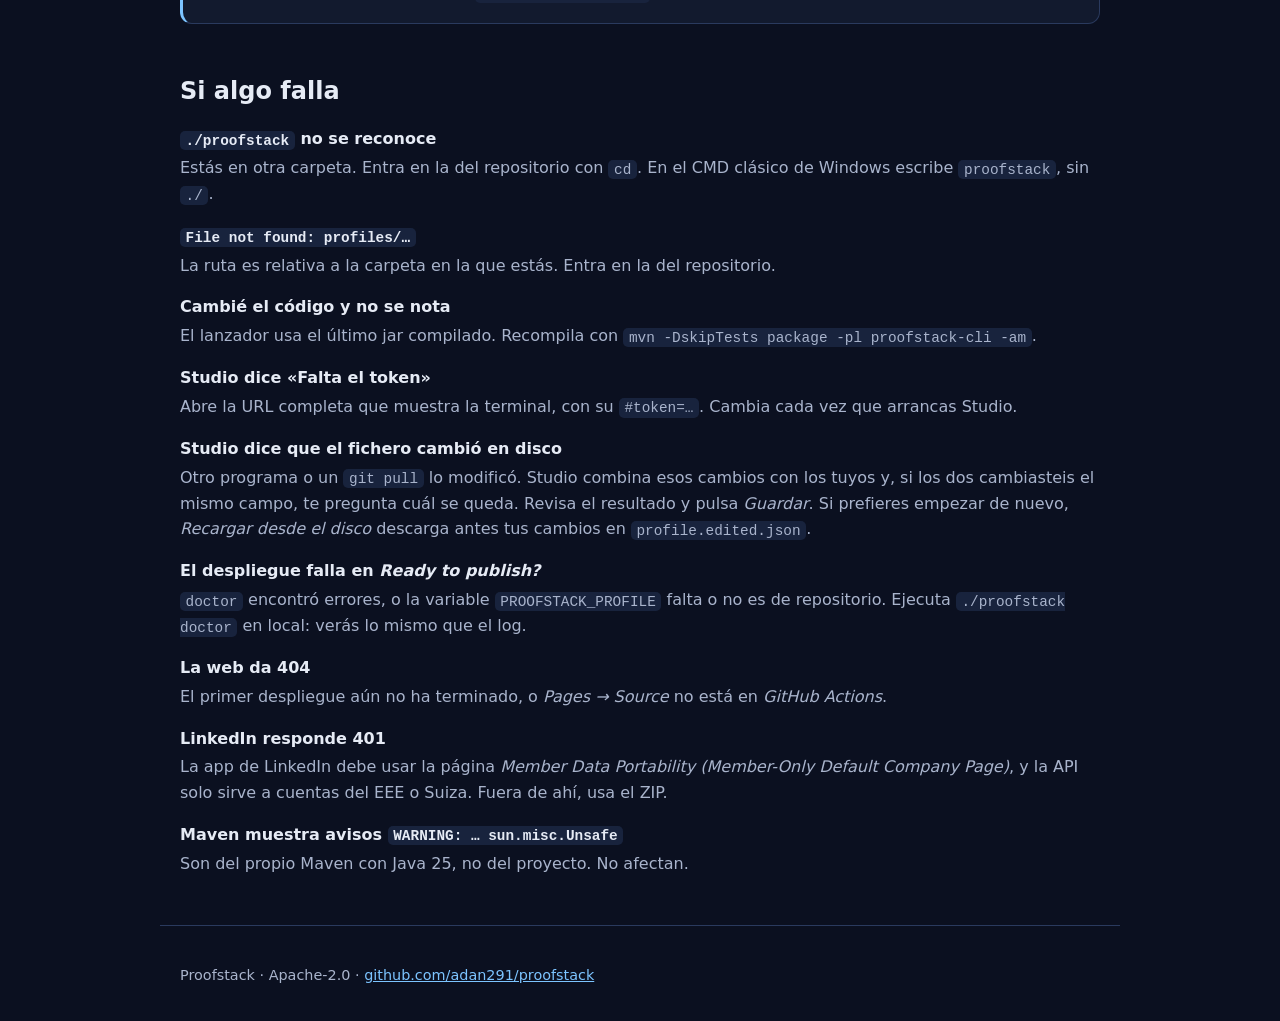
==== commit a9d0b039: "CV: email, ciudad y telefono opcional fuera del perfil publico" ====
--- a/docs/guide/index.html
+++ b/docs/guide/index.html
@@ -247,6 +247,13 @@
     </article>
 
     <article class="recipe">
+      <h3>Un CV con tu teléfono, solo para enviarlo</h3>
+      <p>El teléfono no se guarda en el perfil, porque el repositorio y la web son públicos. Se pasa al generar el CV:</p>
+      <pre><code>./proofstack cv profiles/tu-nombre/profile.yaml --out dist/cv-privado --phone "600 11 22 33"</code></pre>
+      <p>Para no escribirlo cada vez, guárdalo en la variable <code>PROOFSTACK_PHONE</code> de tu usuario (en PowerShell: <code>[Environment]::SetEnvironmentVariable("PROOFSTACK_PHONE", "600 11 22 33", "User")</code> y abre otra terminal). El CV publicado en la web nunca lo lleva. No compartas la carpeta <code>dist/cv-privado</code> en el repositorio: <code>dist/</code> ya está en <code>.gitignore</code>.</p>
+    </article>
+
+    <article class="recipe">
       <h3>Un CV centrado en un área</h3>
       <pre><code>./proofstack cv profiles/tu-nombre/profile.yaml --out dist/cv-ia --focus ai -p 4</code></pre>
       <p>Áreas: <code>backend</code>, <code>architecture</code>, <code>messaging</code>, <code>data</code>, <code>devops</code>, <code>ai</code>, <code>hardware</code>, <code>leadership</code>, <code>communication</code>. <code>-p</code> es el número de proyectos.</p>
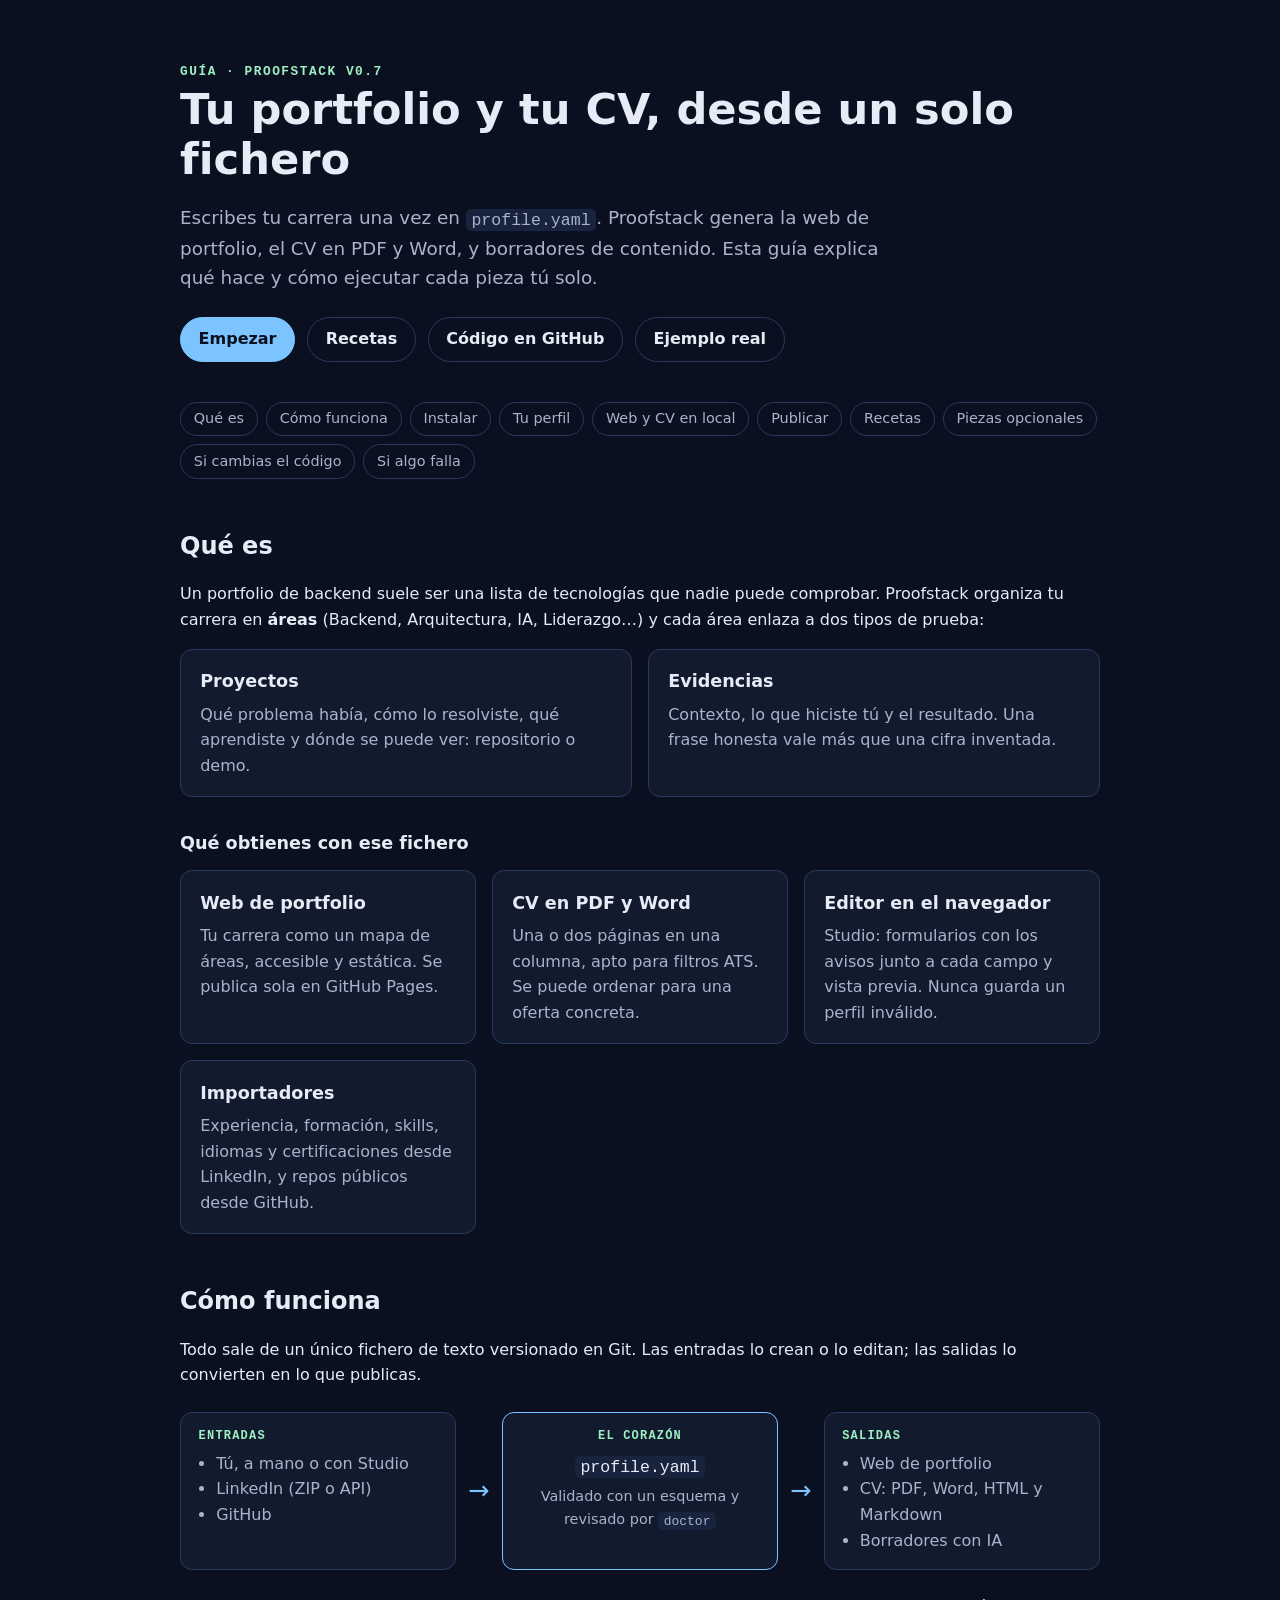
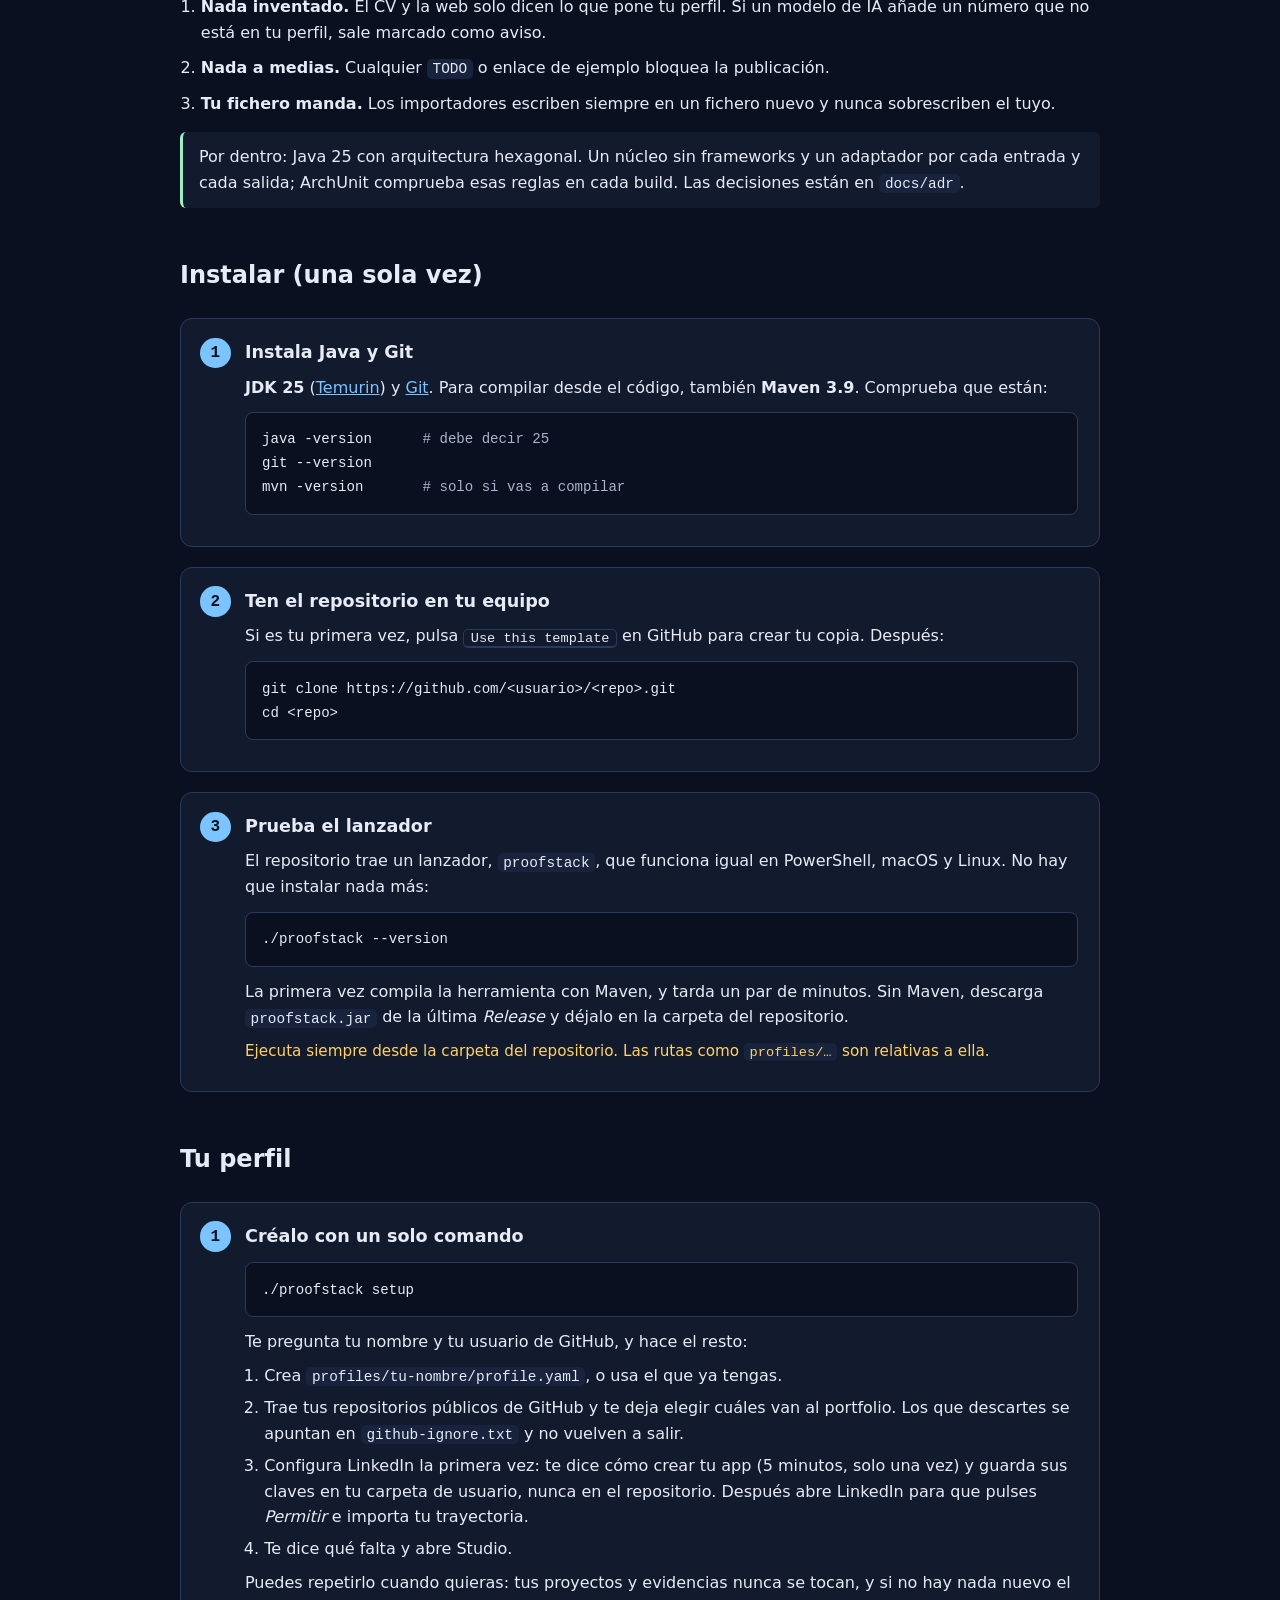
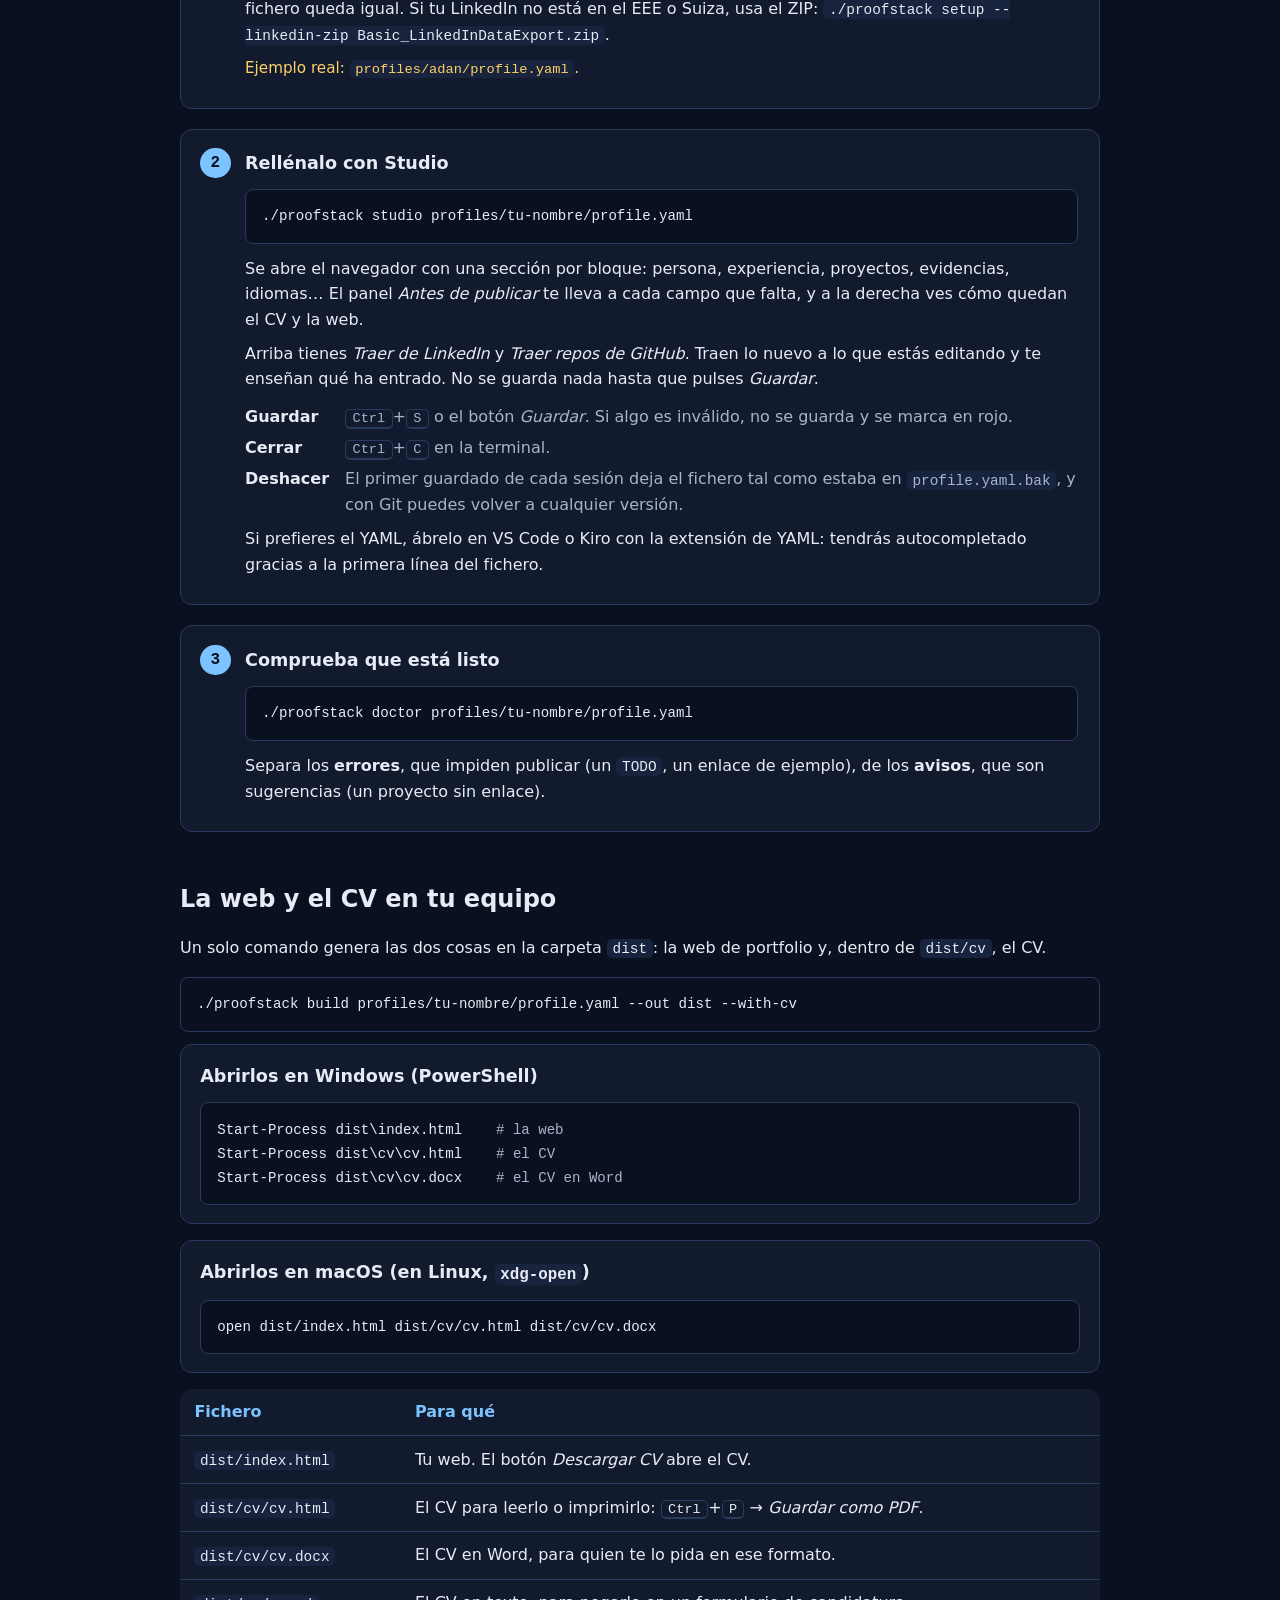
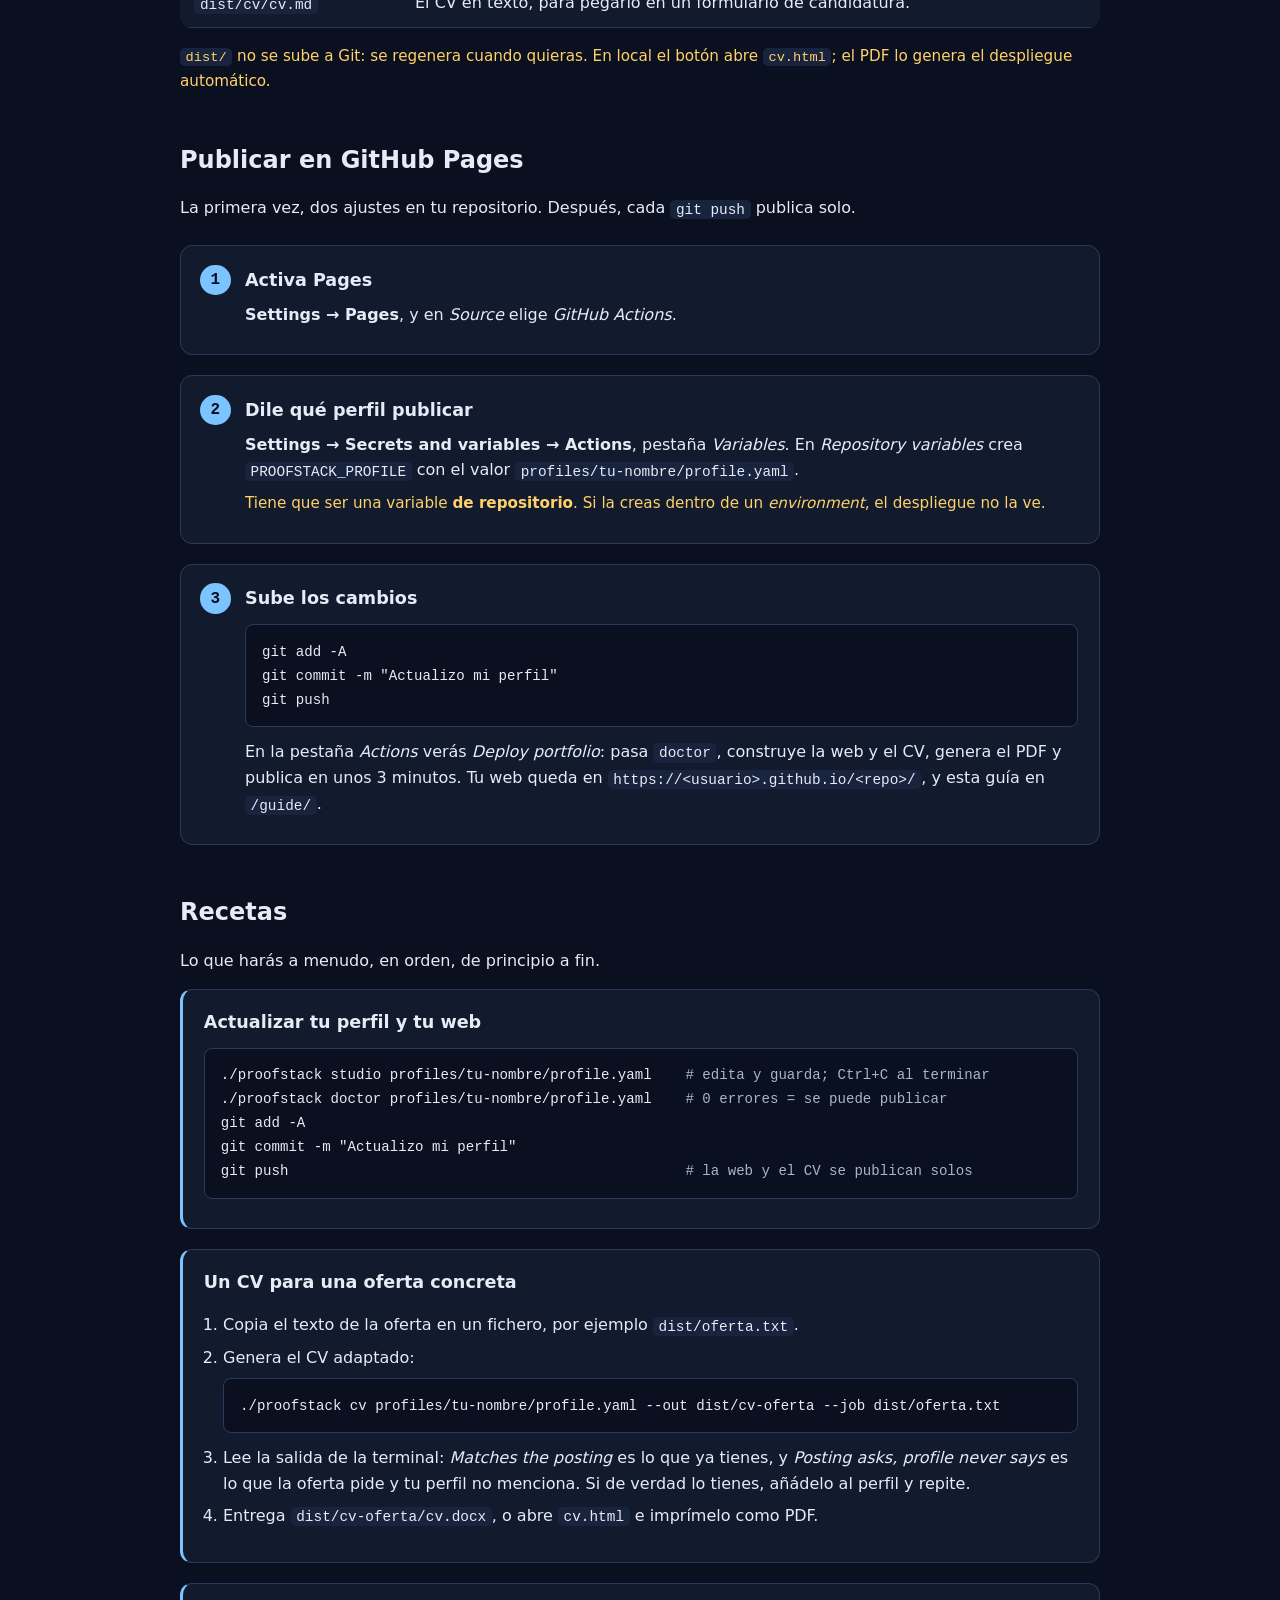
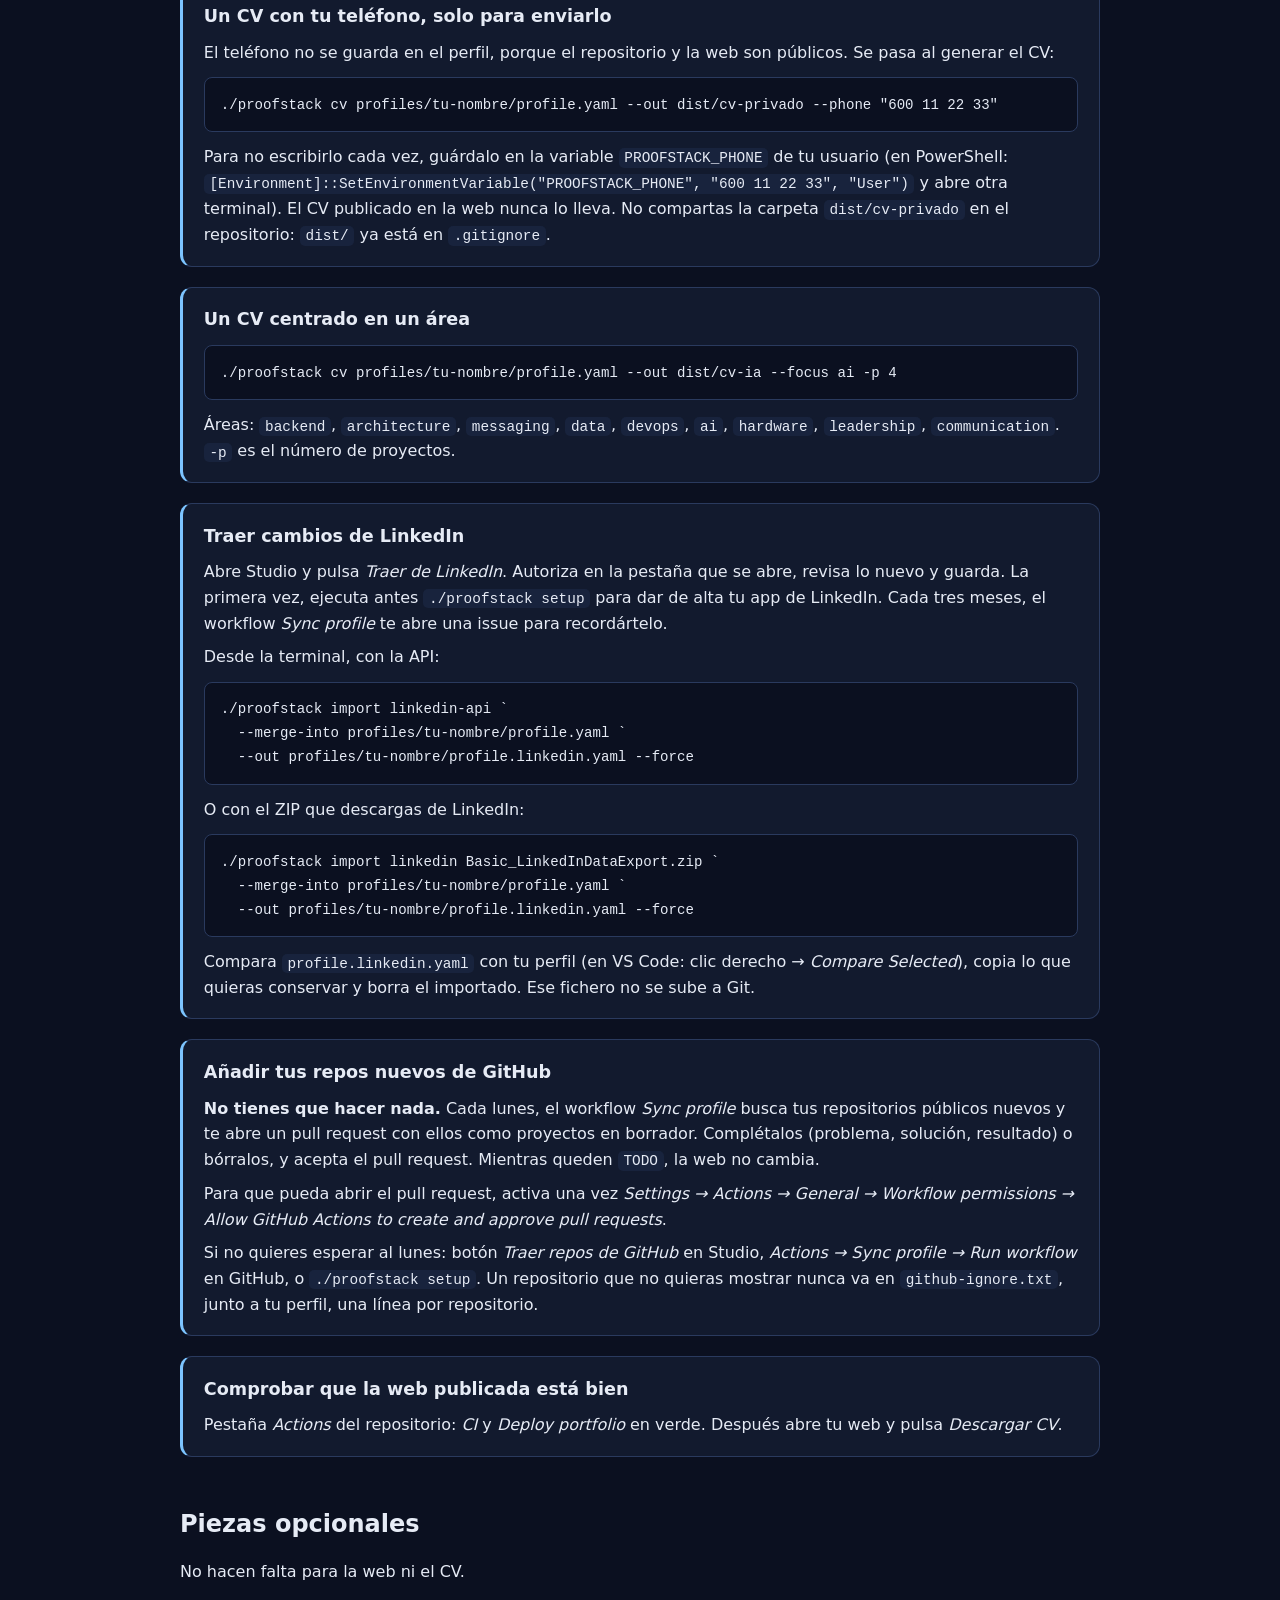
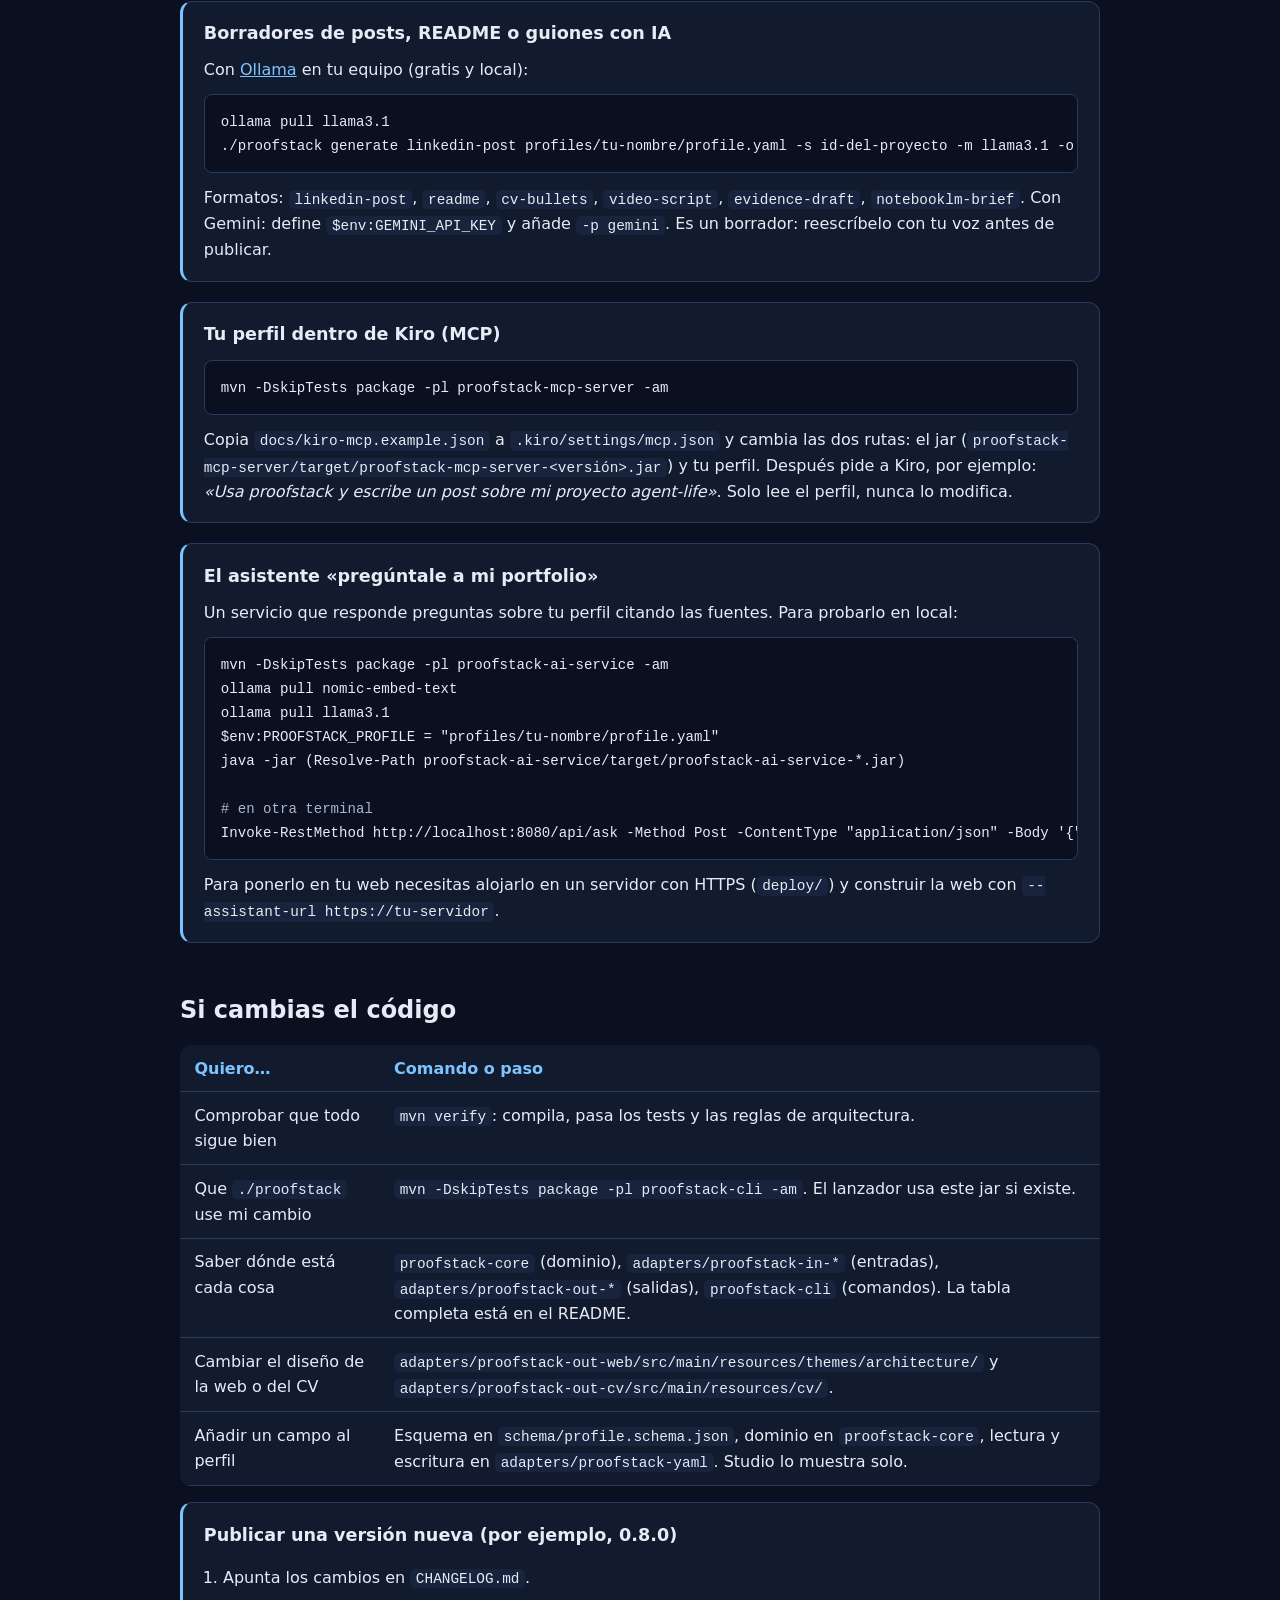
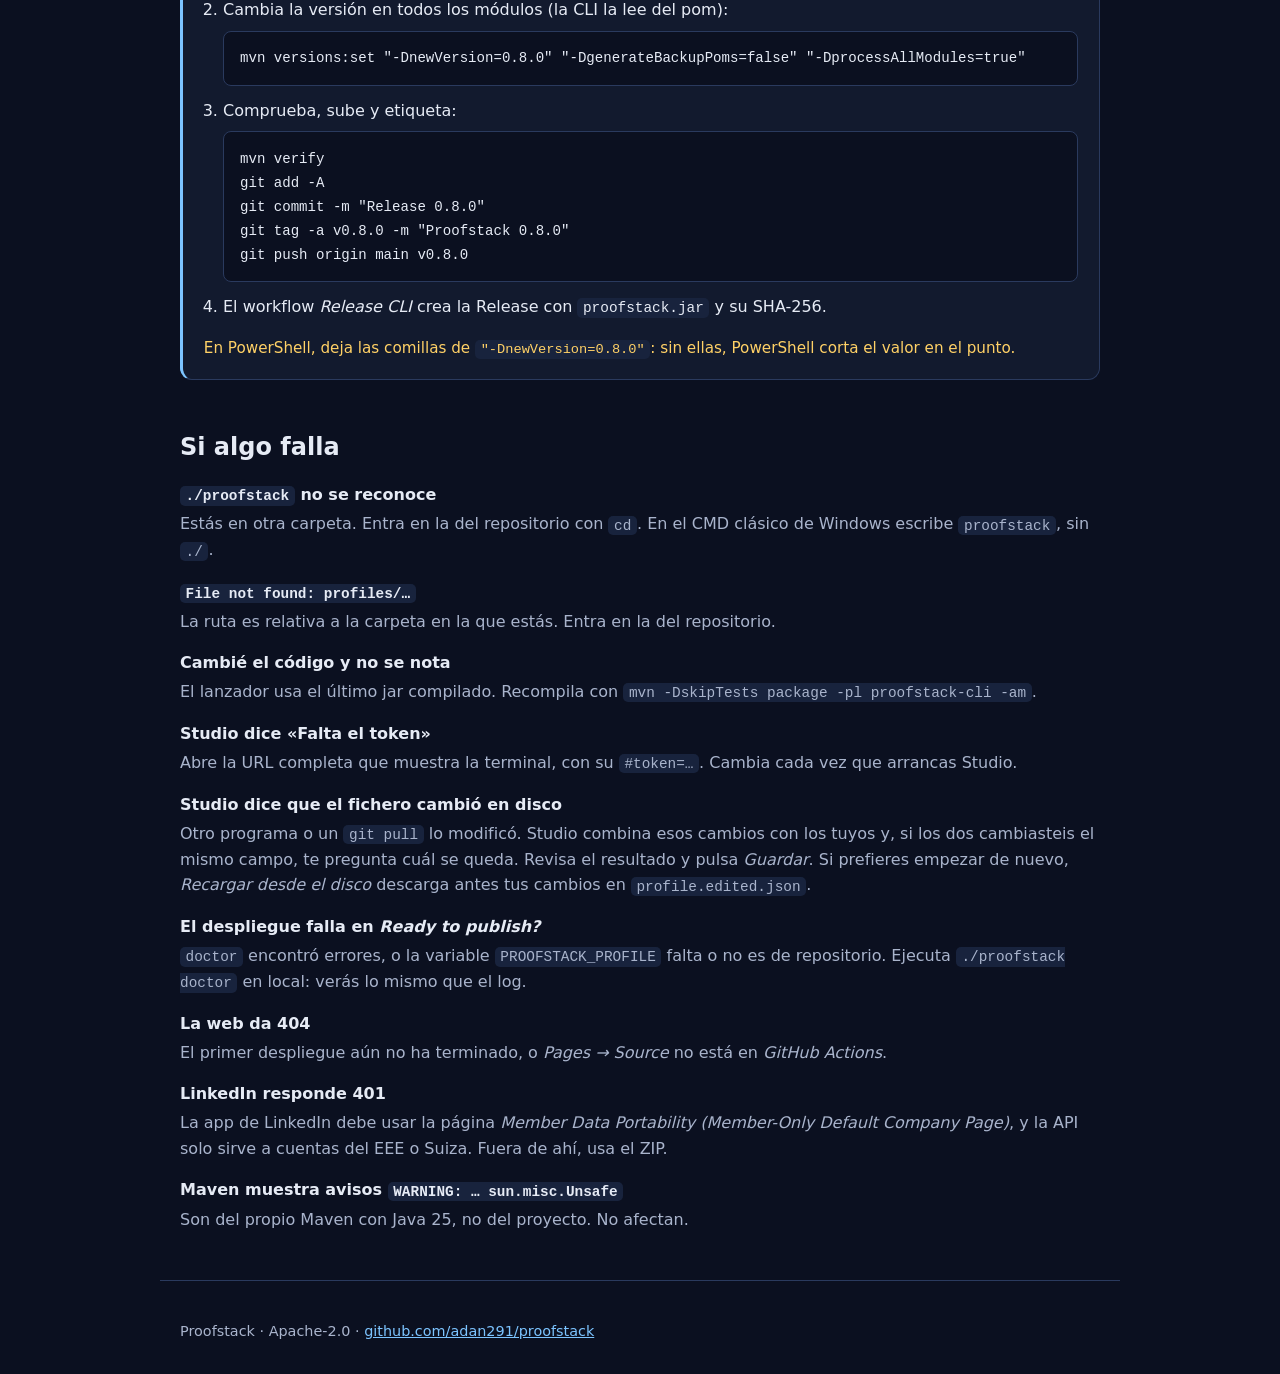
==== commit 14697f3c: "setup, importar desde Studio y sincronizacion semanal con GitHub" ====
--- a/docs/guide/index.html
+++ b/docs/guide/index.html
@@ -142,18 +142,23 @@
     <h2 id="perfil">Tu perfil</h2>
     <ol class="steps">
       <li class="step">
-        <h3>Créalo</h3>
-        <pre><code><span class="c"># Desde cero</span>
-./proofstack init profiles/tu-nombre --name "Tu Nombre" --headline "Backend Engineer" --language es
-
-<span class="c"># O desde tu LinkedIn: Ajustes → Privacidad de datos → Obtener una copia de tus datos</span>
-./proofstack import linkedin Basic_LinkedInDataExport.zip --out profiles/tu-nombre/profile.yaml</code></pre>
+        <h3>Créalo con un solo comando</h3>
+        <pre><code>./proofstack setup</code></pre>
+        <p>Te pregunta tu nombre y tu usuario de GitHub, y hace el resto:</p>
+        <ol class="sub">
+          <li>Crea <code>profiles/tu-nombre/profile.yaml</code>, o usa el que ya tengas.</li>
+          <li>Trae tus repositorios públicos de GitHub y te deja elegir cuáles van al portfolio. Los que descartes se apuntan en <code>github-ignore.txt</code> y no vuelven a salir.</li>
+          <li>Configura LinkedIn la primera vez: te dice cómo crear tu app (5 minutos, solo una vez) y guarda sus claves en tu carpeta de usuario, nunca en el repositorio. Después abre LinkedIn para que pulses <em>Permitir</em> e importa tu trayectoria.</li>
+          <li>Te dice qué falta y abre Studio.</li>
+        </ol>
+        <p>Puedes repetirlo cuando quieras: tus proyectos y evidencias nunca se tocan, y si no hay nada nuevo el fichero queda igual. Si tu LinkedIn no está en el EEE o Suiza, usa el ZIP: <code>./proofstack setup --linkedin-zip Basic_LinkedInDataExport.zip</code>.</p>
         <p class="tip">Ejemplo real: <code>profiles/adan/profile.yaml</code>.</p>
       </li>
       <li class="step">
         <h3>Rellénalo con Studio</h3>
         <pre><code>./proofstack studio profiles/tu-nombre/profile.yaml</code></pre>
         <p>Se abre el navegador con una sección por bloque: persona, experiencia, proyectos, evidencias, idiomas… El panel <em>Antes de publicar</em> te lleva a cada campo que falta, y a la derecha ves cómo quedan el CV y la web.</p>
+        <p>Arriba tienes <em>Traer de LinkedIn</em> y <em>Traer repos de GitHub</em>. Traen lo nuevo a lo que estás editando y te enseñan qué ha entrado. No se guarda nada hasta que pulses <em>Guardar</em>.</p>
         <dl class="howto">
           <dt>Guardar</dt><dd><kbd>Ctrl</kbd>+<kbd>S</kbd> o el botón <em>Guardar</em>. Si algo es inválido, no se guarda y se marca en rojo.</dd>
           <dt>Cerrar</dt><dd><kbd>Ctrl</kbd>+<kbd>C</kbd> en la terminal.</dd>
@@ -261,13 +266,9 @@
 
     <article class="recipe">
       <h3>Traer cambios de LinkedIn</h3>
-      <p>Con la API, si tienes la app de LinkedIn configurada (<code>docs/linkedin-api.md</code>):</p>
-      <pre><code><span class="c"># PowerShell: credenciales de tu app de LinkedIn, solo para esta terminal</span>
-$env:LINKEDIN_CLIENT_ID = "..."
-$env:LINKEDIN_CLIENT_SECRET = "..."
-$env:LINKEDIN_REDIRECT_URI = "http://127.0.0.1:63141/callback"
-
-./proofstack import linkedin-api `
+      <p>Abre Studio y pulsa <em>Traer de LinkedIn</em>. Autoriza en la pestaña que se abre, revisa lo nuevo y guarda. La primera vez, ejecuta antes <code>./proofstack setup</code> para dar de alta tu app de LinkedIn. Cada tres meses, el workflow <em>Sync profile</em> te abre una issue para recordártelo.</p>
+      <p>Desde la terminal, con la API:</p>
+      <pre><code>./proofstack import linkedin-api `
   --merge-into profiles/tu-nombre/profile.yaml `
   --out profiles/tu-nombre/profile.linkedin.yaml --force</code></pre>
       <p>O con el ZIP que descargas de LinkedIn:</p>
@@ -279,8 +280,9 @@
 
     <article class="recipe">
       <h3>Añadir tus repos nuevos de GitHub</h3>
-      <pre><code>./proofstack import github tu-usuario -p profiles/tu-nombre/profile.yaml -o dist/profile.github.yaml</code></pre>
-      <p>Añade como proyectos los repos públicos que aún no están en tu perfil. Copia los que quieras a tu perfil y complétalos con el problema y la solución.</p>
+      <p><strong>No tienes que hacer nada.</strong> Cada lunes, el workflow <em>Sync profile</em> busca tus repositorios públicos nuevos y te abre un pull request con ellos como proyectos en borrador. Complétalos (problema, solución, resultado) o bórralos, y acepta el pull request. Mientras queden <code>TODO</code>, la web no cambia.</p>
+      <p>Para que pueda abrir el pull request, activa una vez <em>Settings → Actions → General → Workflow permissions → Allow GitHub Actions to create and approve pull requests</em>.</p>
+      <p>Si no quieres esperar al lunes: botón <em>Traer repos de GitHub</em> en Studio, <em>Actions → Sync profile → Run workflow</em> en GitHub, o <code>./proofstack setup</code>. Un repositorio que no quieras mostrar nunca va en <code>github-ignore.txt</code>, junto a tu perfil, una línea por repositorio.</p>
     </article>
 
     <article class="recipe">
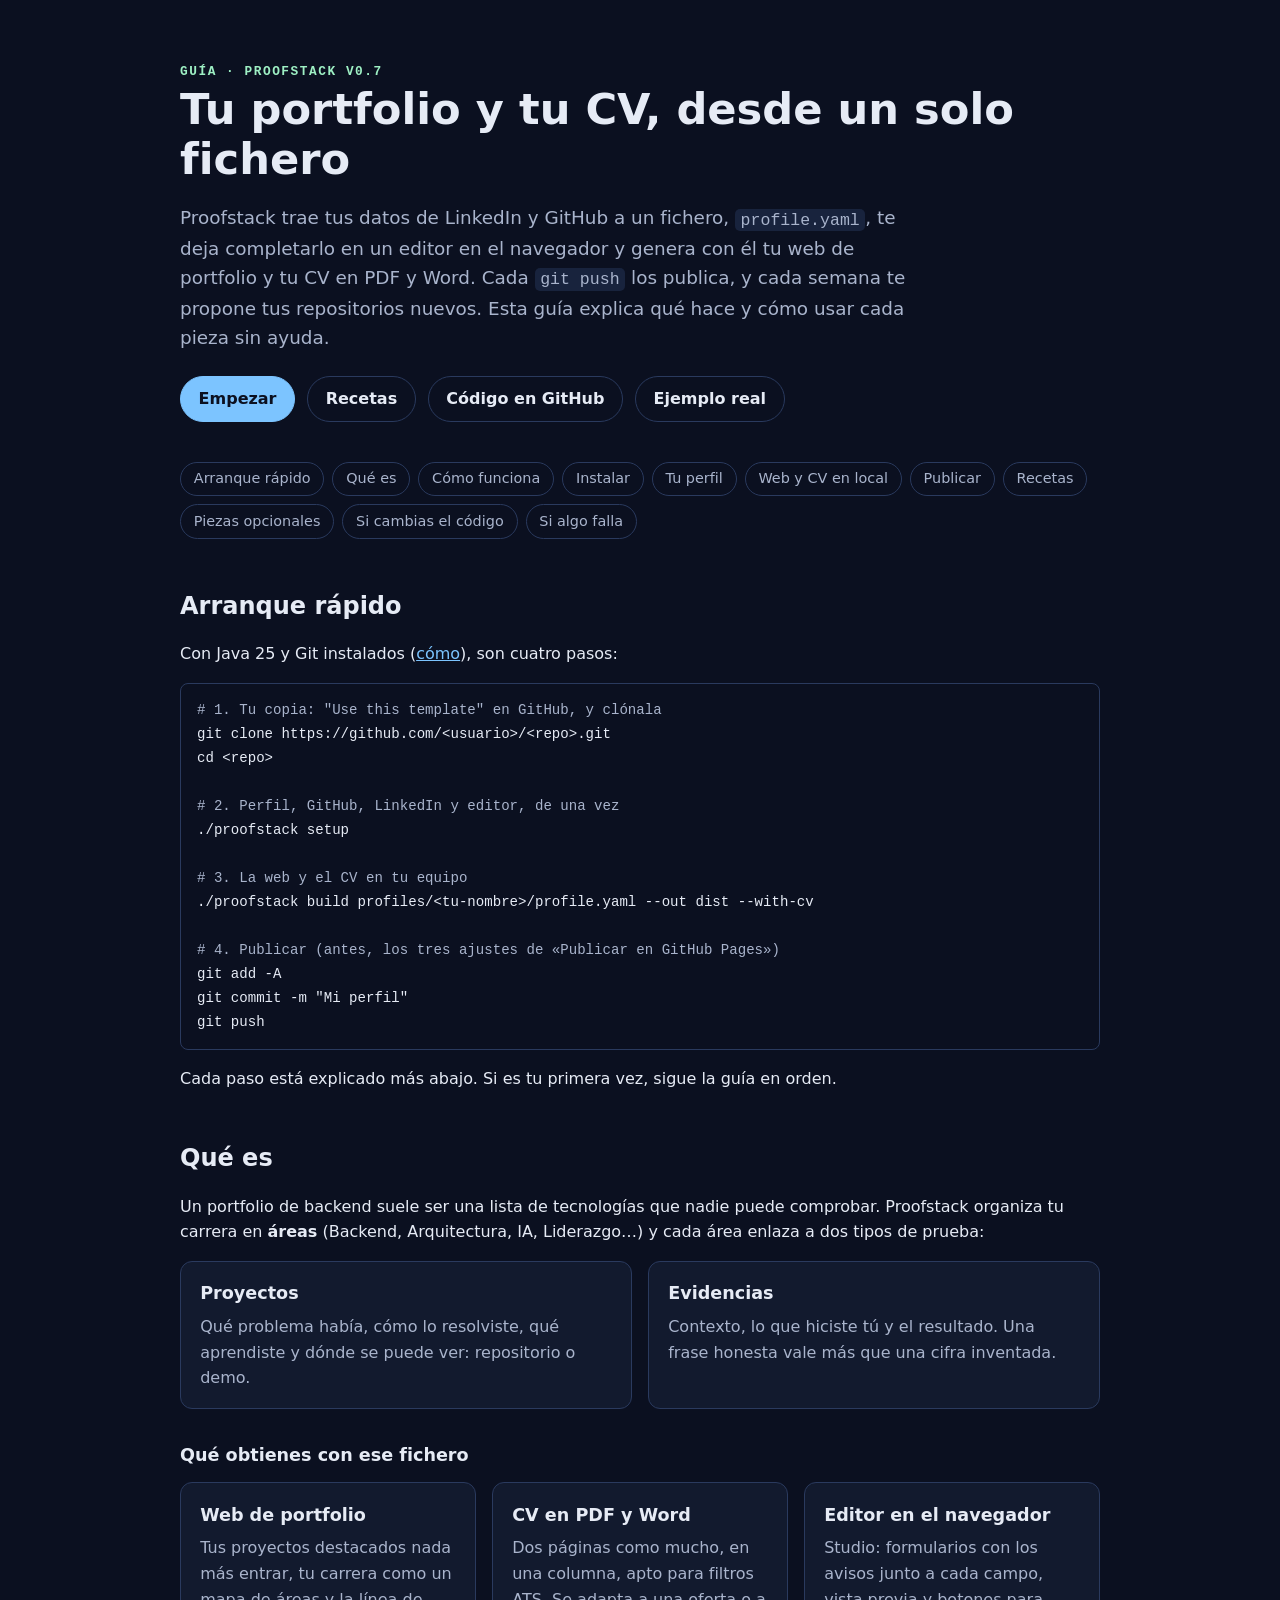
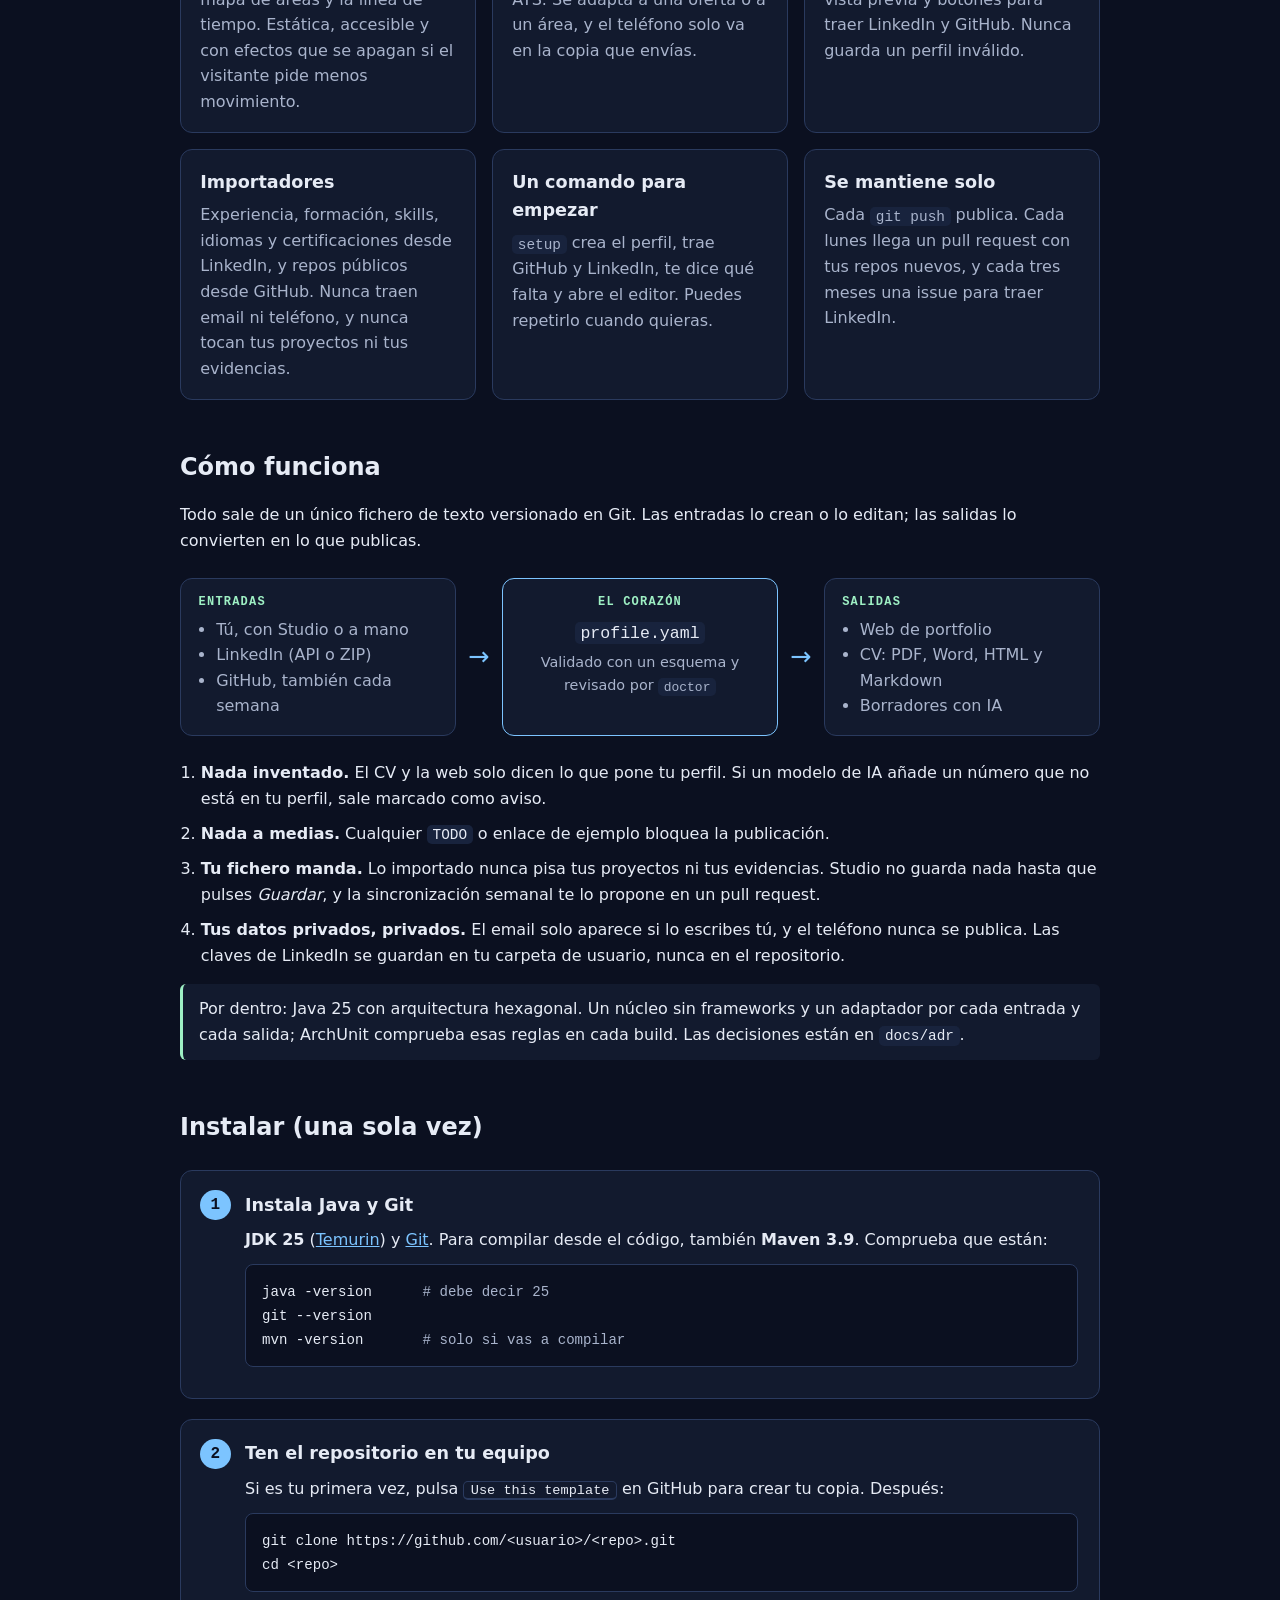
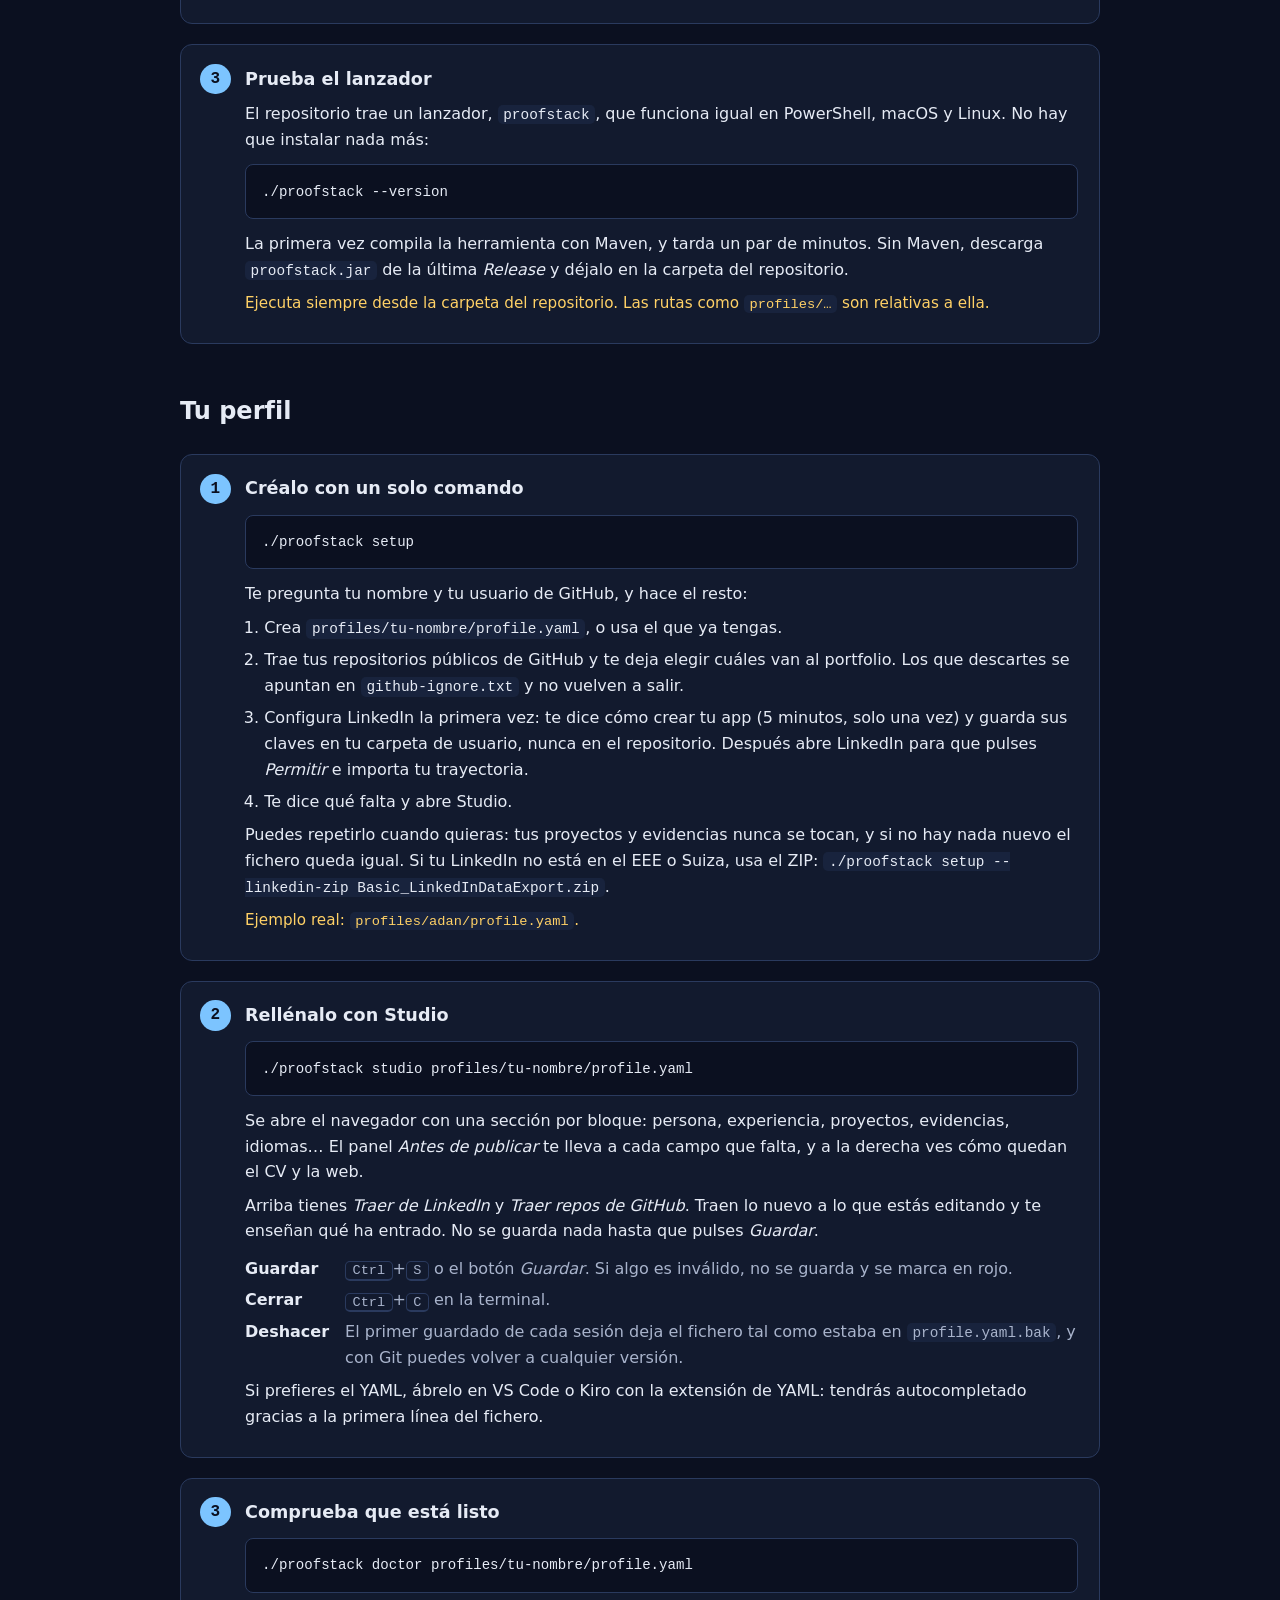
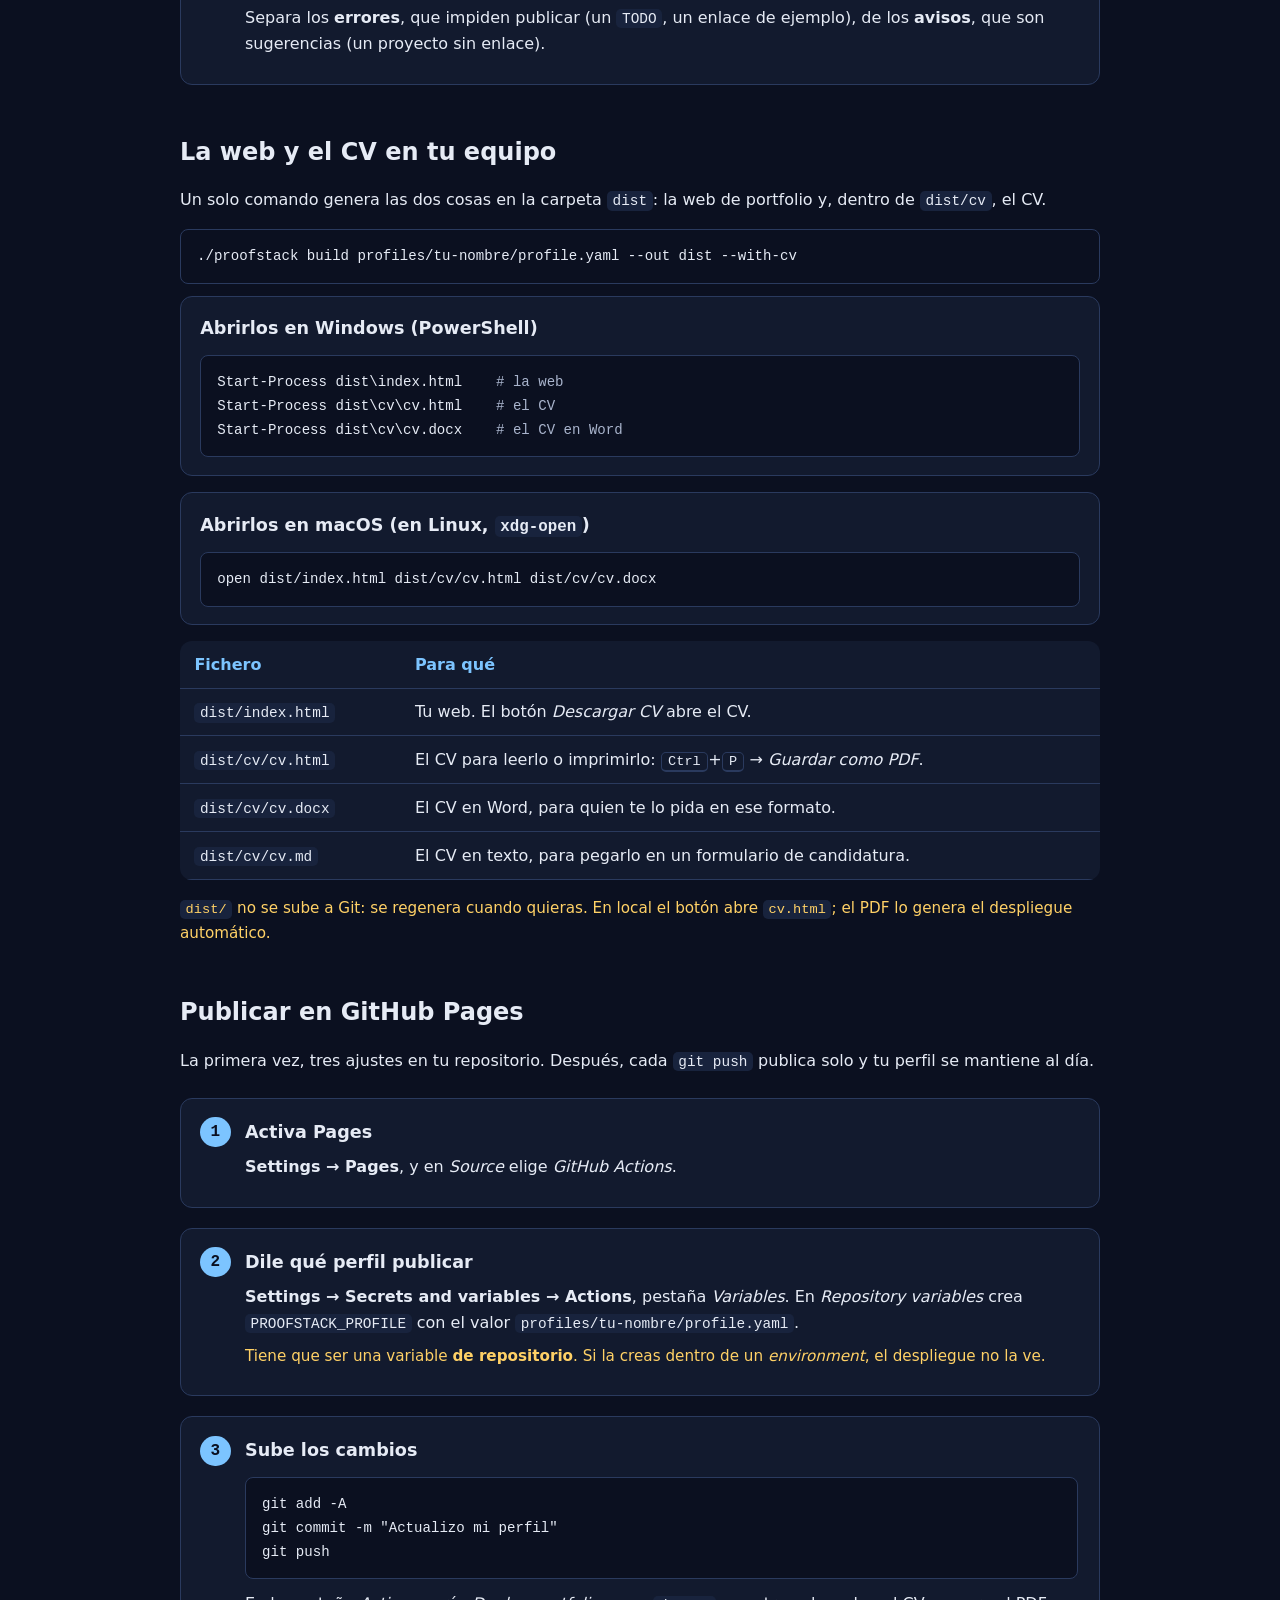
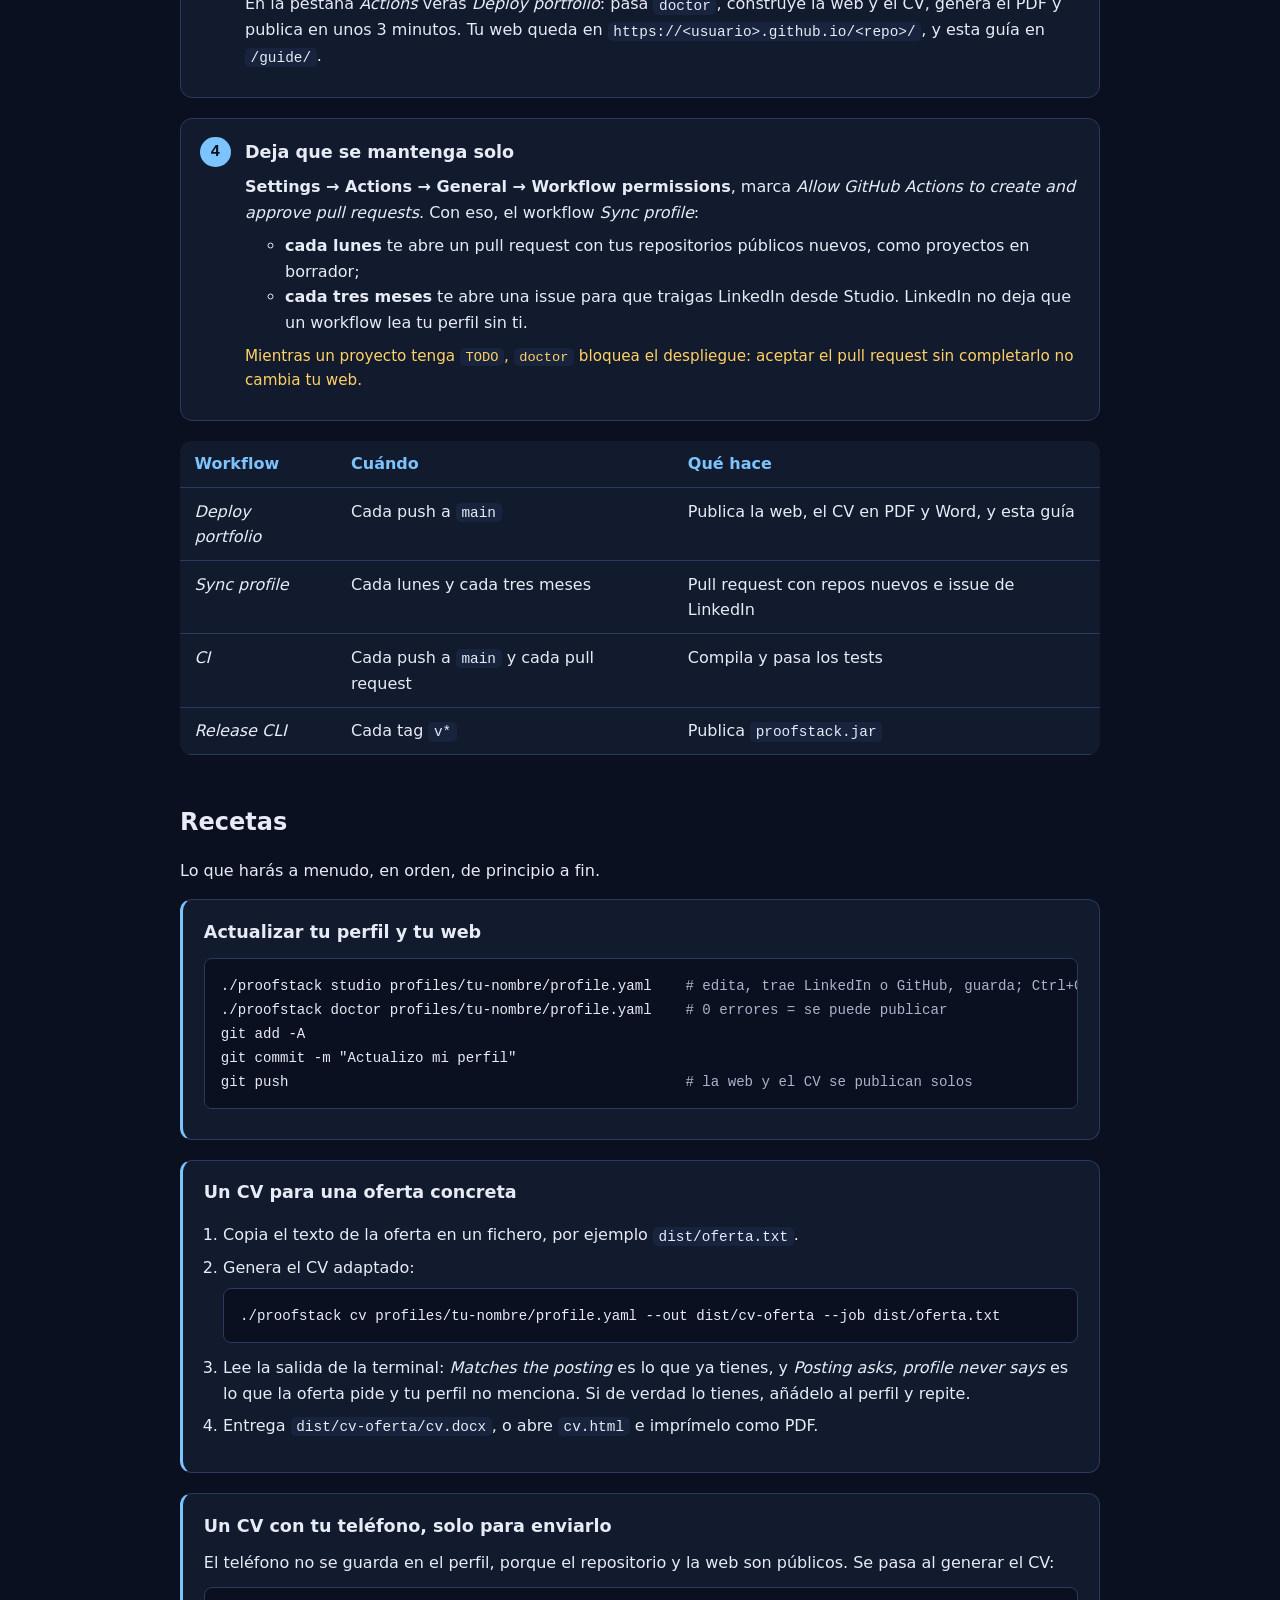
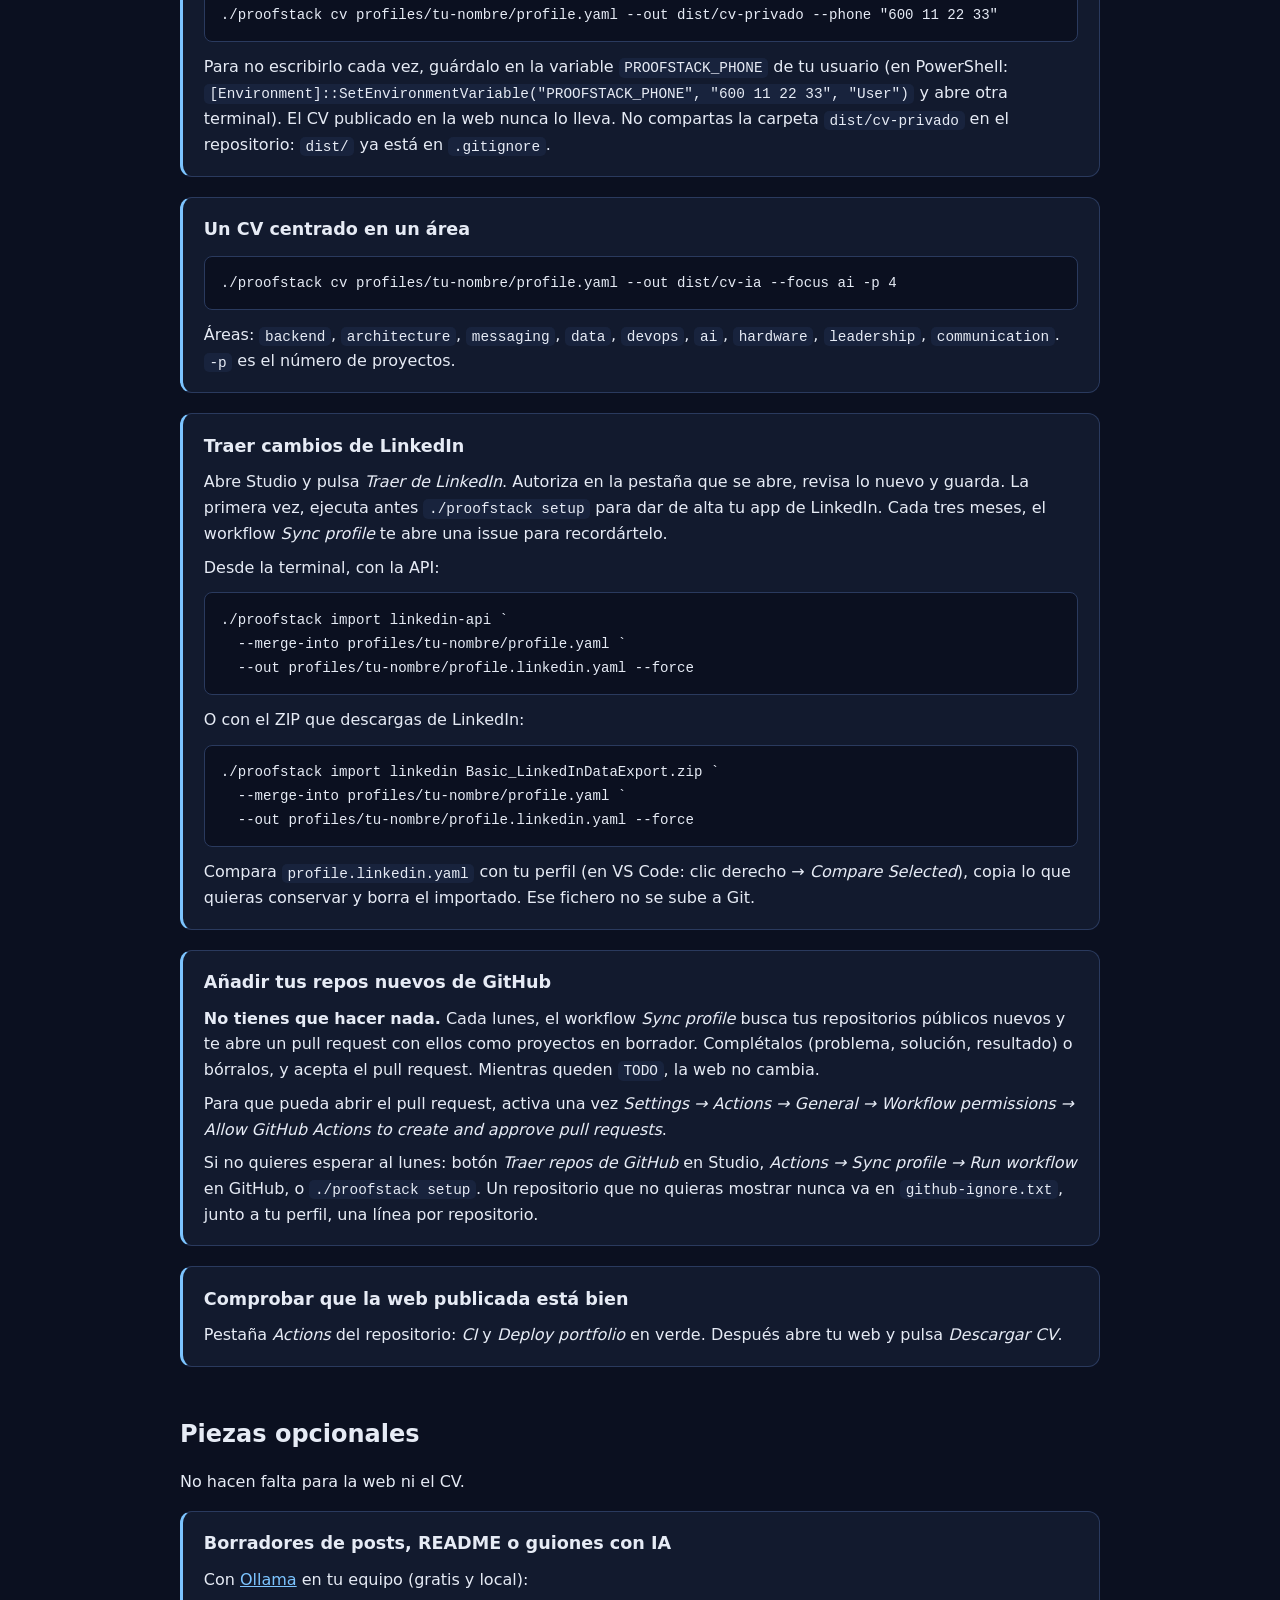
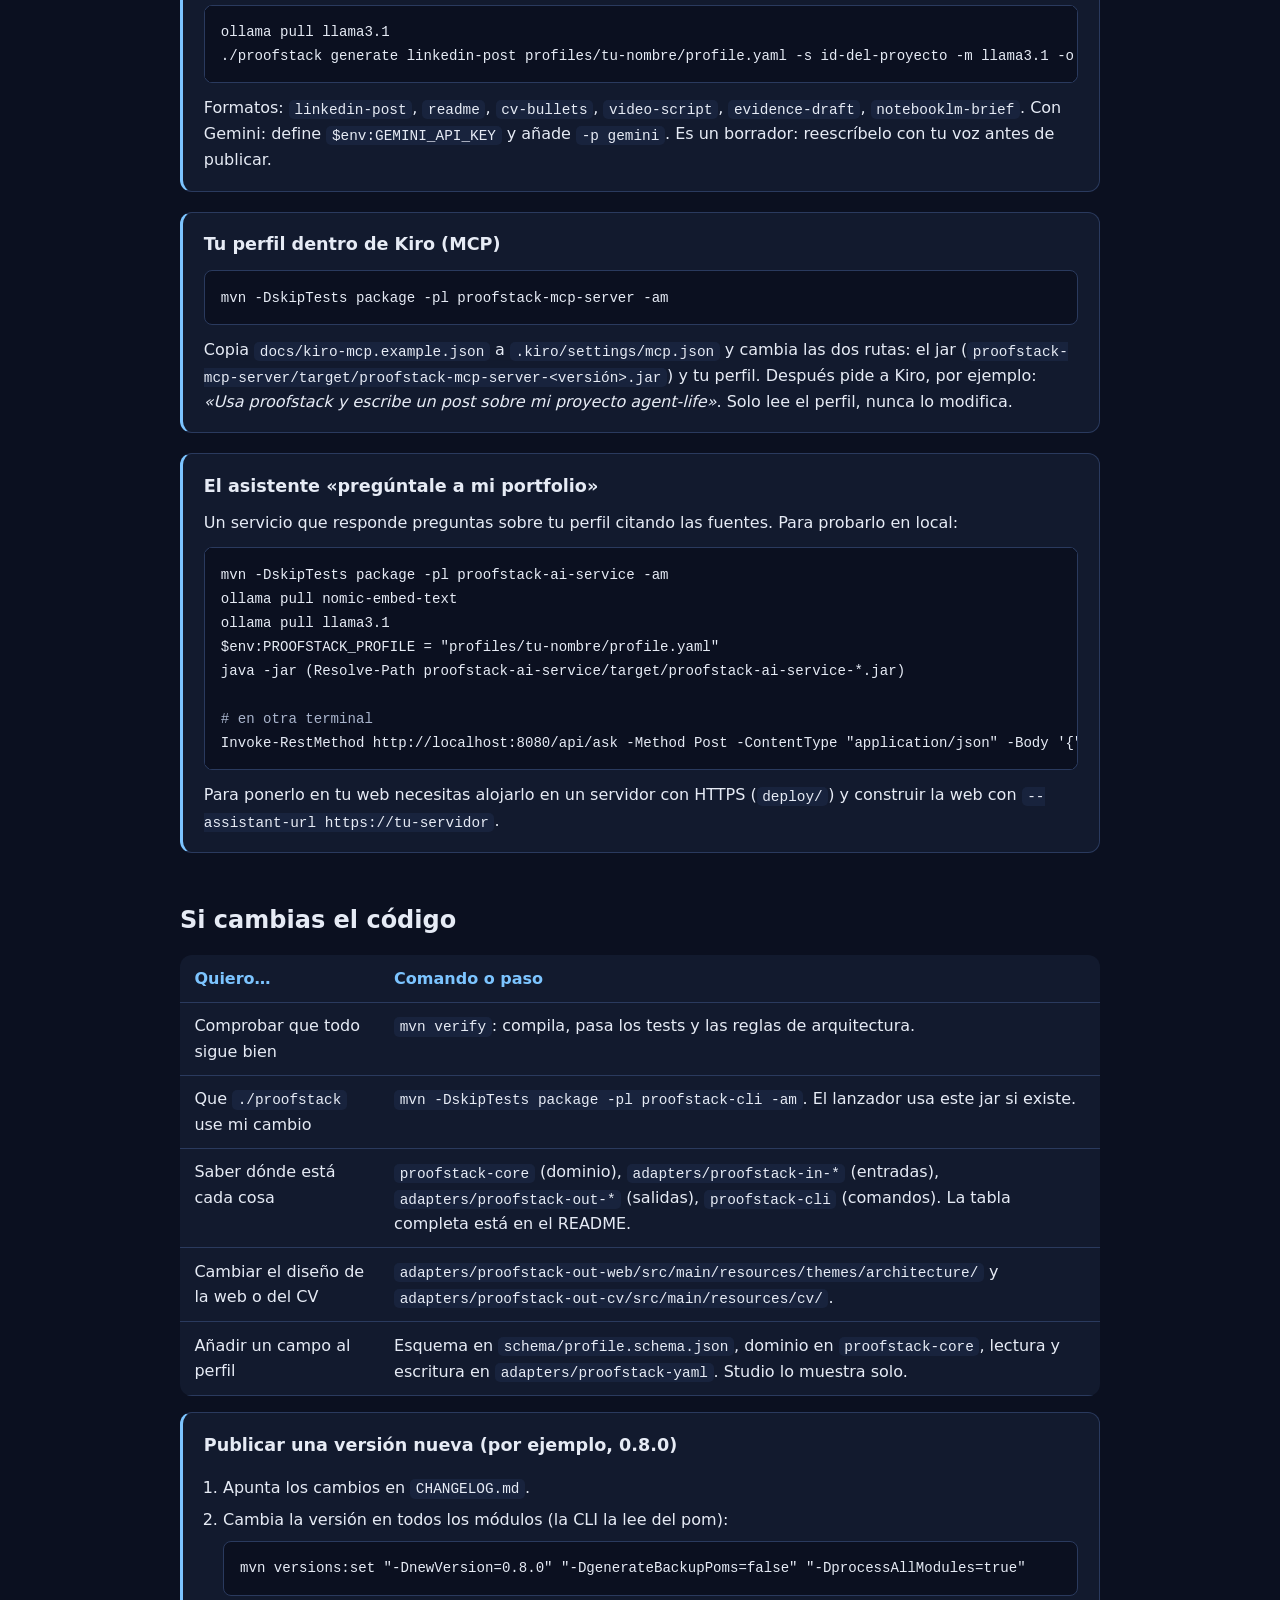
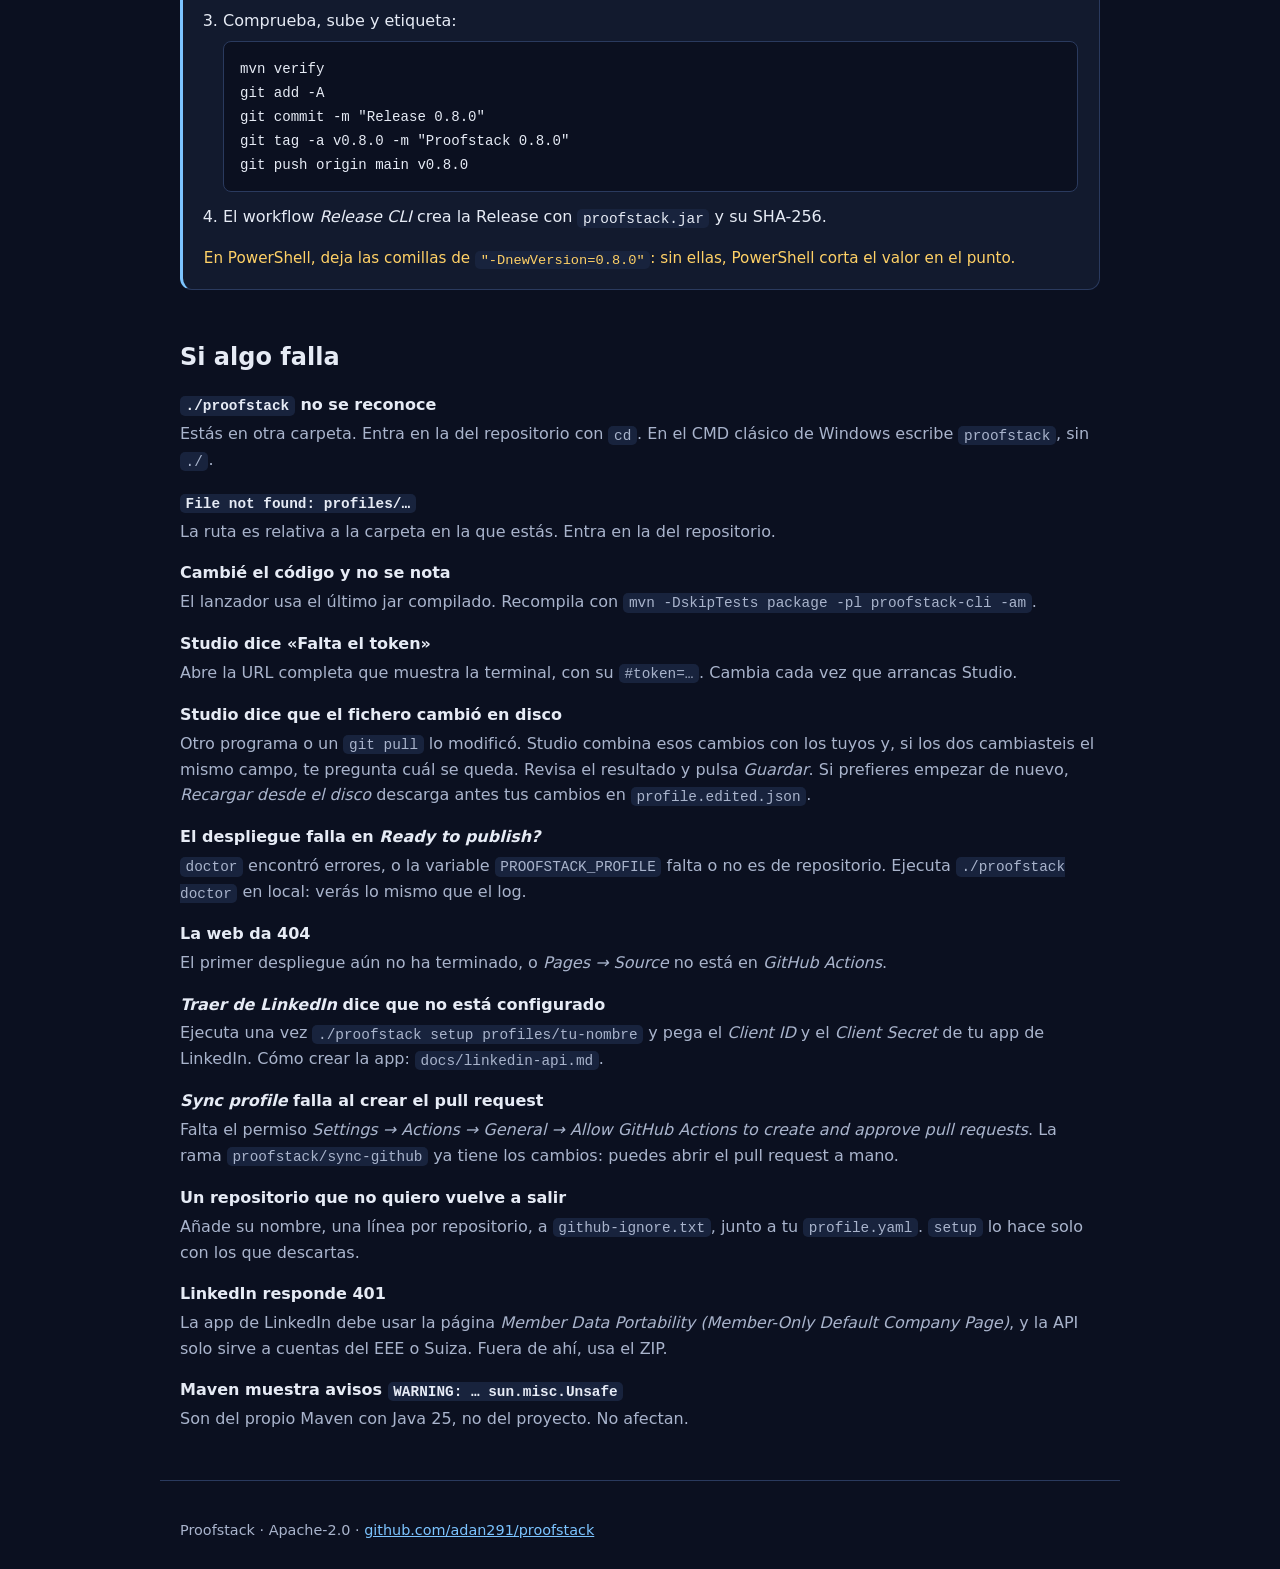
==== commit 779c0b51: "README y guia: que es, que hace, arranque rapido, automatizacion y privacidad" ====
--- a/docs/guide/index.html
+++ b/docs/guide/index.html
@@ -15,9 +15,9 @@
 <header class="hero">
   <p class="eyebrow">Guía · Proofstack v0.7</p>
   <h1>Tu portfolio y tu CV, desde un solo fichero</h1>
-  <p class="lead">Escribes tu carrera una vez en <code>profile.yaml</code>. Proofstack genera la web de portfolio, el CV en PDF y Word, y borradores de contenido. Esta guía explica qué hace y cómo ejecutar cada pieza tú solo.</p>
+  <p class="lead">Proofstack trae tus datos de LinkedIn y GitHub a un fichero, <code>profile.yaml</code>, te deja completarlo en un editor en el navegador y genera con él tu web de portfolio y tu CV en PDF y Word. Cada <code>git push</code> los publica, y cada semana te propone tus repositorios nuevos. Esta guía explica qué hace y cómo usar cada pieza sin ayuda.</p>
   <ul class="cta">
-    <li><a class="btn btn--primary" href="#instalar">Empezar</a></li>
+    <li><a class="btn btn--primary" href="#rapido">Empezar</a></li>
     <li><a class="btn" href="#recetas">Recetas</a></li>
     <li><a class="btn" href="https://github.com/adan291/proofstack">Código en GitHub</a></li>
     <li><a class="btn" href="https://adan291.github.io/proofstack/">Ejemplo real</a></li>
@@ -26,6 +26,7 @@
 
 <nav class="toc" aria-label="En esta guía">
   <ol>
+    <li><a href="#rapido">Arranque rápido</a></li>
     <li><a href="#que">Qué es</a></li>
     <li><a href="#como">Cómo funciona</a></li>
     <li><a href="#instalar">Instalar</a></li>
@@ -41,6 +42,26 @@
 
 <main id="main">
 
+  <section aria-labelledby="rapido">
+    <h2 id="rapido">Arranque rápido</h2>
+    <p>Con Java 25 y Git instalados (<a href="#instalar">cómo</a>), son cuatro pasos:</p>
+    <pre><code><span class="c"># 1. Tu copia: "Use this template" en GitHub, y clónala</span>
+git clone https://github.com/&lt;usuario&gt;/&lt;repo&gt;.git
+cd &lt;repo&gt;
+
+<span class="c"># 2. Perfil, GitHub, LinkedIn y editor, de una vez</span>
+./proofstack setup
+
+<span class="c"># 3. La web y el CV en tu equipo</span>
+./proofstack build profiles/&lt;tu-nombre&gt;/profile.yaml --out dist --with-cv
+
+<span class="c"># 4. Publicar (antes, los tres ajustes de «Publicar en GitHub Pages»)</span>
+git add -A
+git commit -m "Mi perfil"
+git push</code></pre>
+    <p>Cada paso está explicado más abajo. Si es tu primera vez, sigue la guía en orden.</p>
+  </section>
+
   <section aria-labelledby="que">
     <h2 id="que">Qué es</h2>
     <p>Un portfolio de backend suele ser una lista de tecnologías que nadie puede comprobar. Proofstack organiza tu carrera en <strong>áreas</strong> (Backend, Arquitectura, IA, Liderazgo…) y cada área enlaza a dos tipos de prueba:</p>
@@ -58,19 +79,27 @@
     <div class="cards">
       <article class="card">
         <h3>Web de portfolio</h3>
-        <p>Tu carrera como un mapa de áreas, accesible y estática. Se publica sola en GitHub Pages.</p>
+        <p>Tus proyectos destacados nada más entrar, tu carrera como un mapa de áreas y la línea de tiempo. Estática, accesible y con efectos que se apagan si el visitante pide menos movimiento.</p>
       </article>
       <article class="card">
         <h3>CV en PDF y Word</h3>
-        <p>Una o dos páginas en una columna, apto para filtros ATS. Se puede ordenar para una oferta concreta.</p>
+        <p>Dos páginas como mucho, en una columna, apto para filtros ATS. Se adapta a una oferta o a un área, y el teléfono solo va en la copia que envías.</p>
       </article>
       <article class="card">
         <h3>Editor en el navegador</h3>
-        <p>Studio: formularios con los avisos junto a cada campo y vista previa. Nunca guarda un perfil inválido.</p>
+        <p>Studio: formularios con los avisos junto a cada campo, vista previa y botones para traer LinkedIn y GitHub. Nunca guarda un perfil inválido.</p>
       </article>
       <article class="card">
         <h3>Importadores</h3>
-        <p>Experiencia, formación, skills, idiomas y certificaciones desde LinkedIn, y repos públicos desde GitHub.</p>
+        <p>Experiencia, formación, skills, idiomas y certificaciones desde LinkedIn, y repos públicos desde GitHub. Nunca traen email ni teléfono, y nunca tocan tus proyectos ni tus evidencias.</p>
+      </article>
+      <article class="card">
+        <h3>Un comando para empezar</h3>
+        <p><code>setup</code> crea el perfil, trae GitHub y LinkedIn, te dice qué falta y abre el editor. Puedes repetirlo cuando quieras.</p>
+      </article>
+      <article class="card">
+        <h3>Se mantiene solo</h3>
+        <p>Cada <code>git push</code> publica. Cada lunes llega un pull request con tus repos nuevos, y cada tres meses una issue para traer LinkedIn.</p>
       </article>
     </div>
   </section>
@@ -82,9 +111,9 @@
       <div class="flow__col">
         <p class="flow__label">Entradas</p>
         <ul>
-          <li>Tú, a mano o con Studio</li>
-          <li>LinkedIn (ZIP o API)</li>
-          <li>GitHub</li>
+          <li>Tú, con Studio o a mano</li>
+          <li>LinkedIn (API o ZIP)</li>
+          <li>GitHub, también cada semana</li>
         </ul>
       </div>
       <div class="flow__arrow" aria-hidden="true">→</div>
@@ -107,7 +136,8 @@
     <ol class="rules">
       <li><strong>Nada inventado.</strong> El CV y la web solo dicen lo que pone tu perfil. Si un modelo de IA añade un número que no está en tu perfil, sale marcado como aviso.</li>
       <li><strong>Nada a medias.</strong> Cualquier <code>TODO</code> o enlace de ejemplo bloquea la publicación.</li>
-      <li><strong>Tu fichero manda.</strong> Los importadores escriben siempre en un fichero nuevo y nunca sobrescriben el tuyo.</li>
+      <li><strong>Tu fichero manda.</strong> Lo importado nunca pisa tus proyectos ni tus evidencias. Studio no guarda nada hasta que pulses <em>Guardar</em>, y la sincronización semanal te lo propone en un pull request.</li>
+      <li><strong>Tus datos privados, privados.</strong> El email solo aparece si lo escribes tú, y el teléfono nunca se publica. Las claves de LinkedIn se guardan en tu carpeta de usuario, nunca en el repositorio.</li>
     </ol>
     <p class="note">Por dentro: Java 25 con arquitectura hexagonal. Un núcleo sin frameworks y un adaptador por cada entrada y cada salida; ArchUnit comprueba esas reglas en cada build. Las decisiones están en <code>docs/adr</code>.</p>
   </section>
@@ -205,7 +235,7 @@
 
   <section aria-labelledby="publicar">
     <h2 id="publicar">Publicar en GitHub Pages</h2>
-    <p>La primera vez, dos ajustes en tu repositorio. Después, cada <code>git push</code> publica solo.</p>
+    <p>La primera vez, tres ajustes en tu repositorio. Después, cada <code>git push</code> publica solo y tu perfil se mantiene al día.</p>
     <ol class="steps">
       <li class="step">
         <h3>Activa Pages</h3>
@@ -223,7 +253,26 @@
 git push</code></pre>
         <p>En la pestaña <em>Actions</em> verás <em>Deploy portfolio</em>: pasa <code>doctor</code>, construye la web y el CV, genera el PDF y publica en unos 3 minutos. Tu web queda en <code>https://&lt;usuario&gt;.github.io/&lt;repo&gt;/</code>, y esta guía en <code>/guide/</code>.</p>
       </li>
+      <li class="step">
+        <h3>Deja que se mantenga solo</h3>
+        <p><strong>Settings → Actions → General → Workflow permissions</strong>, marca <em>Allow GitHub Actions to create and approve pull requests</em>. Con eso, el workflow <em>Sync profile</em>:</p>
+        <ul>
+          <li><strong>cada lunes</strong> te abre un pull request con tus repositorios públicos nuevos, como proyectos en borrador;</li>
+          <li><strong>cada tres meses</strong> te abre una issue para que traigas LinkedIn desde Studio. LinkedIn no deja que un workflow lea tu perfil sin ti.</li>
+        </ul>
+        <p class="tip">Mientras un proyecto tenga <code>TODO</code>, <code>doctor</code> bloquea el despliegue: aceptar el pull request sin completarlo no cambia tu web.</p>
+      </li>
     </ol>
+    <table>
+      <caption class="sr-only">Workflows del repositorio</caption>
+      <thead><tr><th scope="col">Workflow</th><th scope="col">Cuándo</th><th scope="col">Qué hace</th></tr></thead>
+      <tbody>
+        <tr><td><em>Deploy portfolio</em></td><td>Cada push a <code>main</code></td><td>Publica la web, el CV en PDF y Word, y esta guía</td></tr>
+        <tr><td><em>Sync profile</em></td><td>Cada lunes y cada tres meses</td><td>Pull request con repos nuevos e issue de LinkedIn</td></tr>
+        <tr><td><em>CI</em></td><td>Cada push a <code>main</code> y cada pull request</td><td>Compila y pasa los tests</td></tr>
+        <tr><td><em>Release CLI</em></td><td>Cada tag <code>v*</code></td><td>Publica <code>proofstack.jar</code></td></tr>
+      </tbody>
+    </table>
   </section>
 
   <section aria-labelledby="recetas">
@@ -232,7 +281,7 @@
 
     <article class="recipe">
       <h3>Actualizar tu perfil y tu web</h3>
-      <pre><code>./proofstack studio profiles/tu-nombre/profile.yaml    <span class="c"># edita y guarda; Ctrl+C al terminar</span>
+      <pre><code>./proofstack studio profiles/tu-nombre/profile.yaml    <span class="c"># edita, trae LinkedIn o GitHub, guarda; Ctrl+C al terminar</span>
 ./proofstack doctor profiles/tu-nombre/profile.yaml    <span class="c"># 0 errores = se puede publicar</span>
 git add -A
 git commit -m "Actualizo mi perfil"
@@ -374,6 +423,12 @@
       <dd><code>doctor</code> encontró errores, o la variable <code>PROOFSTACK_PROFILE</code> falta o no es de repositorio. Ejecuta <code>./proofstack doctor</code> en local: verás lo mismo que el log.</dd>
       <dt>La web da 404</dt>
       <dd>El primer despliegue aún no ha terminado, o <em>Pages → Source</em> no está en <em>GitHub Actions</em>.</dd>
+      <dt><em>Traer de LinkedIn</em> dice que no está configurado</dt>
+      <dd>Ejecuta una vez <code>./proofstack setup profiles/tu-nombre</code> y pega el <em>Client ID</em> y el <em>Client Secret</em> de tu app de LinkedIn. Cómo crear la app: <code>docs/linkedin-api.md</code>.</dd>
+      <dt><em>Sync profile</em> falla al crear el pull request</dt>
+      <dd>Falta el permiso <em>Settings → Actions → General → Allow GitHub Actions to create and approve pull requests</em>. La rama <code>proofstack/sync-github</code> ya tiene los cambios: puedes abrir el pull request a mano.</dd>
+      <dt>Un repositorio que no quiero vuelve a salir</dt>
+      <dd>Añade su nombre, una línea por repositorio, a <code>github-ignore.txt</code>, junto a tu <code>profile.yaml</code>. <code>setup</code> lo hace solo con los que descartas.</dd>
       <dt>LinkedIn responde 401</dt>
       <dd>La app de LinkedIn debe usar la página <em>Member Data Portability (Member-Only Default Company Page)</em>, y la API solo sirve a cuentas del EEE o Suiza. Fuera de ahí, usa el ZIP.</dd>
       <dt>Maven muestra avisos <code>WARNING: … sun.misc.Unsafe</code></dt>
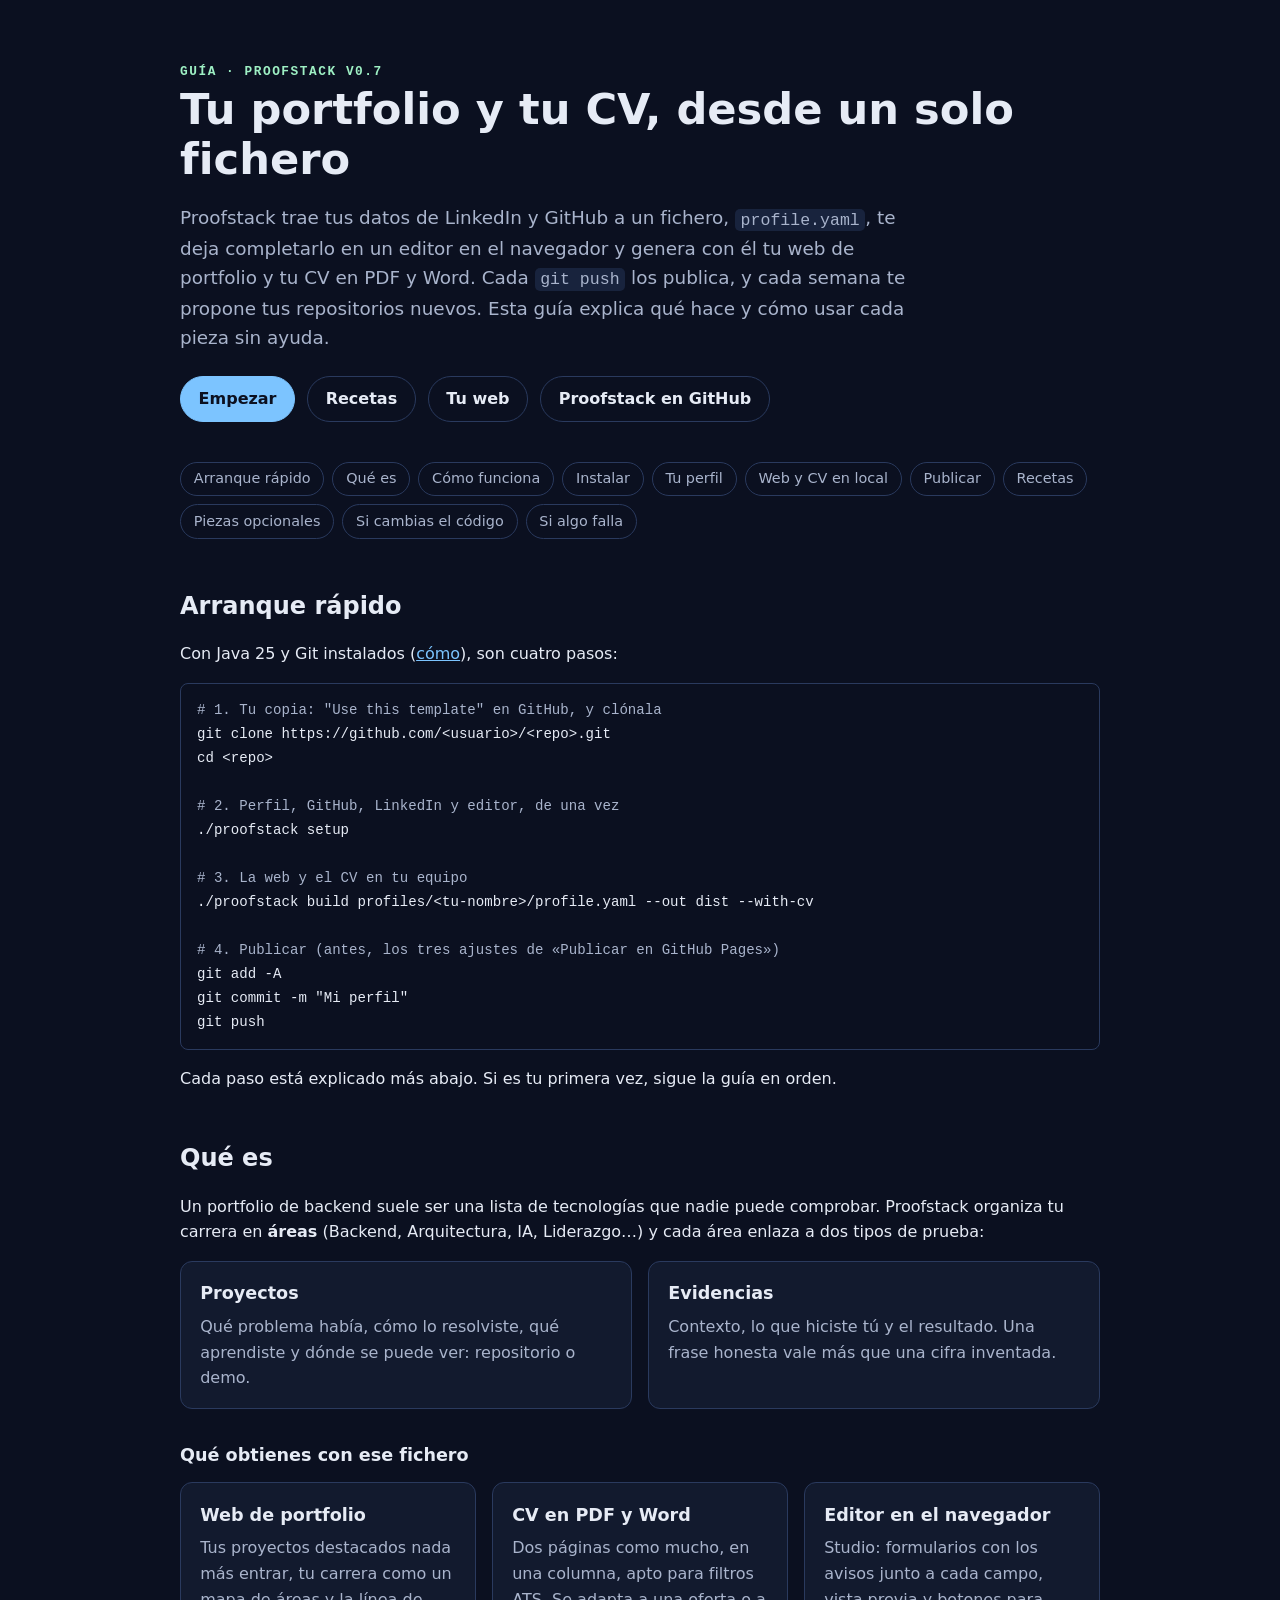
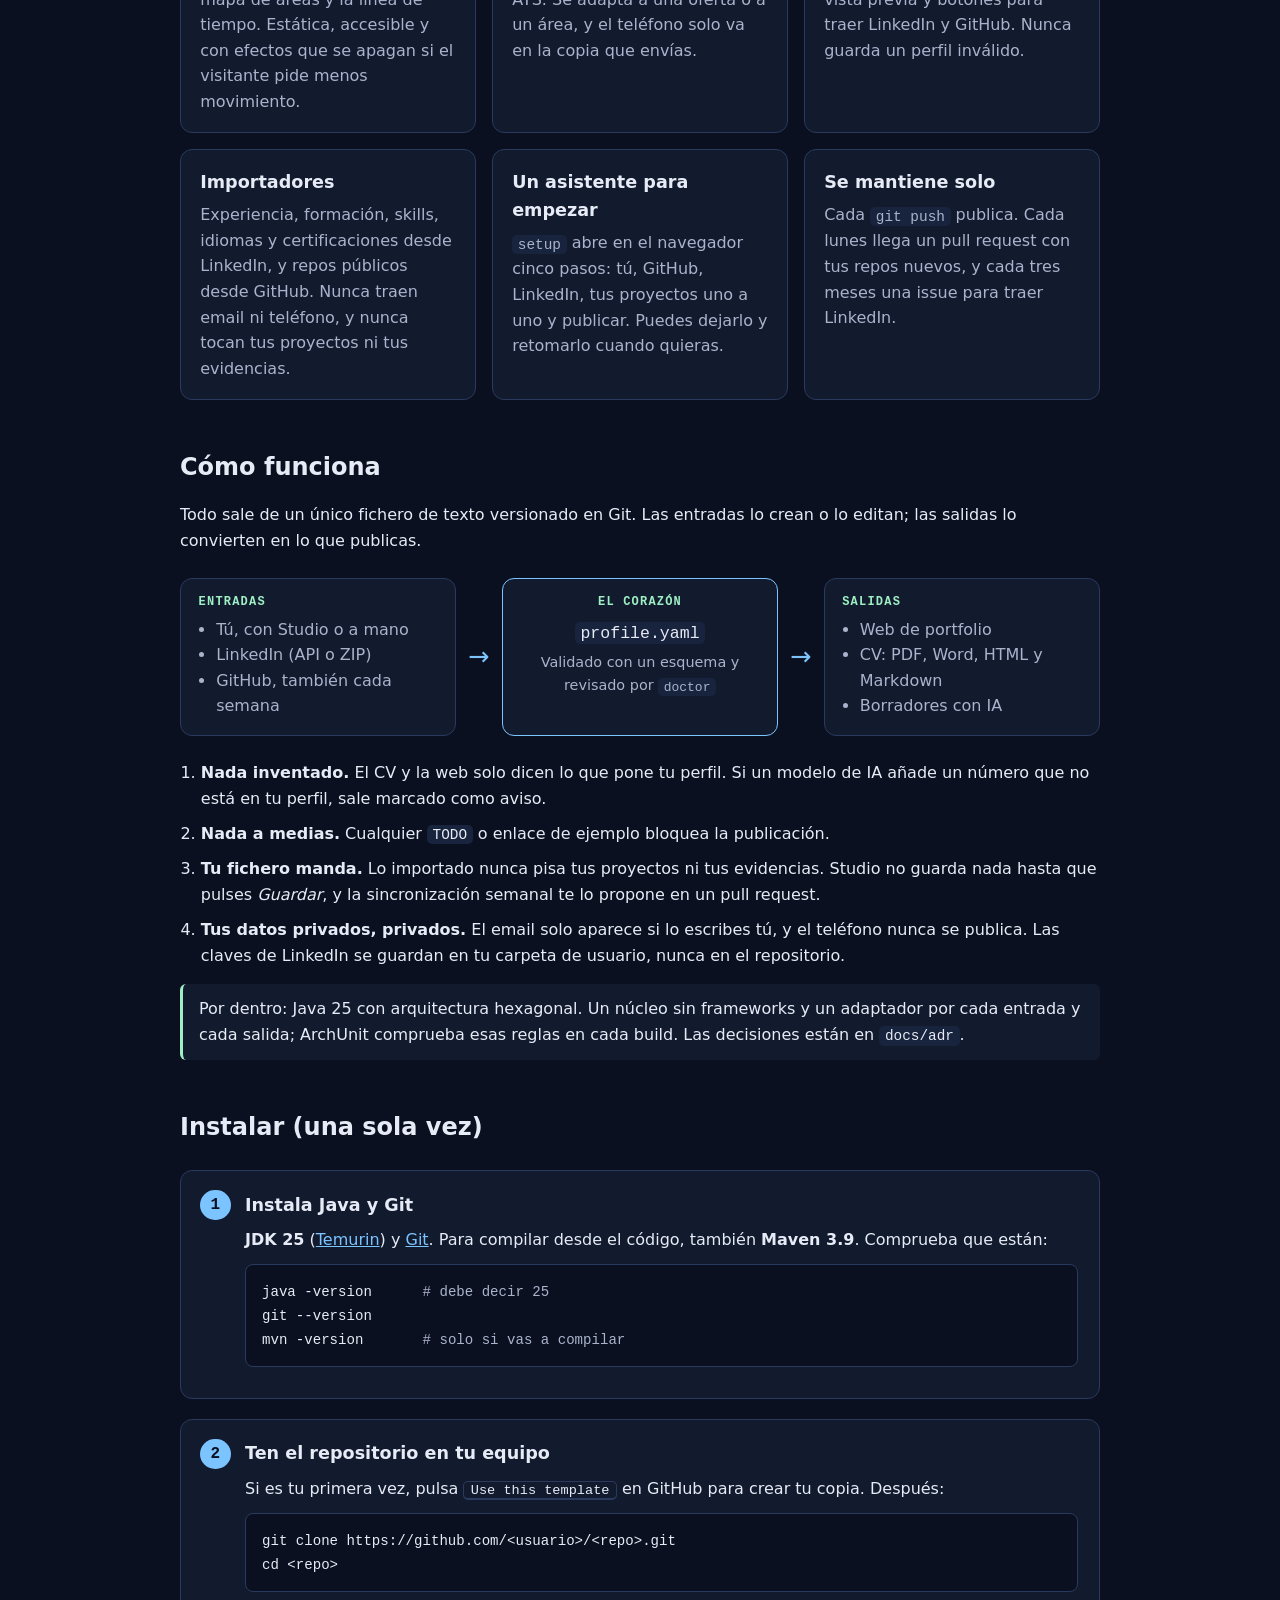
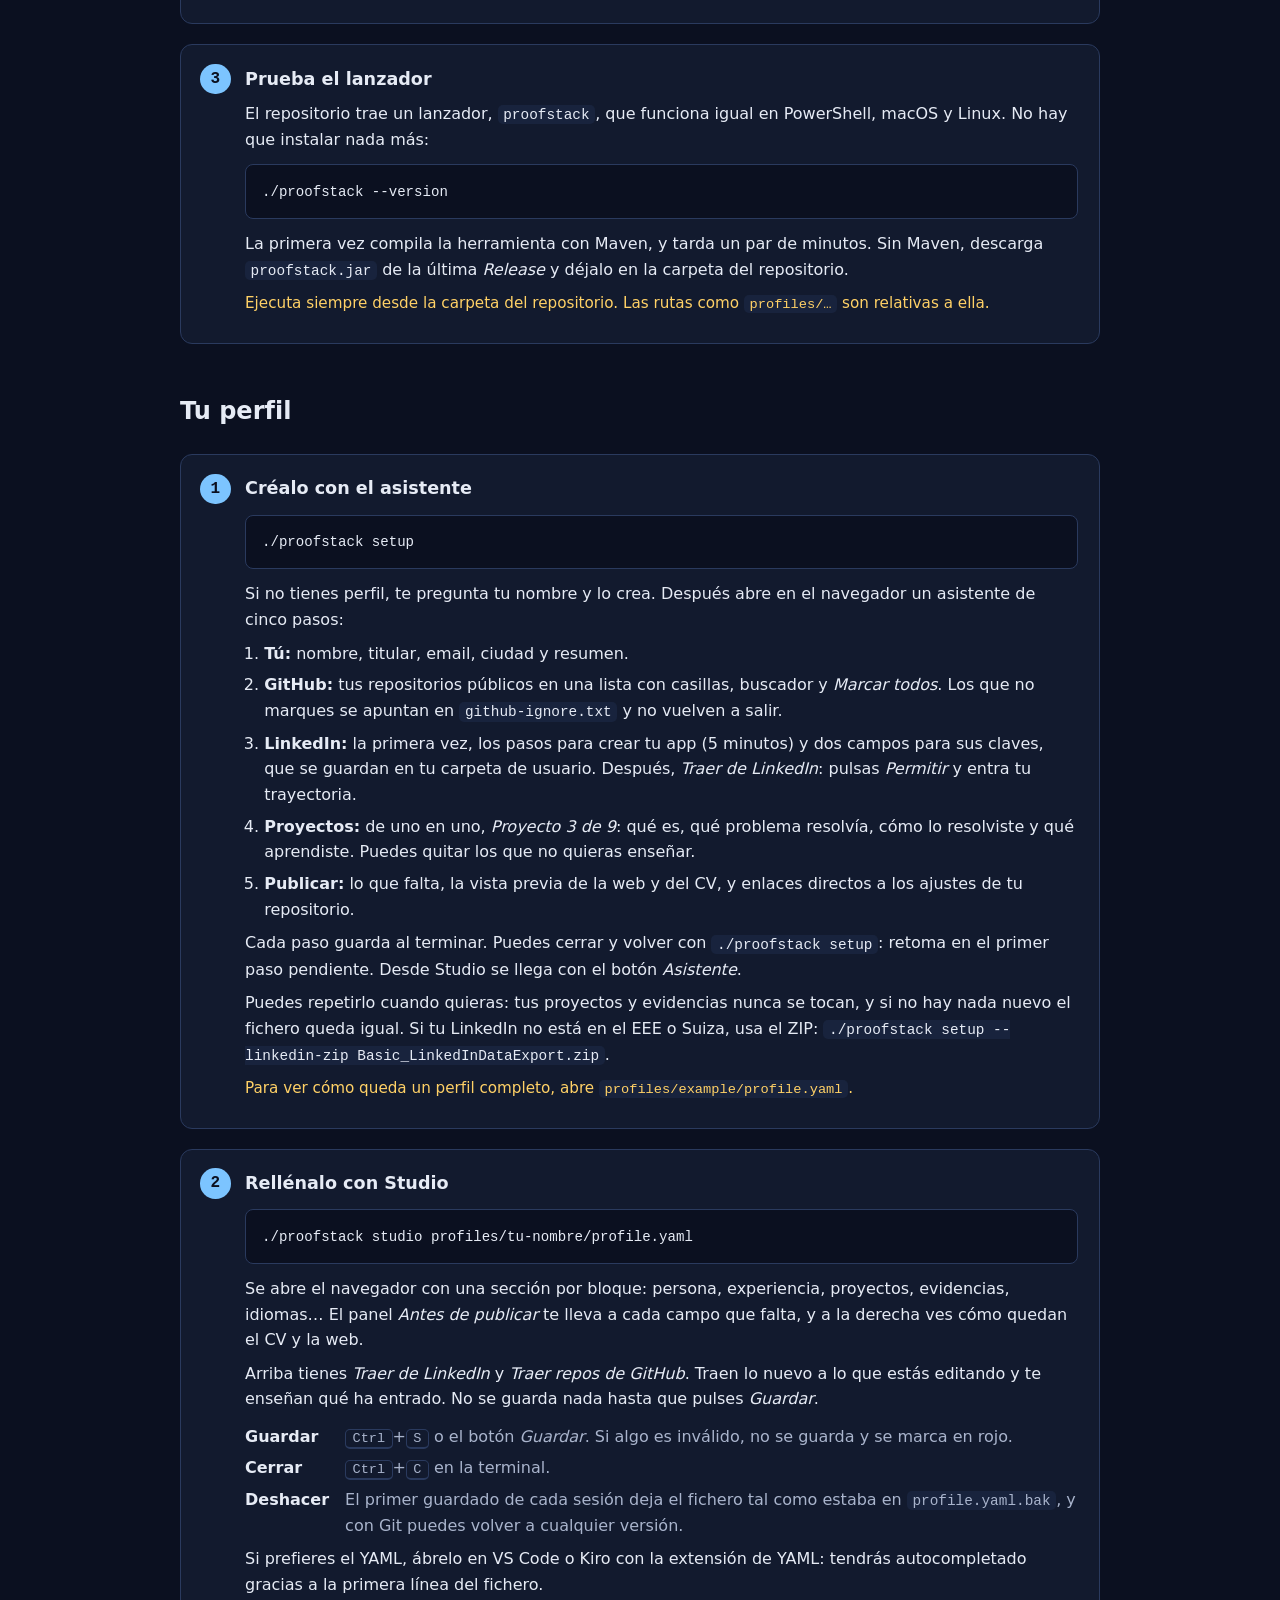
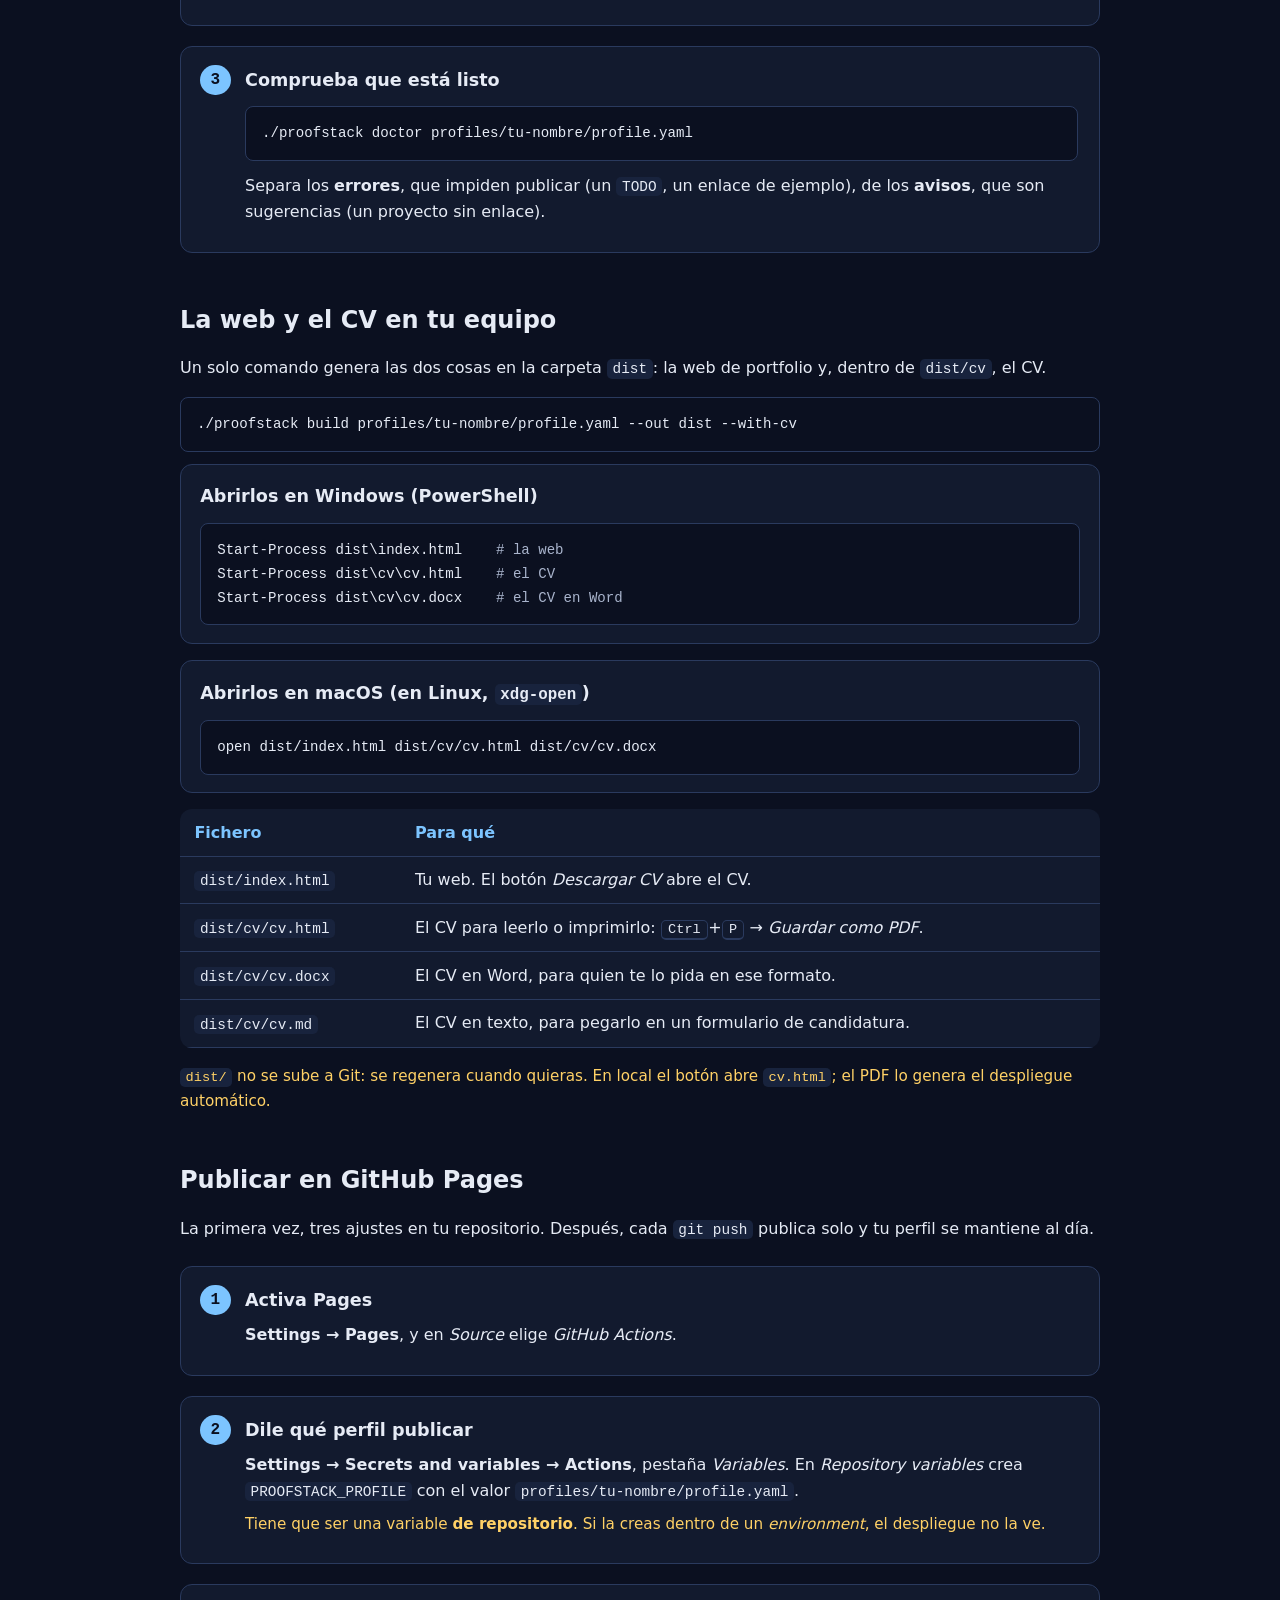
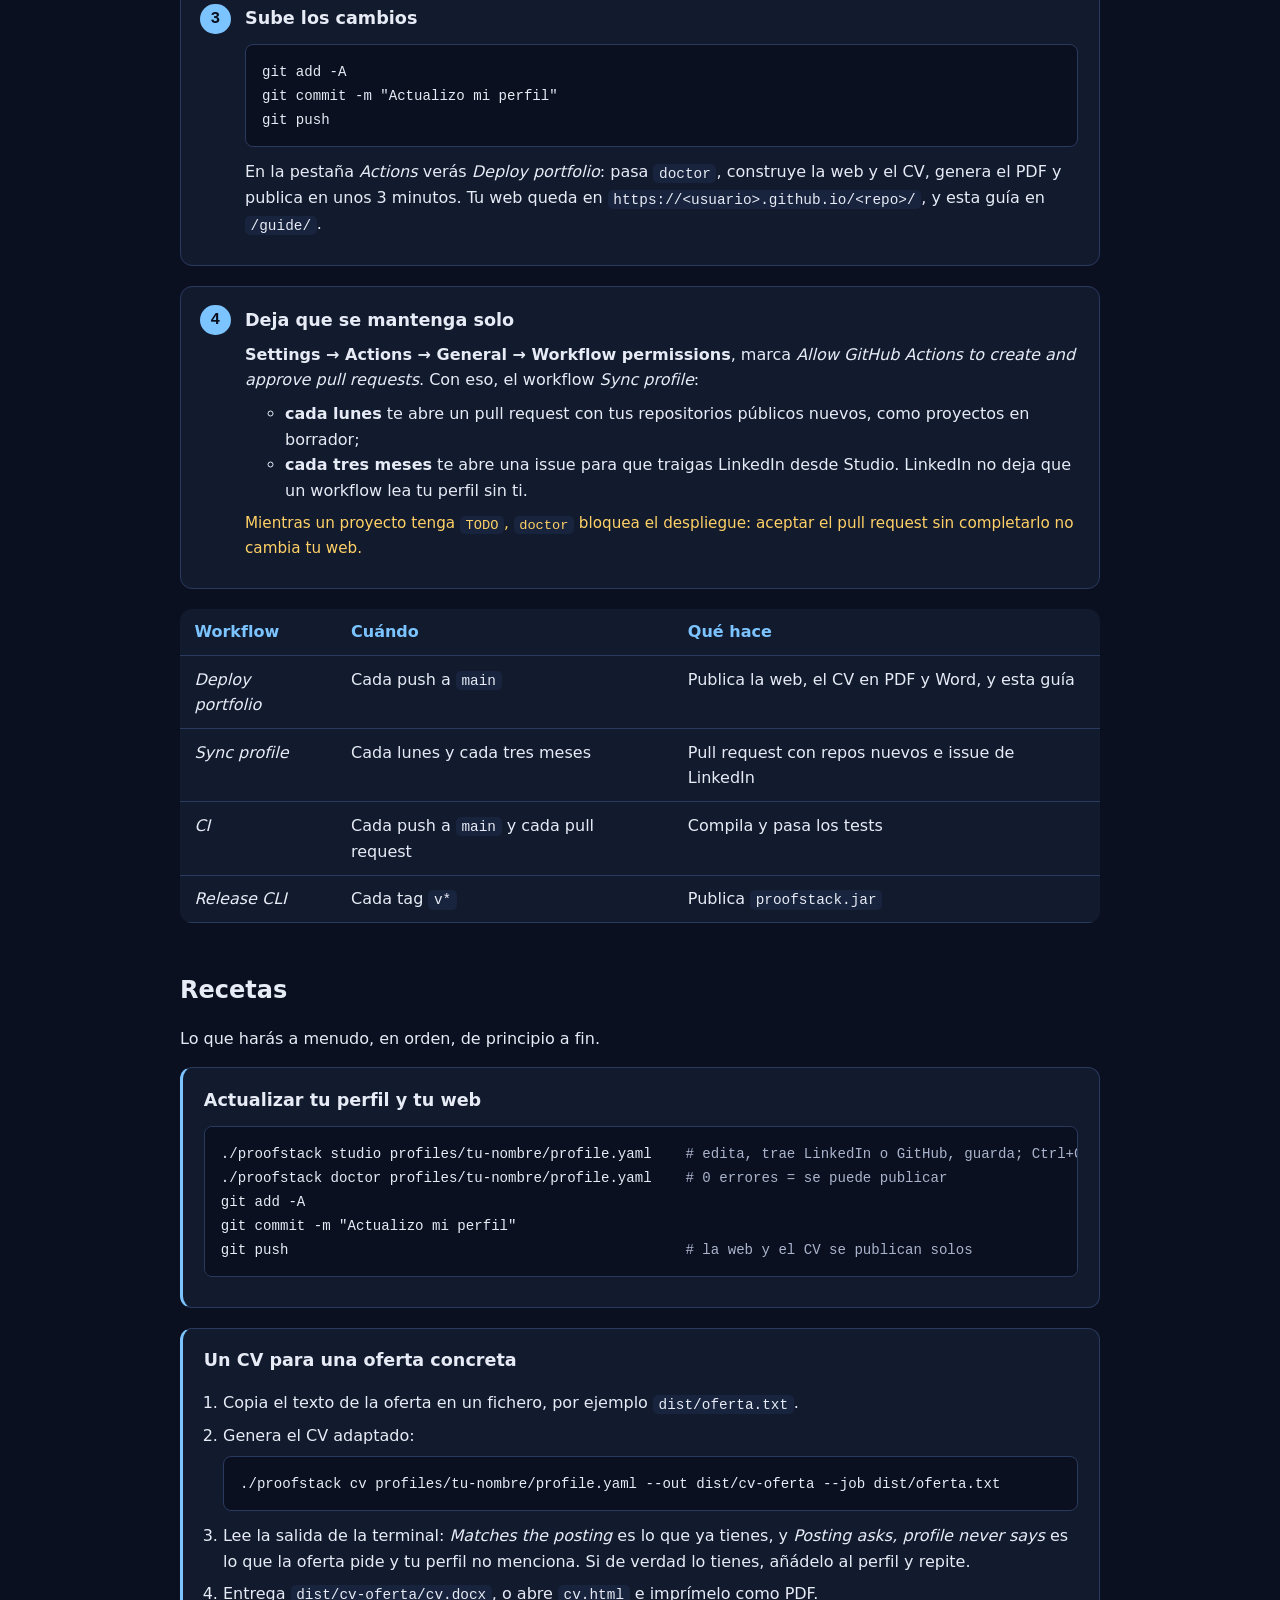
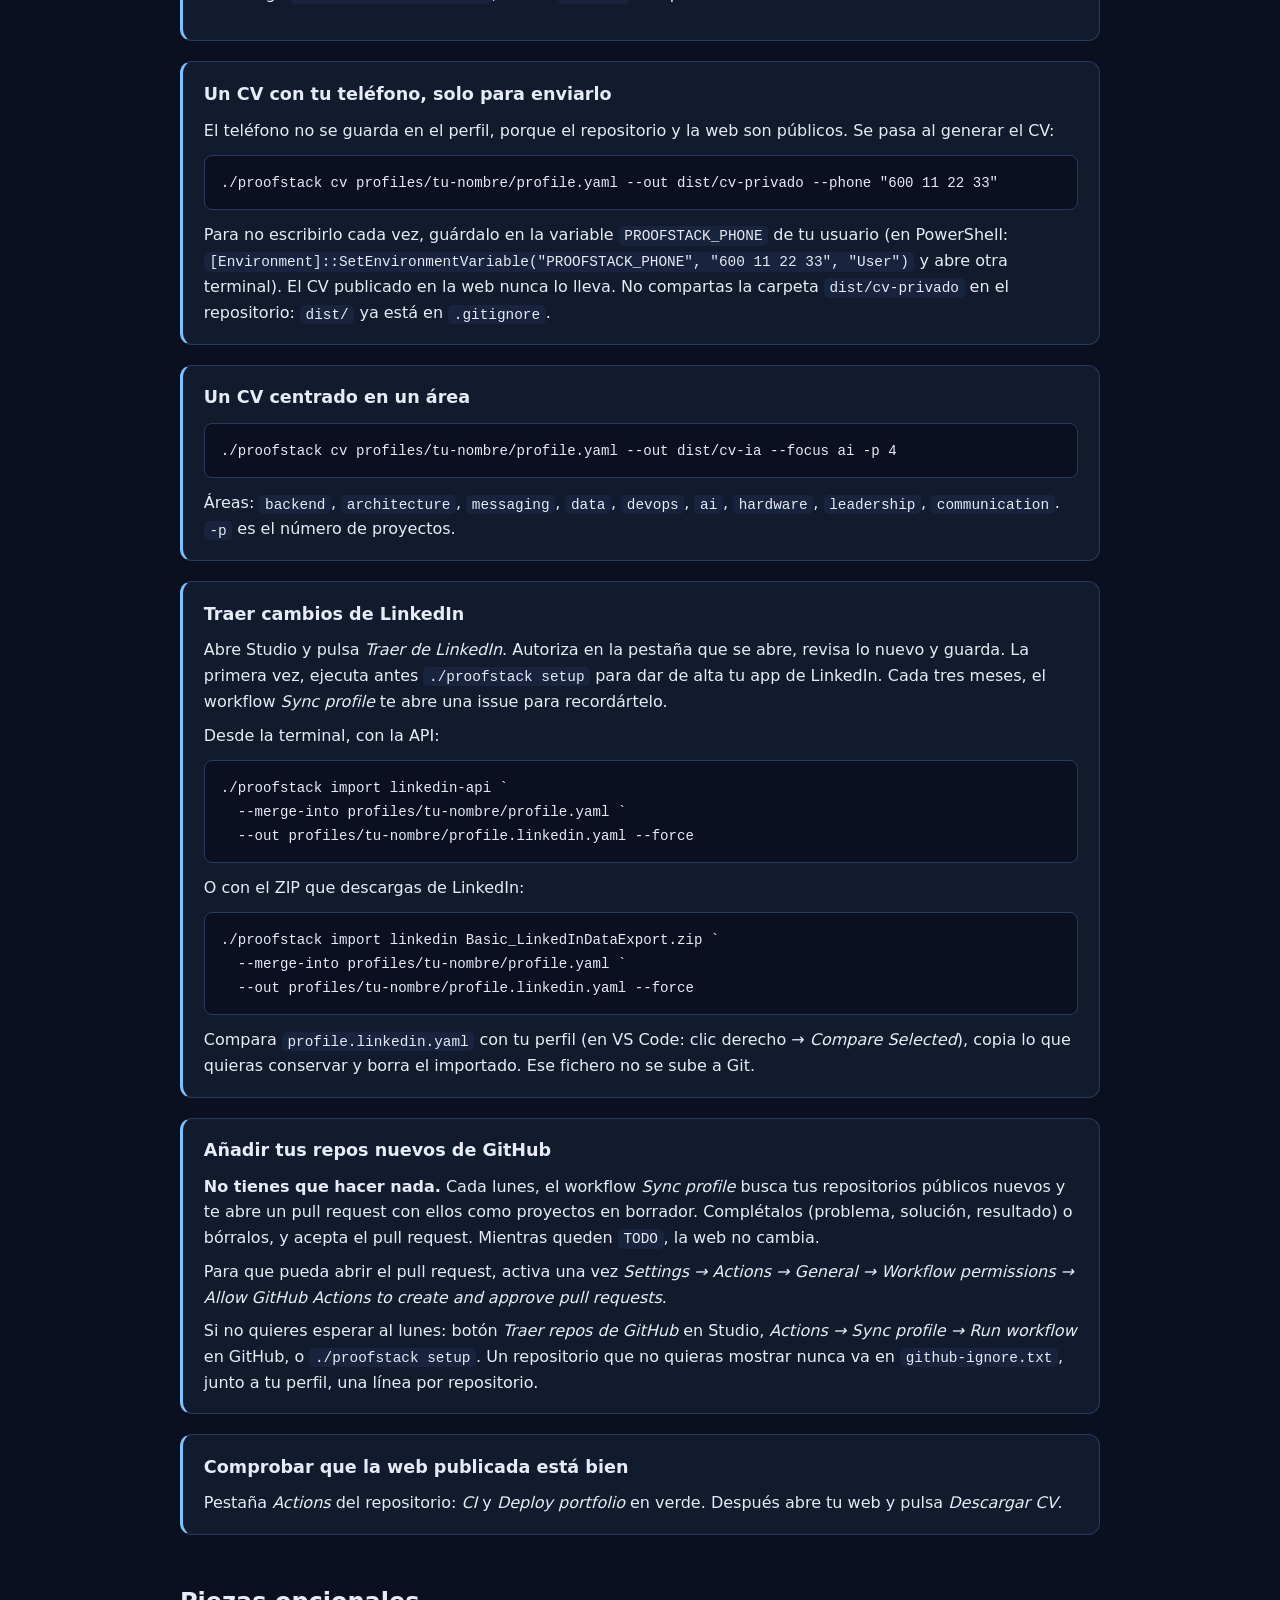
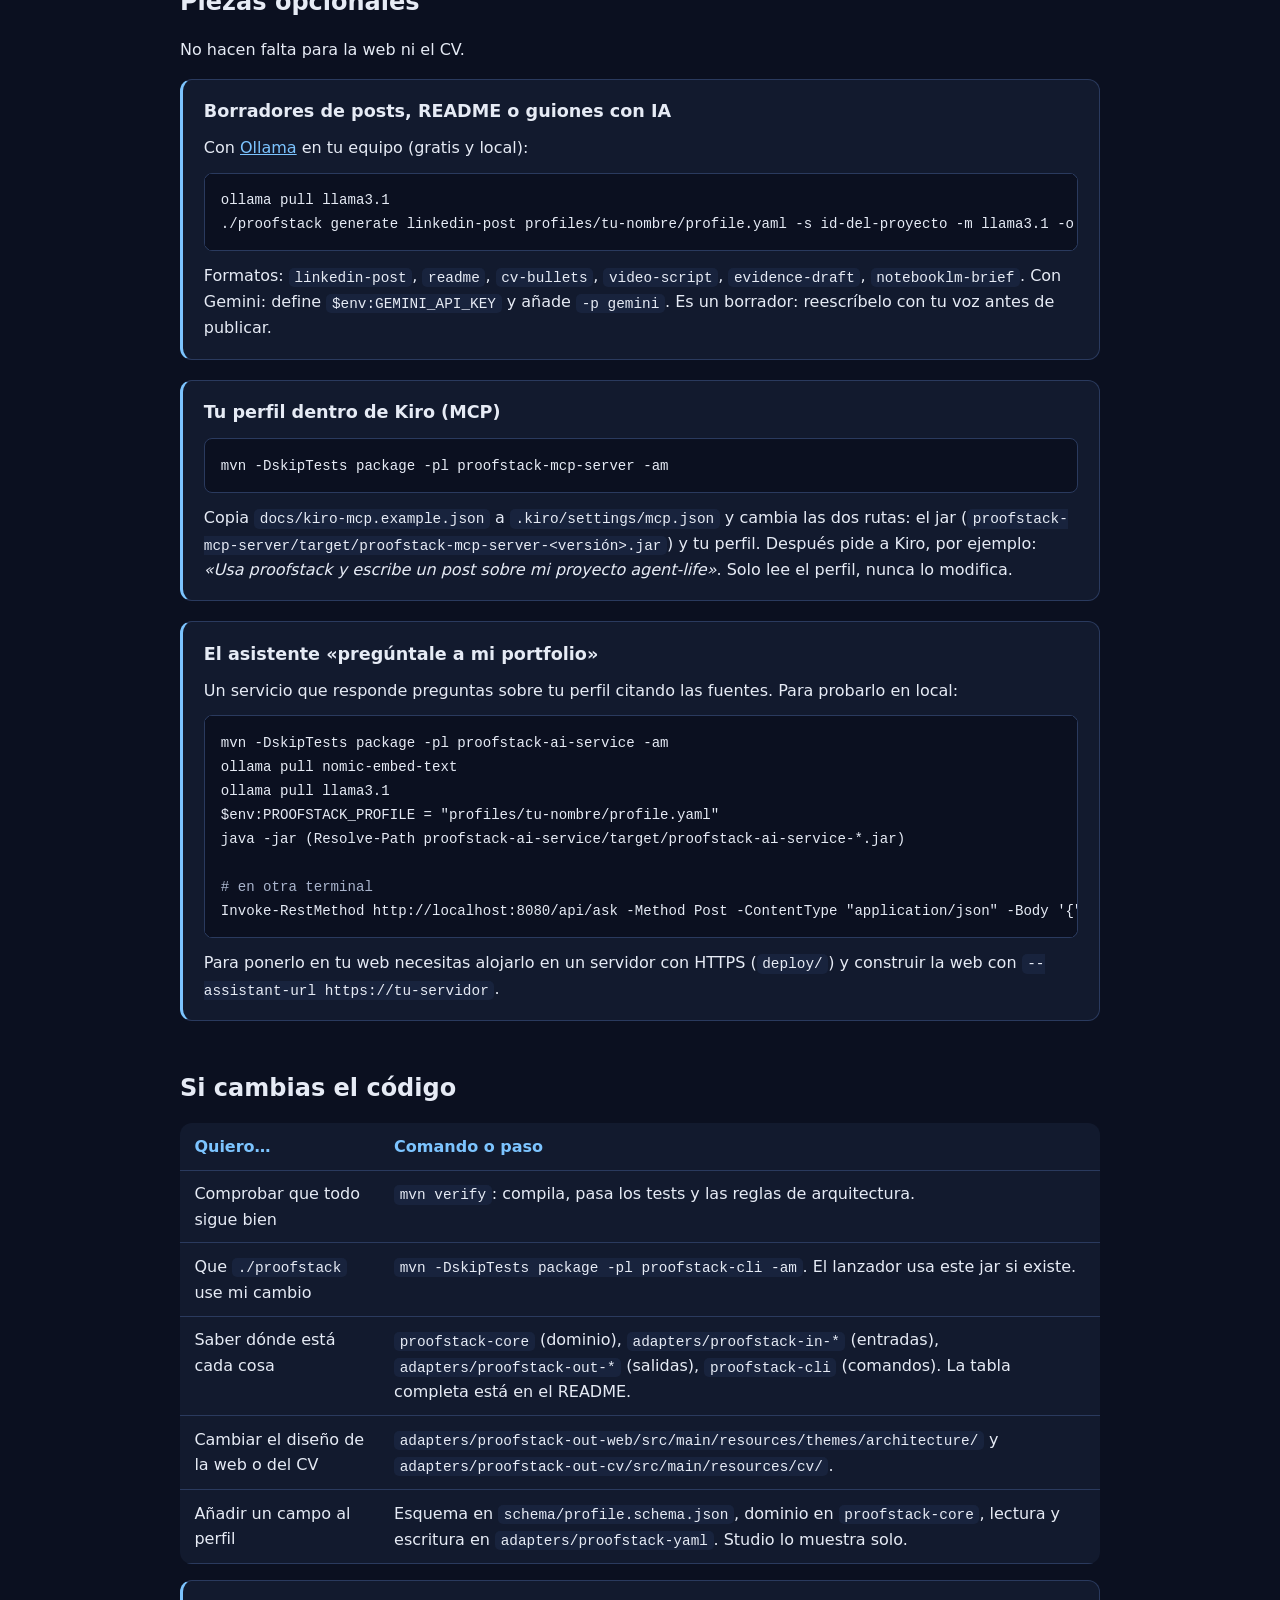
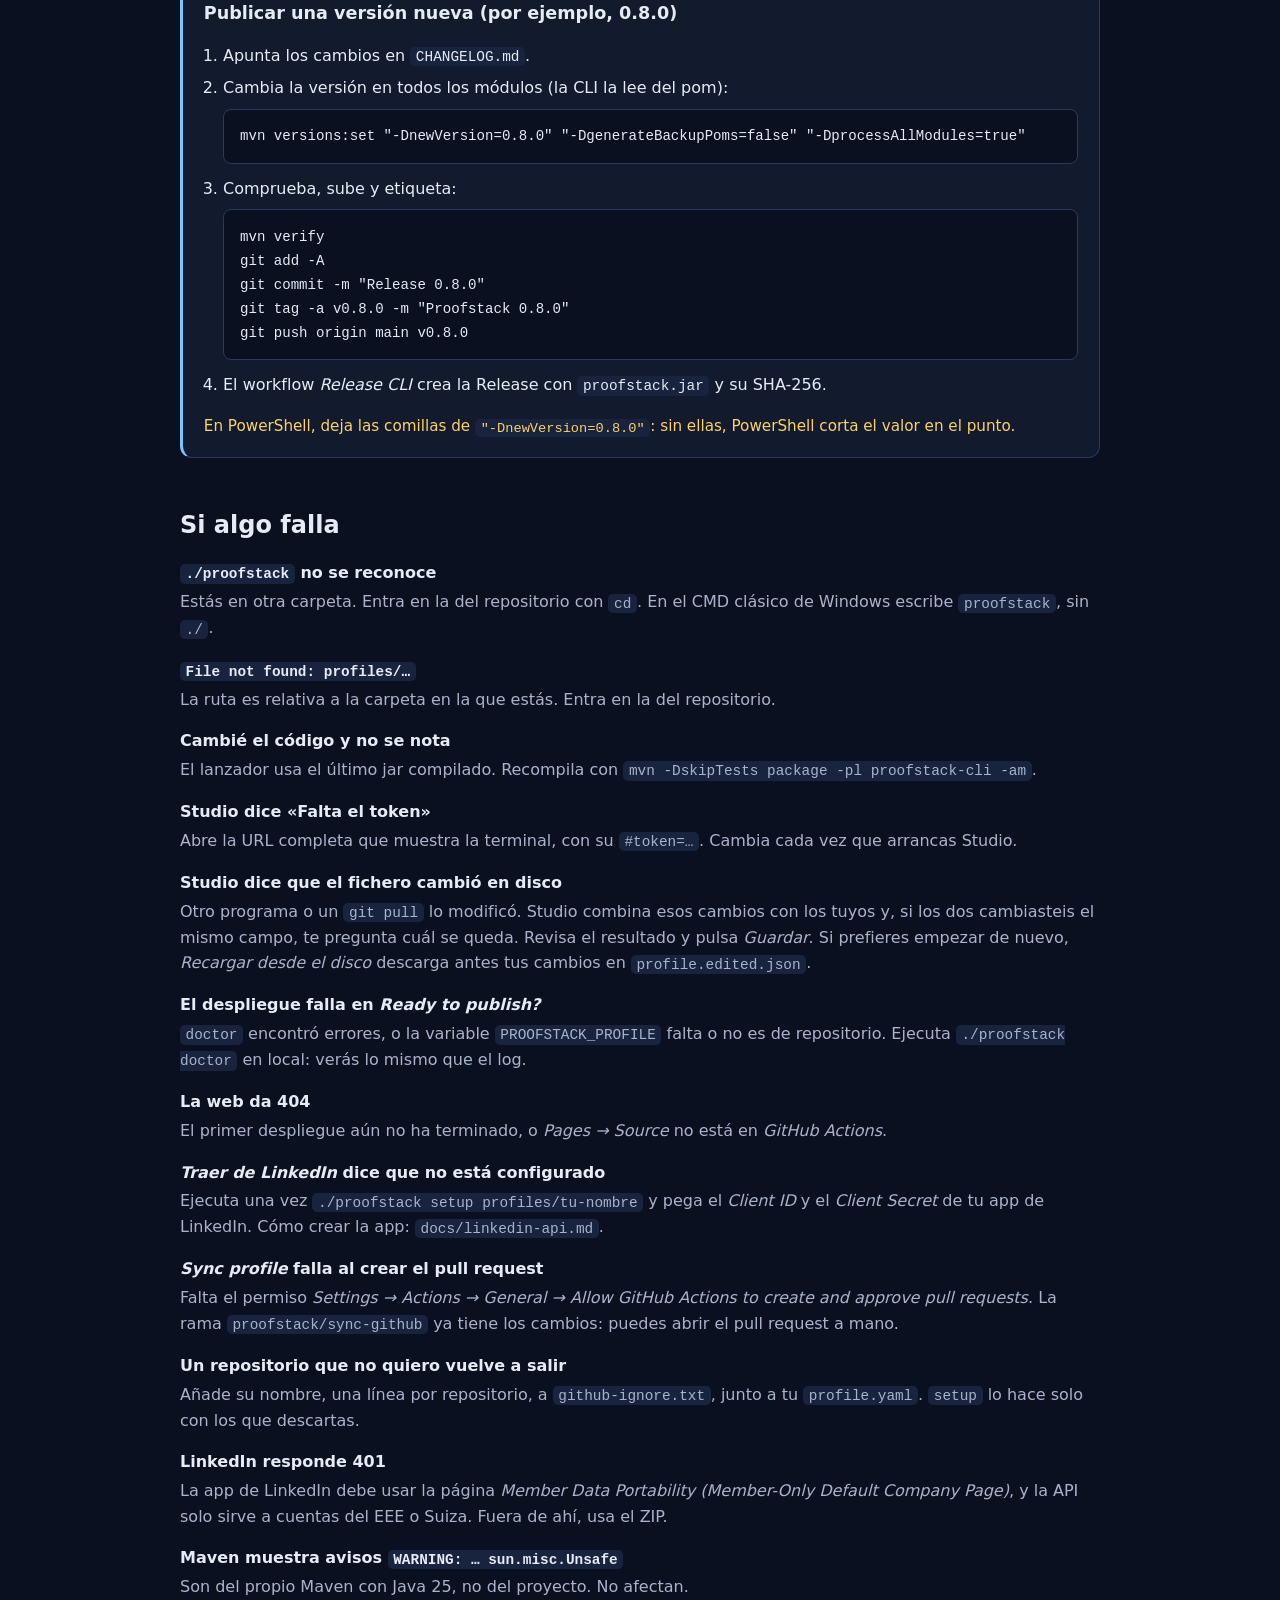
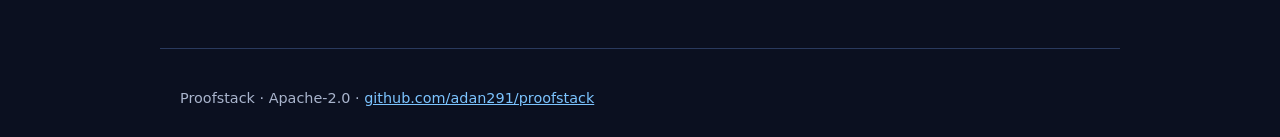
==== commit 0df781b8: "Asistente por pasos en Studio y documentacion sin perfil real como ejemplo" ====
--- a/docs/guide/index.html
+++ b/docs/guide/index.html
@@ -19,8 +19,8 @@
   <ul class="cta">
     <li><a class="btn btn--primary" href="#rapido">Empezar</a></li>
     <li><a class="btn" href="#recetas">Recetas</a></li>
-    <li><a class="btn" href="https://github.com/adan291/proofstack">Código en GitHub</a></li>
-    <li><a class="btn" href="https://adan291.github.io/proofstack/">Ejemplo real</a></li>
+    <li><a class="btn" href="../">Tu web</a></li>
+    <li><a class="btn" href="https://github.com/adan291/proofstack">Proofstack en GitHub</a></li>
   </ul>
 </header>
 
@@ -94,8 +94,8 @@
         <p>Experiencia, formación, skills, idiomas y certificaciones desde LinkedIn, y repos públicos desde GitHub. Nunca traen email ni teléfono, y nunca tocan tus proyectos ni tus evidencias.</p>
       </article>
       <article class="card">
-        <h3>Un comando para empezar</h3>
-        <p><code>setup</code> crea el perfil, trae GitHub y LinkedIn, te dice qué falta y abre el editor. Puedes repetirlo cuando quieras.</p>
+        <h3>Un asistente para empezar</h3>
+        <p><code>setup</code> abre en el navegador cinco pasos: tú, GitHub, LinkedIn, tus proyectos uno a uno y publicar. Puedes dejarlo y retomarlo cuando quieras.</p>
       </article>
       <article class="card">
         <h3>Se mantiene solo</h3>
@@ -172,17 +172,19 @@
     <h2 id="perfil">Tu perfil</h2>
     <ol class="steps">
       <li class="step">
-        <h3>Créalo con un solo comando</h3>
+        <h3>Créalo con el asistente</h3>
         <pre><code>./proofstack setup</code></pre>
-        <p>Te pregunta tu nombre y tu usuario de GitHub, y hace el resto:</p>
+        <p>Si no tienes perfil, te pregunta tu nombre y lo crea. Después abre en el navegador un asistente de cinco pasos:</p>
         <ol class="sub">
-          <li>Crea <code>profiles/tu-nombre/profile.yaml</code>, o usa el que ya tengas.</li>
-          <li>Trae tus repositorios públicos de GitHub y te deja elegir cuáles van al portfolio. Los que descartes se apuntan en <code>github-ignore.txt</code> y no vuelven a salir.</li>
-          <li>Configura LinkedIn la primera vez: te dice cómo crear tu app (5 minutos, solo una vez) y guarda sus claves en tu carpeta de usuario, nunca en el repositorio. Después abre LinkedIn para que pulses <em>Permitir</em> e importa tu trayectoria.</li>
-          <li>Te dice qué falta y abre Studio.</li>
+          <li><strong>Tú:</strong> nombre, titular, email, ciudad y resumen.</li>
+          <li><strong>GitHub:</strong> tus repositorios públicos en una lista con casillas, buscador y <em>Marcar todos</em>. Los que no marques se apuntan en <code>github-ignore.txt</code> y no vuelven a salir.</li>
+          <li><strong>LinkedIn:</strong> la primera vez, los pasos para crear tu app (5 minutos) y dos campos para sus claves, que se guardan en tu carpeta de usuario. Después, <em>Traer de LinkedIn</em>: pulsas <em>Permitir</em> y entra tu trayectoria.</li>
+          <li><strong>Proyectos:</strong> de uno en uno, <em>Proyecto 3 de 9</em>: qué es, qué problema resolvía, cómo lo resolviste y qué aprendiste. Puedes quitar los que no quieras enseñar.</li>
+          <li><strong>Publicar:</strong> lo que falta, la vista previa de la web y del CV, y enlaces directos a los ajustes de tu repositorio.</li>
         </ol>
+        <p>Cada paso guarda al terminar. Puedes cerrar y volver con <code>./proofstack setup</code>: retoma en el primer paso pendiente. Desde Studio se llega con el botón <em>Asistente</em>.</p>
         <p>Puedes repetirlo cuando quieras: tus proyectos y evidencias nunca se tocan, y si no hay nada nuevo el fichero queda igual. Si tu LinkedIn no está en el EEE o Suiza, usa el ZIP: <code>./proofstack setup --linkedin-zip Basic_LinkedInDataExport.zip</code>.</p>
-        <p class="tip">Ejemplo real: <code>profiles/adan/profile.yaml</code>.</p>
+        <p class="tip">Para ver cómo queda un perfil completo, abre <code>profiles/example/profile.yaml</code>.</p>
       </li>
       <li class="step">
         <h3>Rellénalo con Studio</h3>
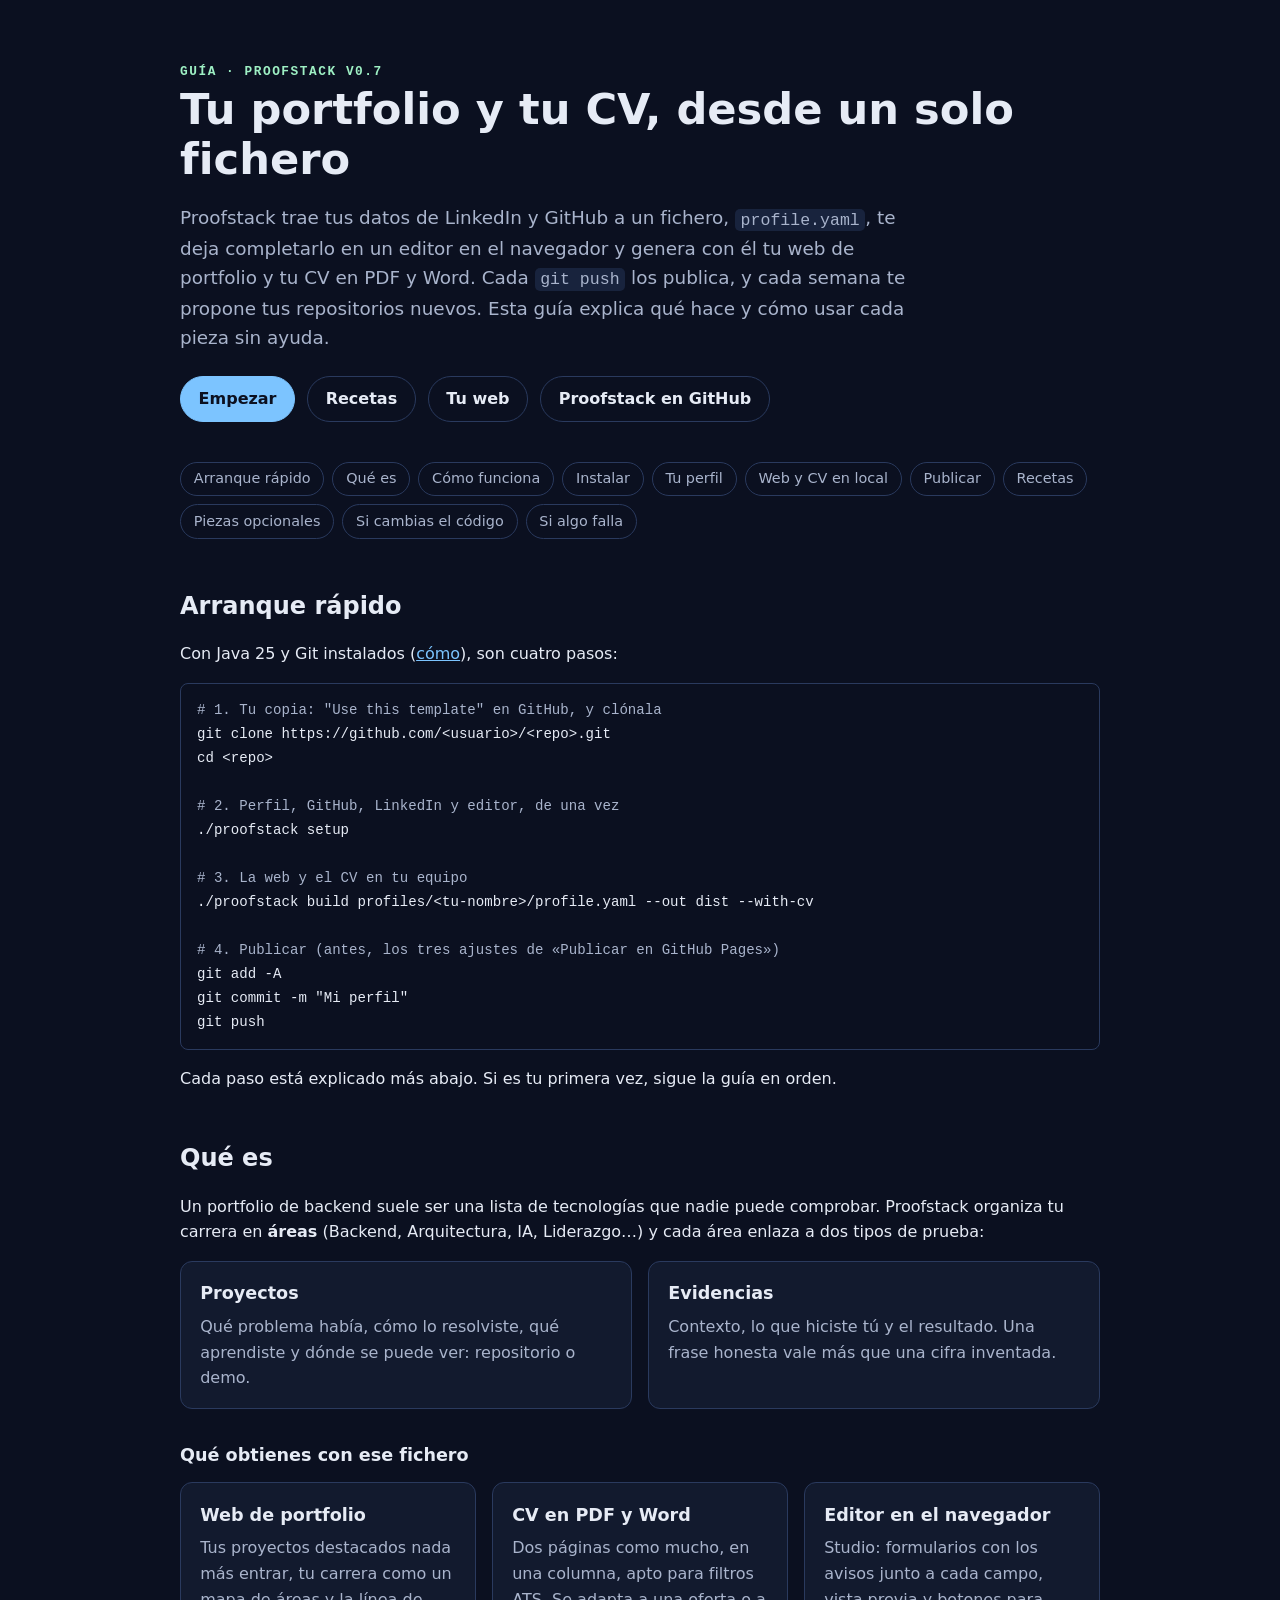
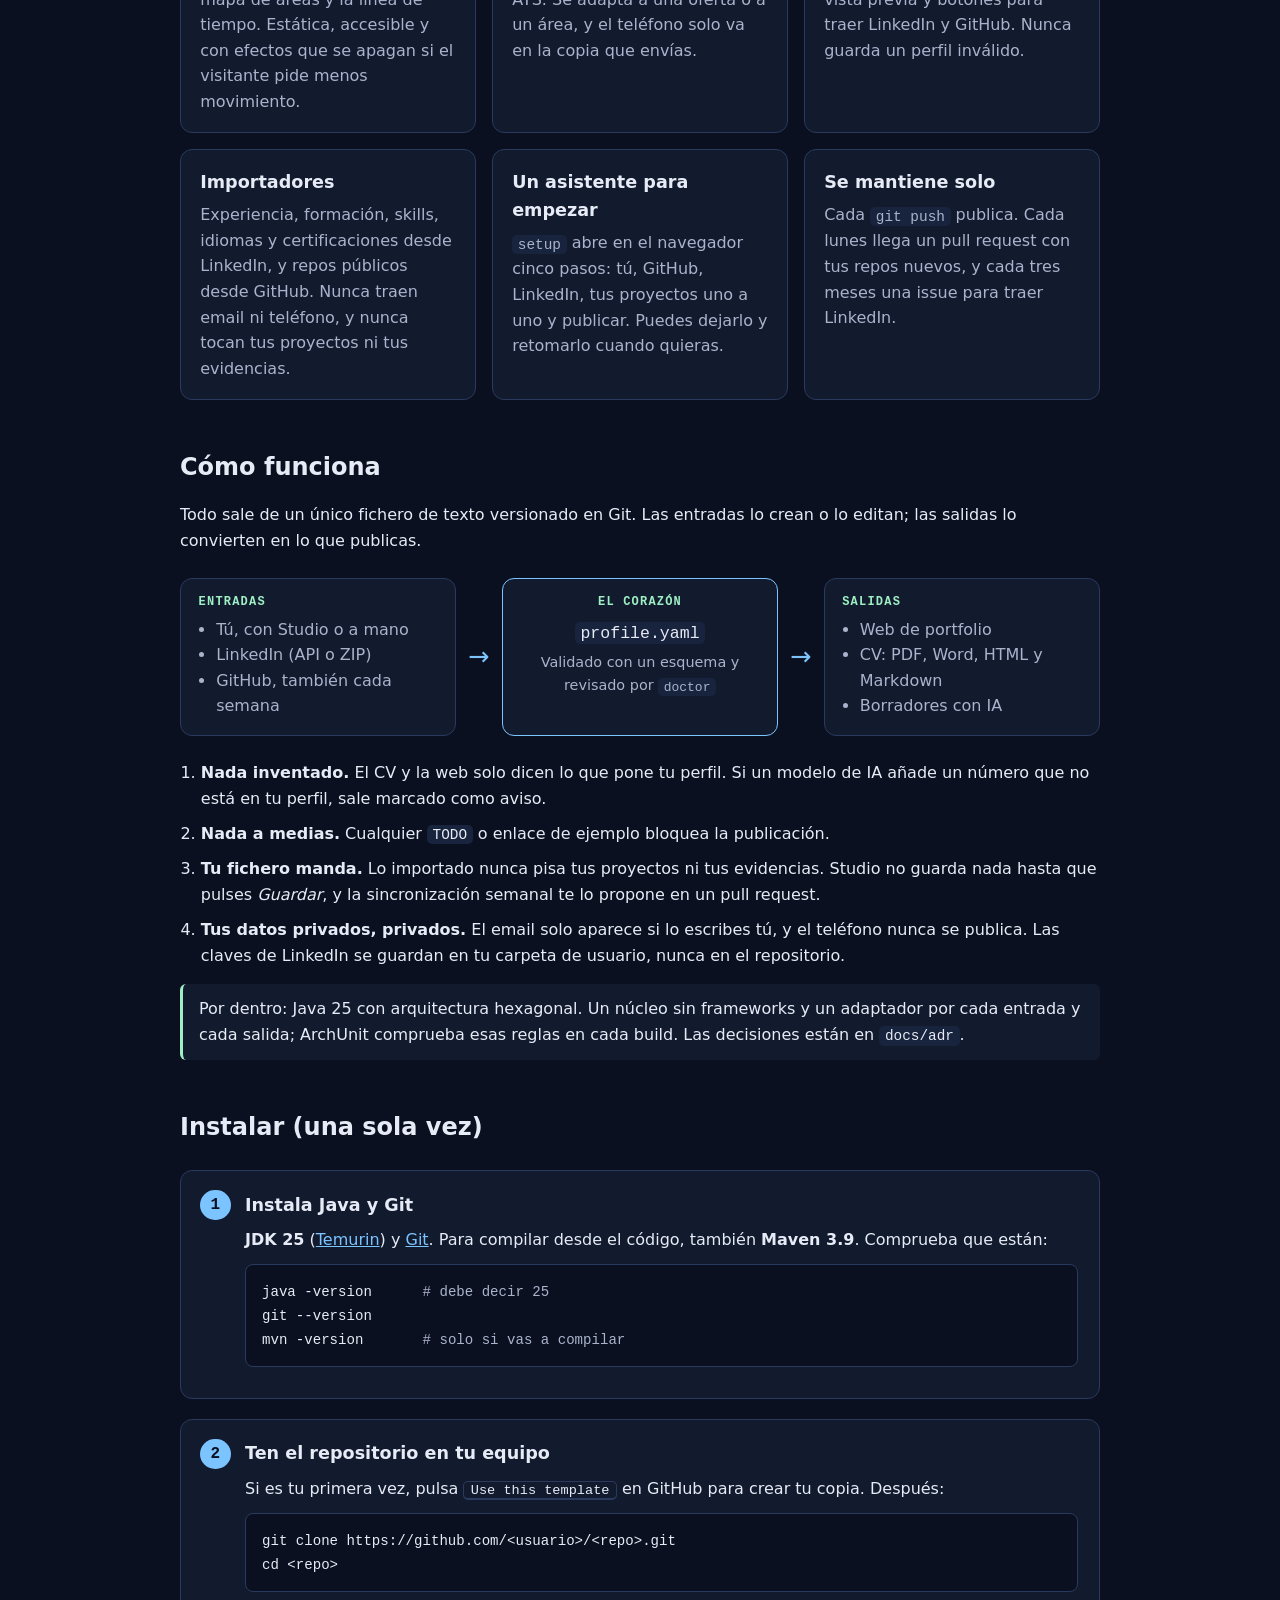
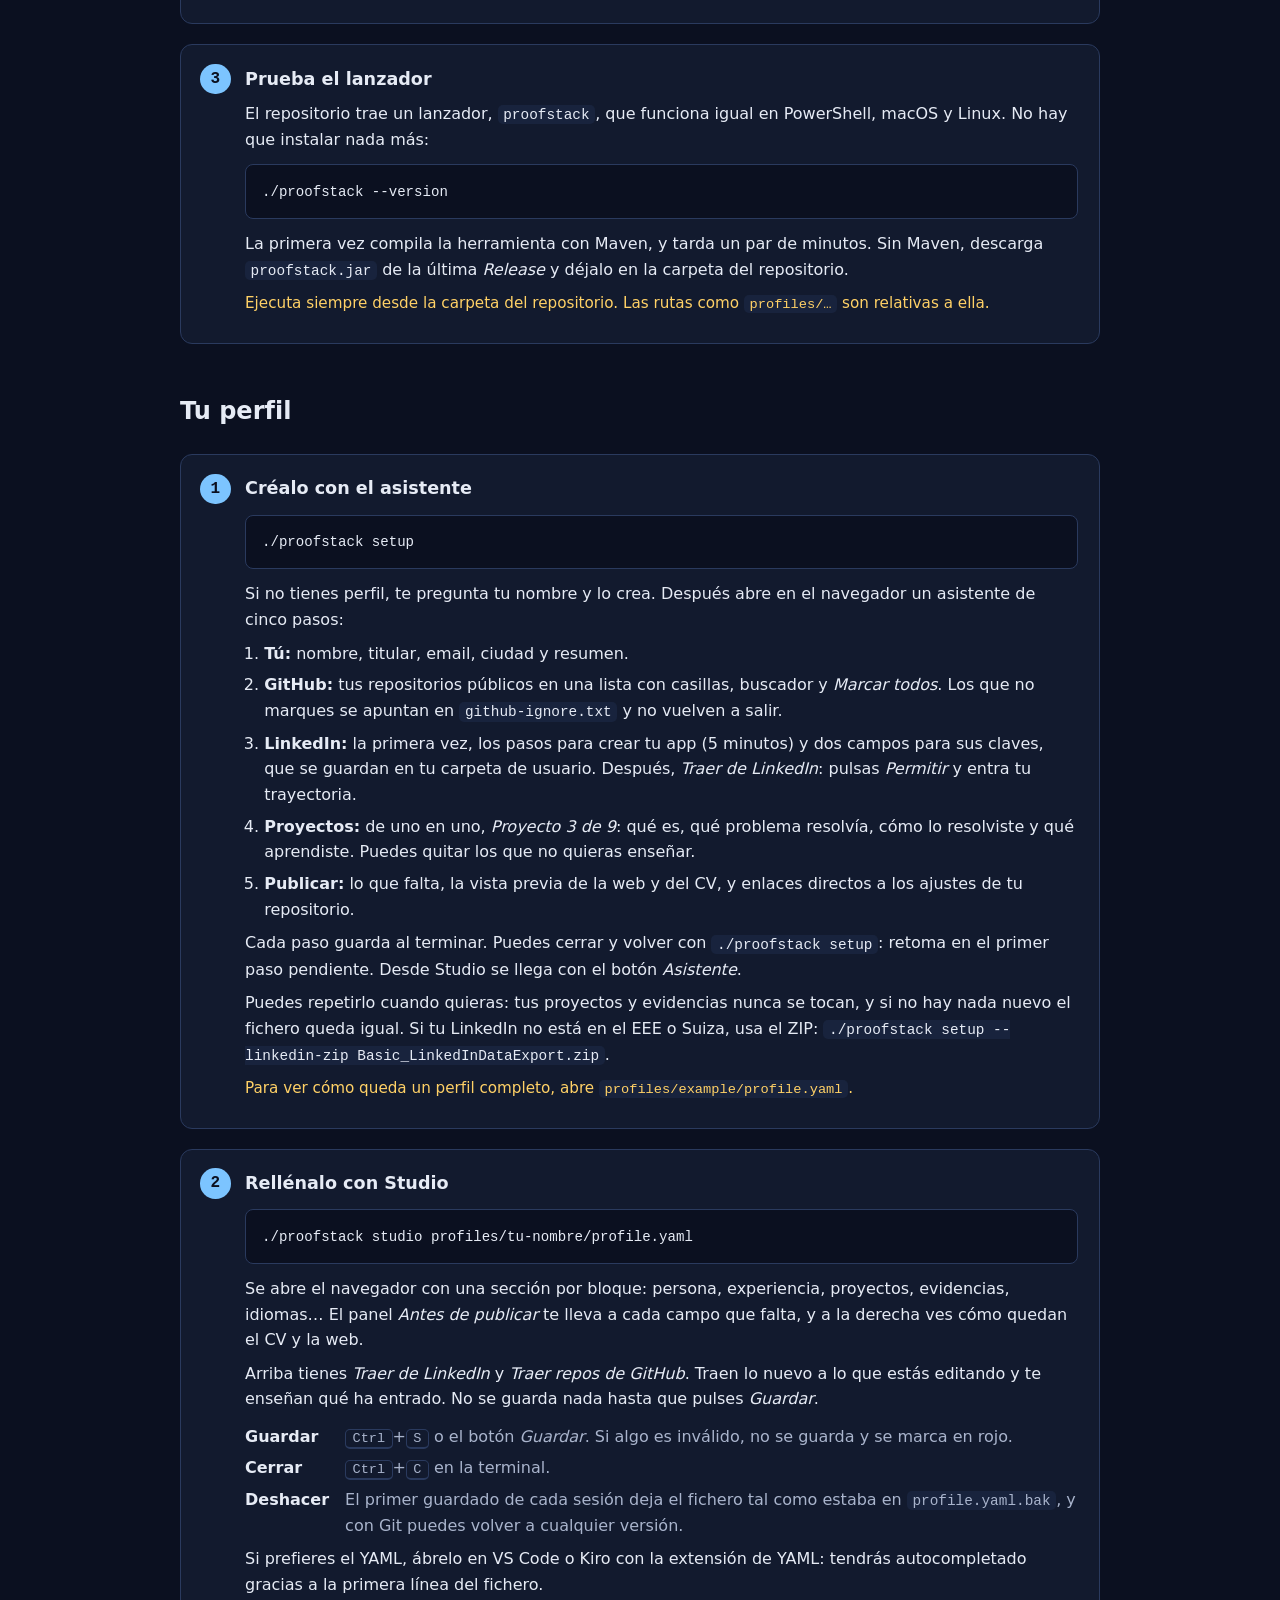
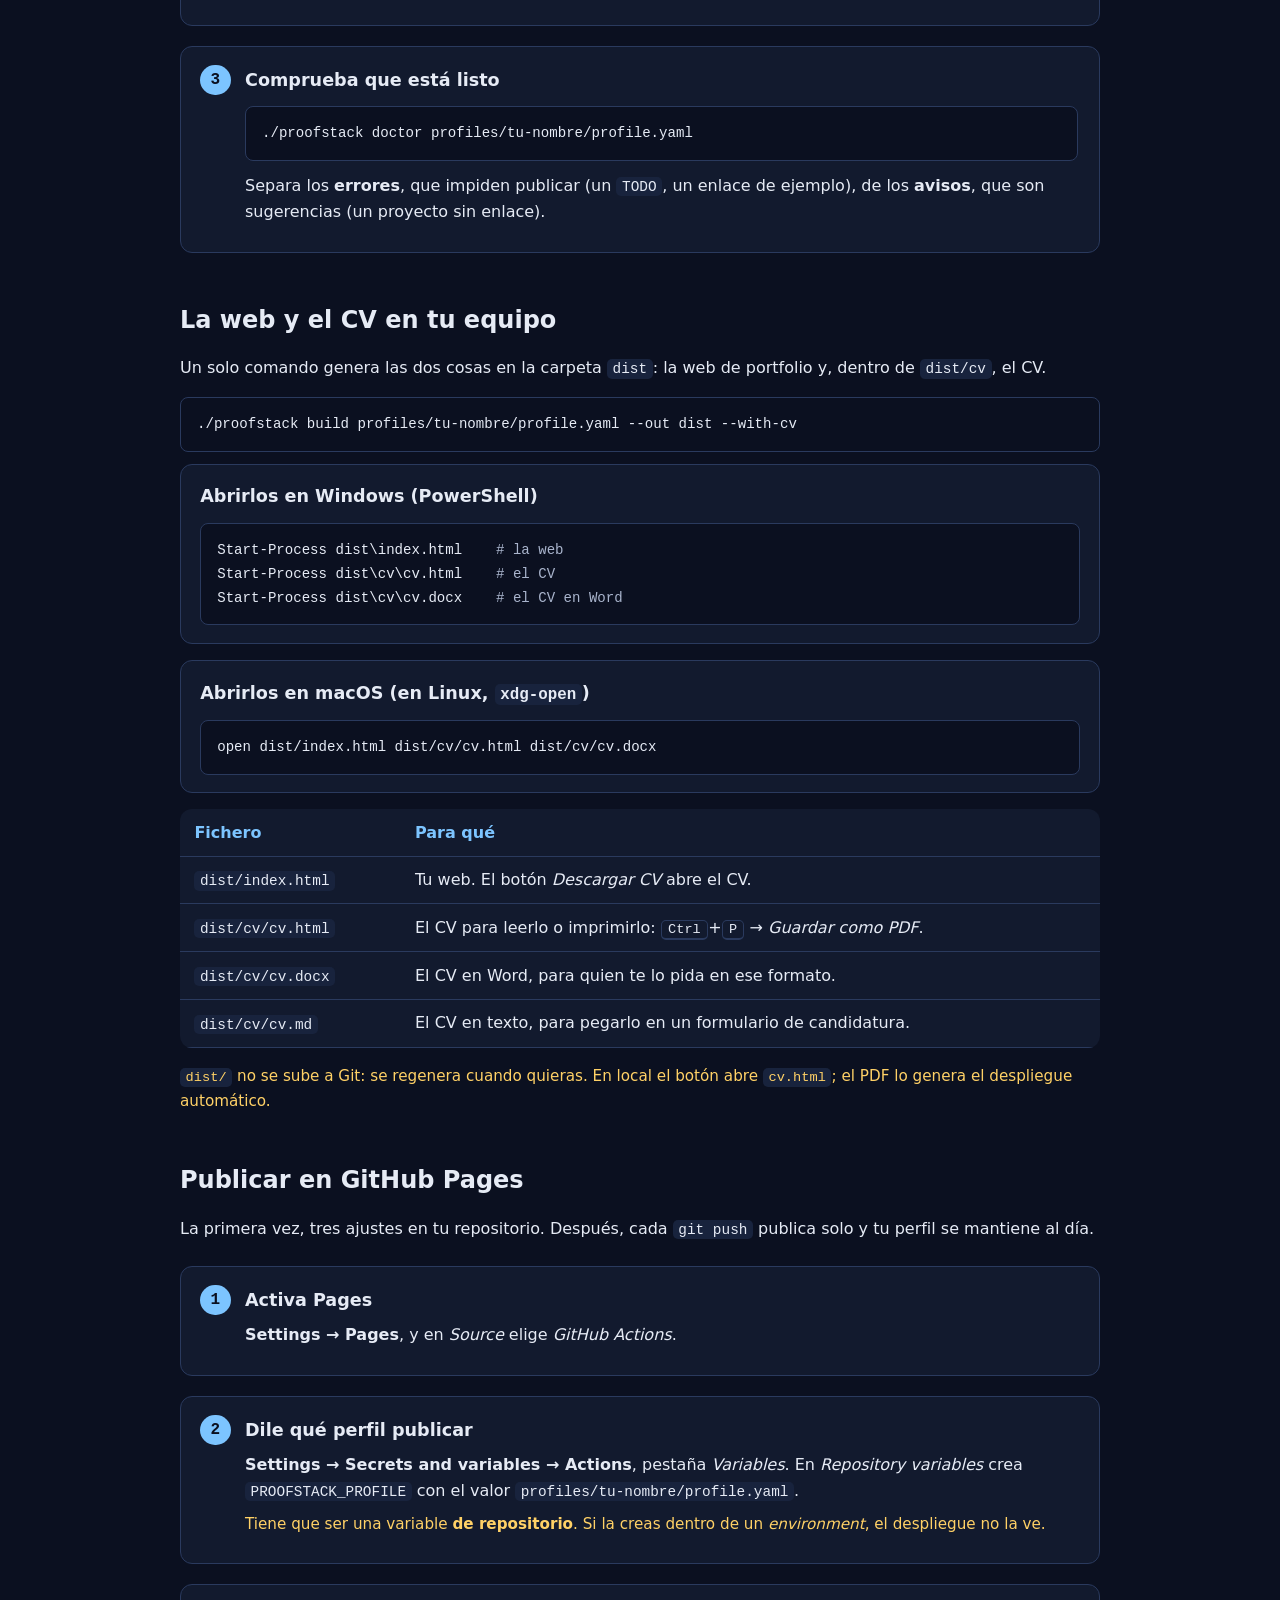
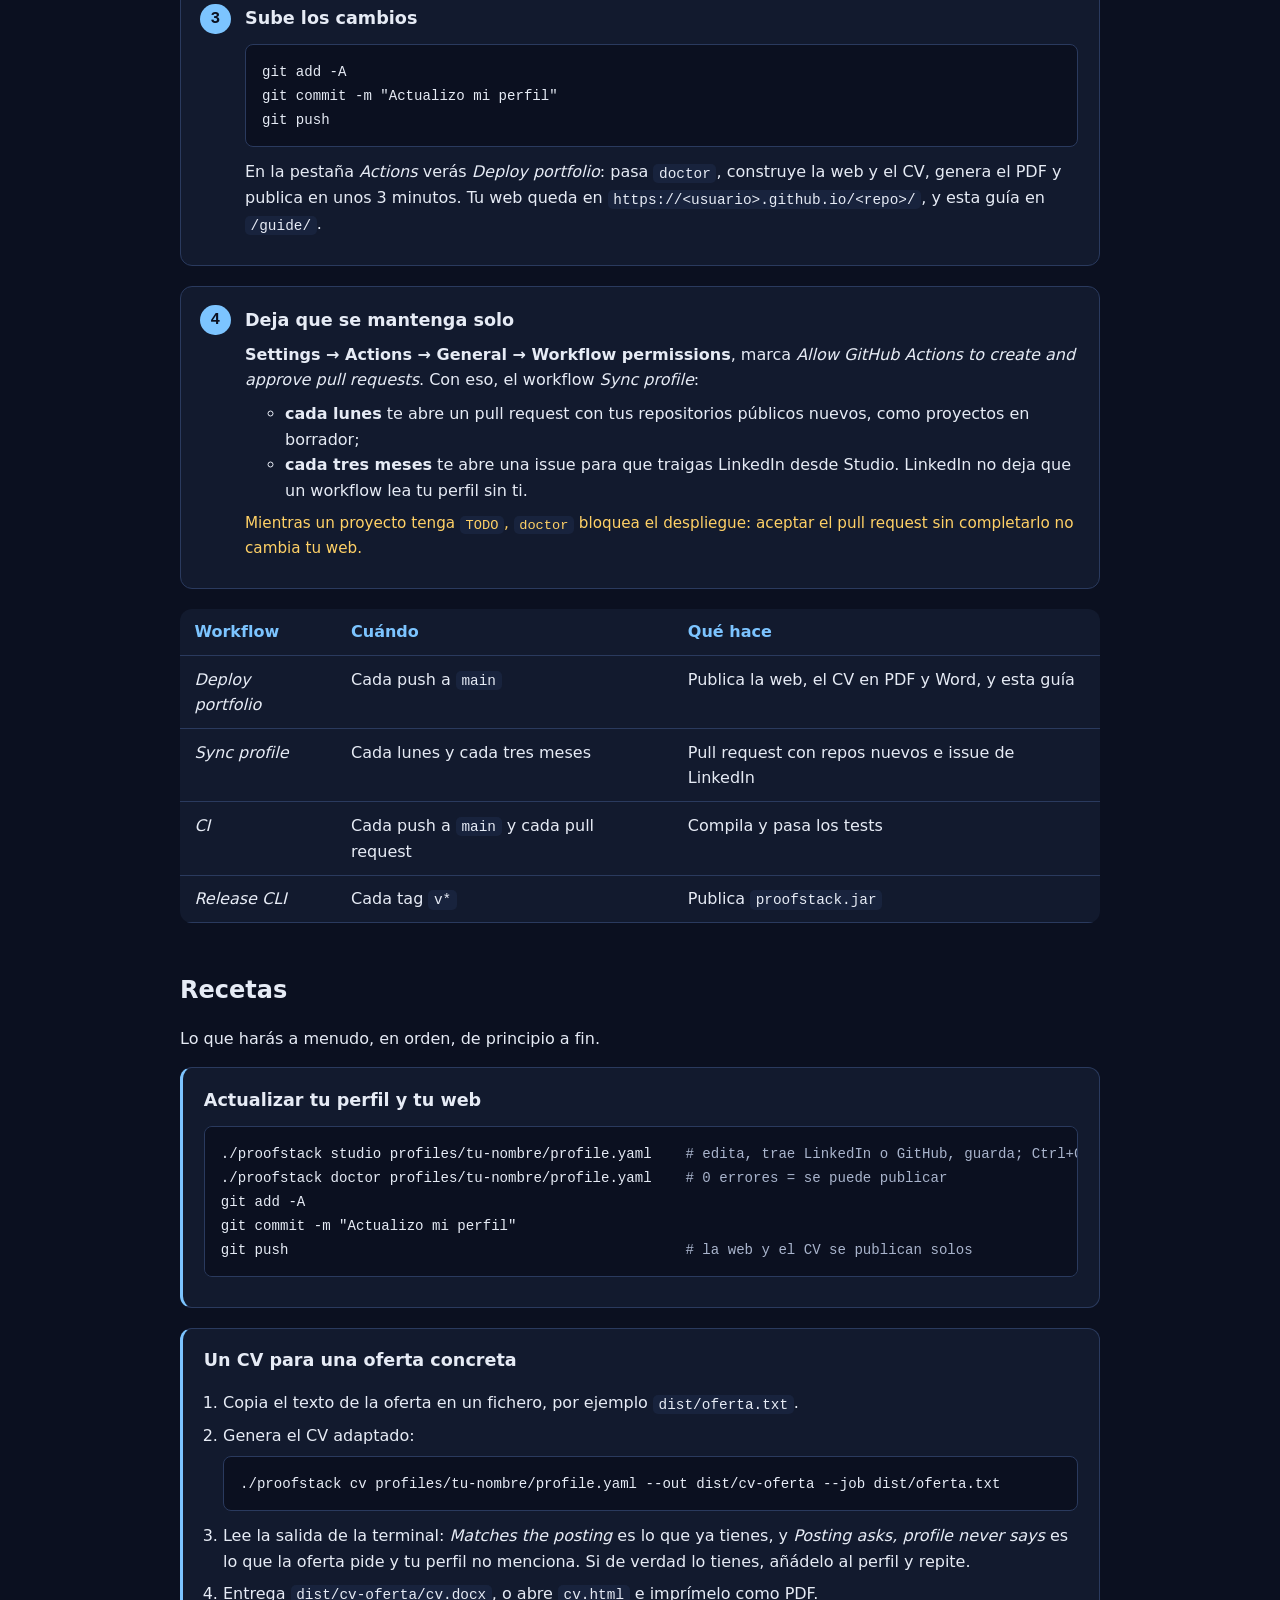
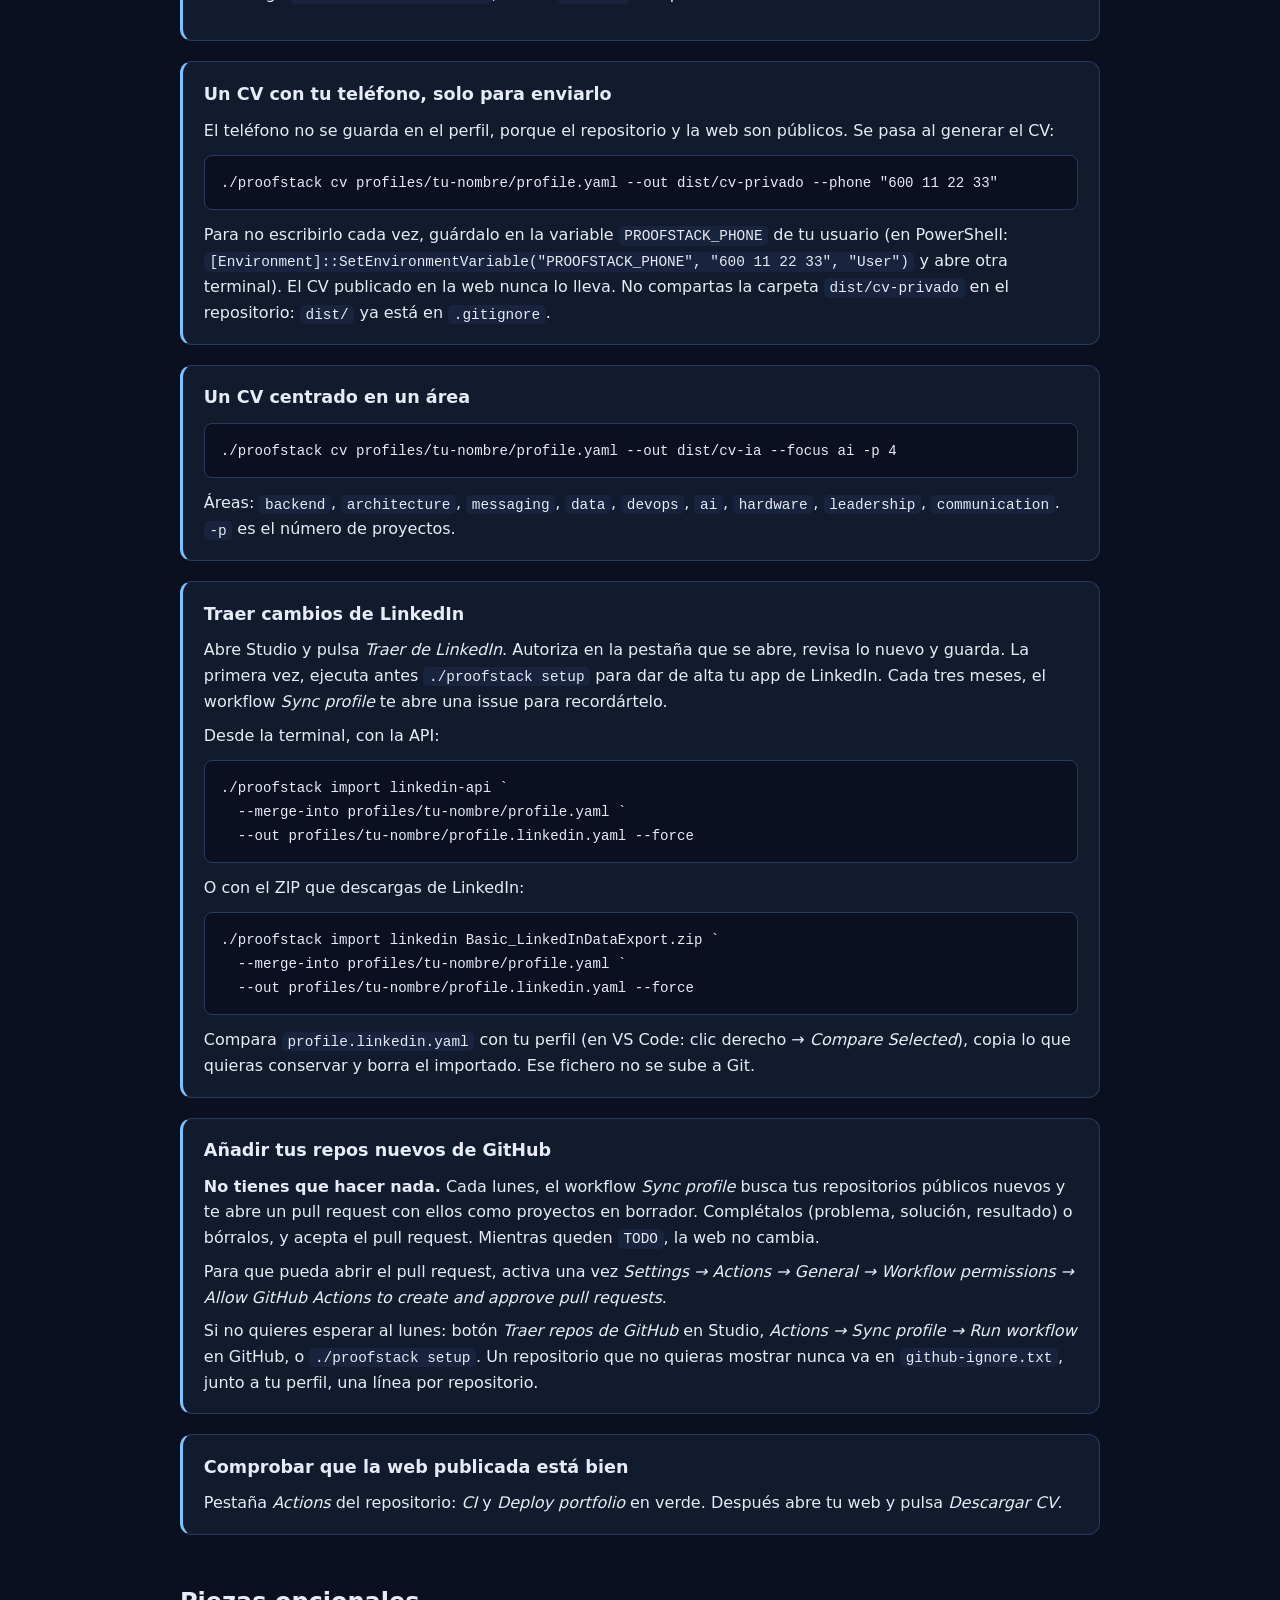
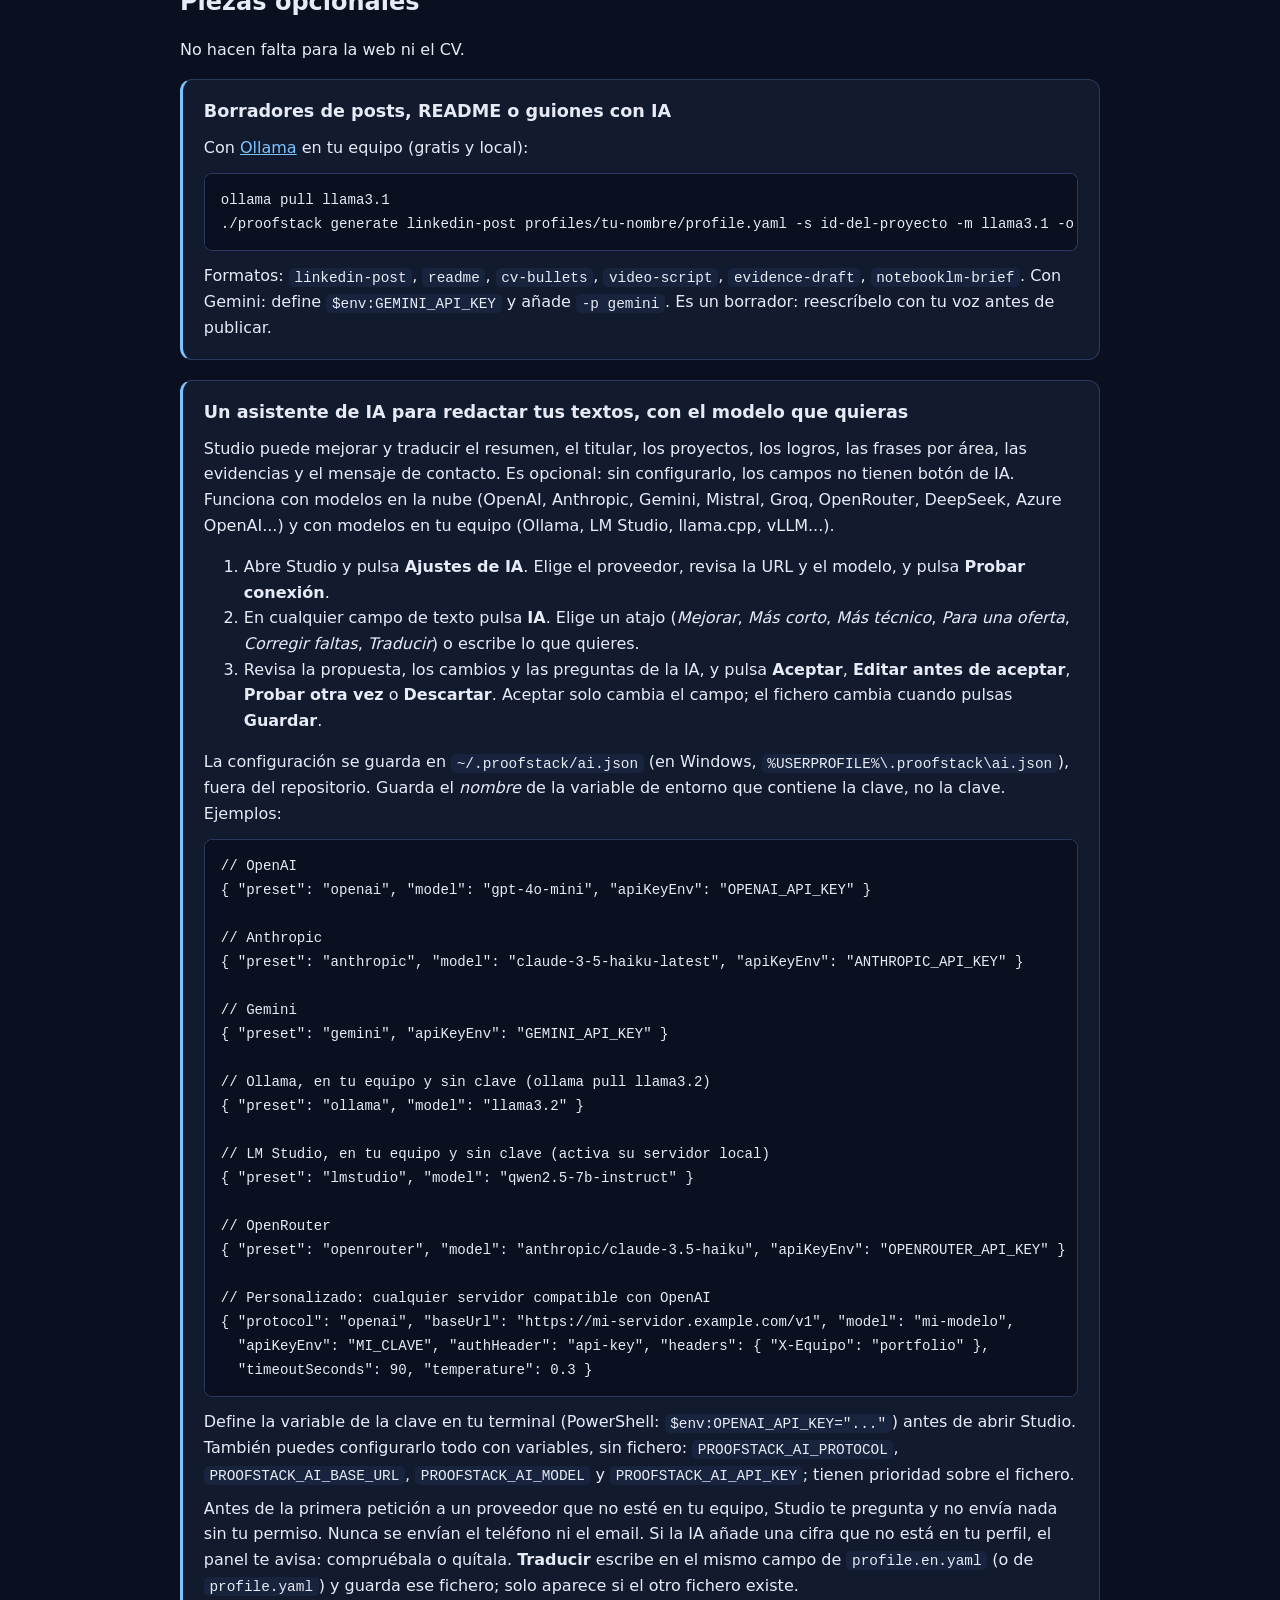
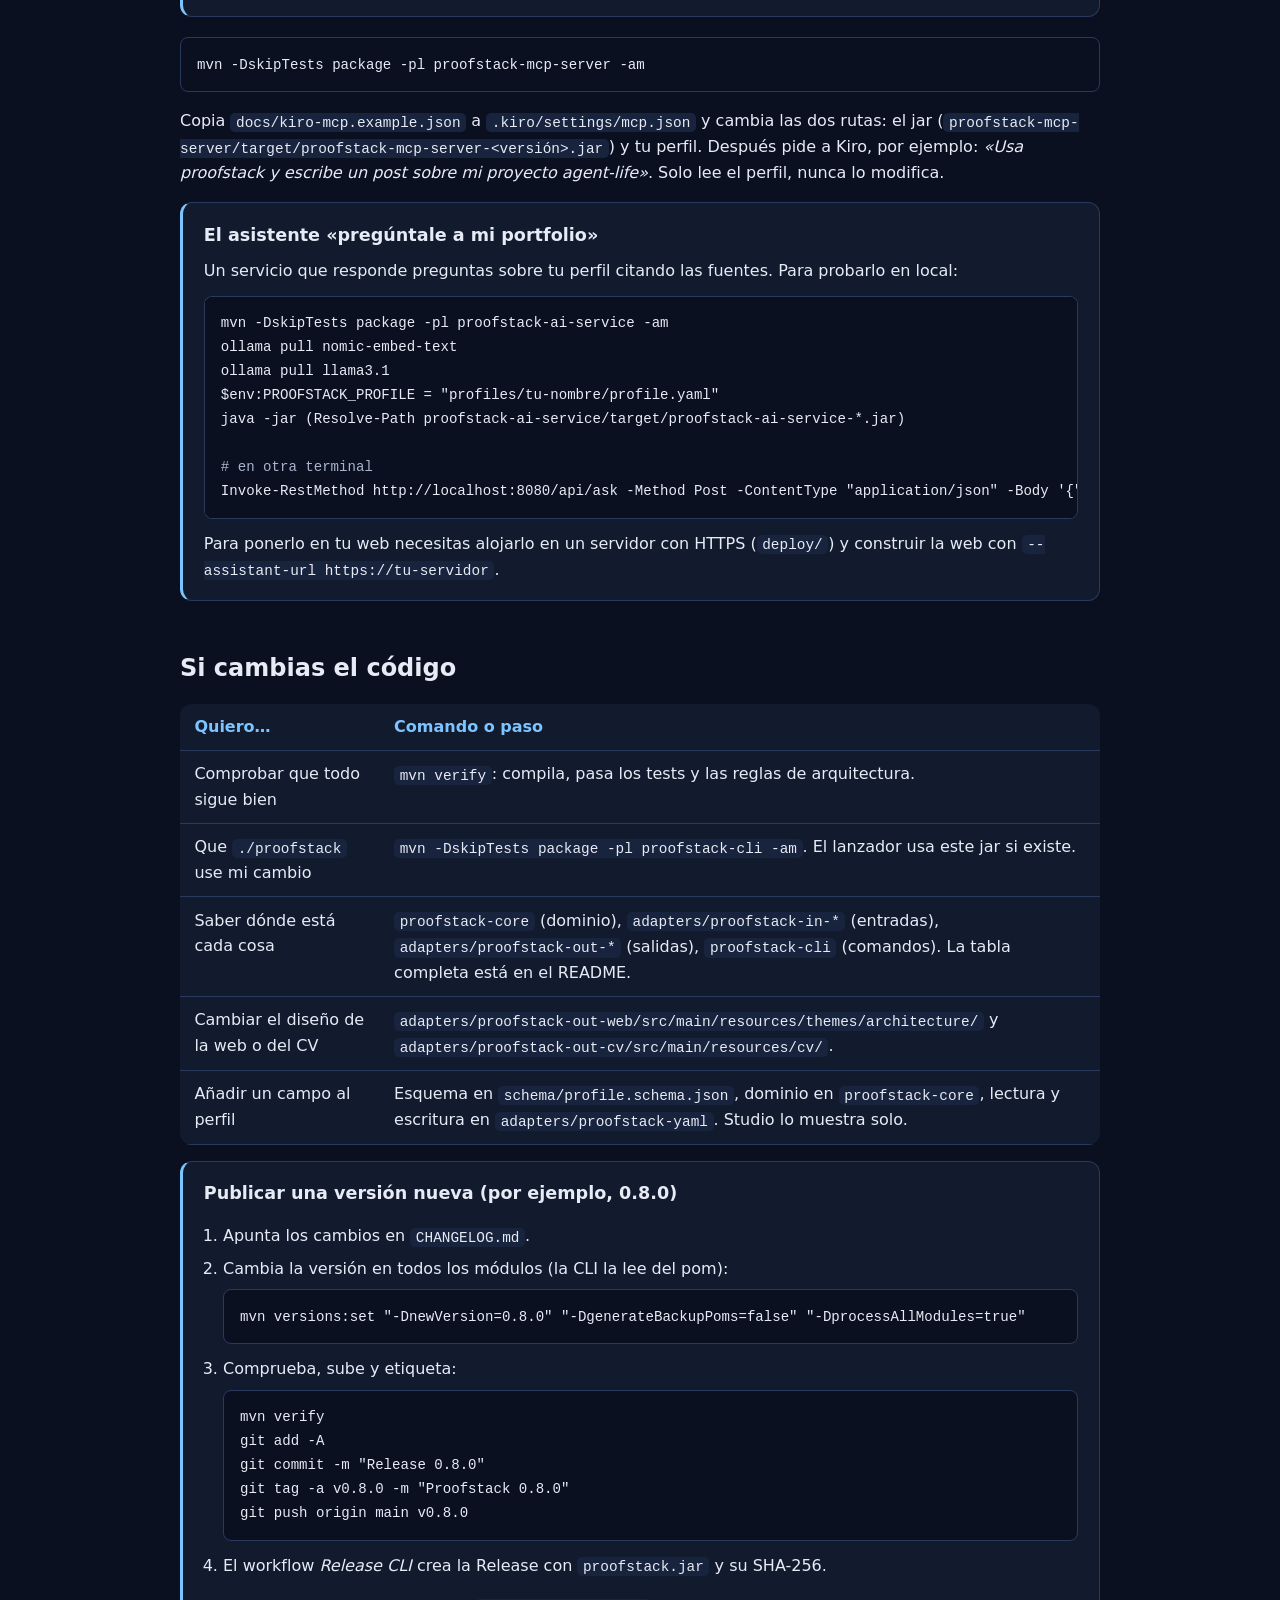
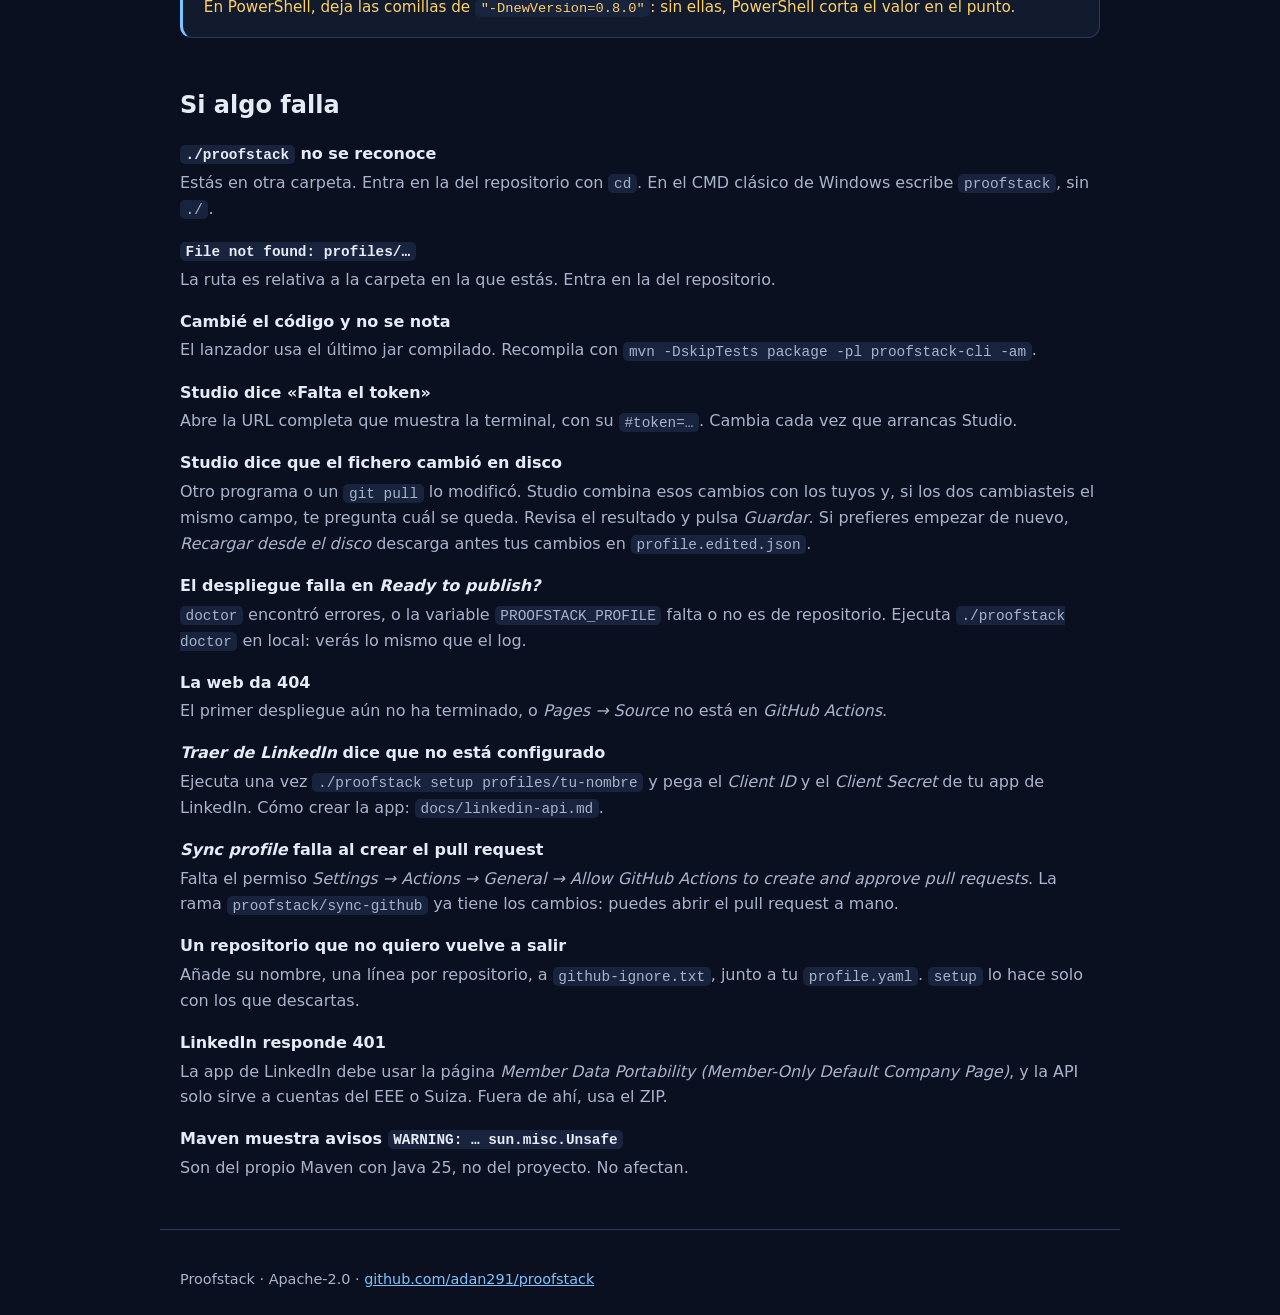
==== commit c2c8340a: "studio: asistente de textos con IA, opcional y con cualquier proveedor (ADR-017) Cuatro protocolos (" ====
--- a/docs/guide/index.html
+++ b/docs/guide/index.html
@@ -355,7 +355,40 @@
     </article>
 
     <article class="recipe">
-      <h3>Tu perfil dentro de Kiro (MCP)</h3>
+      <h3>Un asistente de IA para redactar tus textos, con el modelo que quieras</h3>
+      <p>Studio puede mejorar y traducir el resumen, el titular, los proyectos, los logros, las frases por área, las evidencias y el mensaje de contacto. Es opcional: sin configurarlo, los campos no tienen botón de IA. Funciona con modelos en la nube (OpenAI, Anthropic, Gemini, Mistral, Groq, OpenRouter, DeepSeek, Azure OpenAI...) y con modelos en tu equipo (Ollama, LM Studio, llama.cpp, vLLM...).</p>
+      <ol>
+        <li>Abre Studio y pulsa <strong>Ajustes de IA</strong>. Elige el proveedor, revisa la URL y el modelo, y pulsa <strong>Probar conexión</strong>.</li>
+        <li>En cualquier campo de texto pulsa <strong>IA</strong>. Elige un atajo (<em>Mejorar</em>, <em>Más corto</em>, <em>Más técnico</em>, <em>Para una oferta</em>, <em>Corregir faltas</em>, <em>Traducir</em>) o escribe lo que quieres.</li>
+        <li>Revisa la propuesta, los cambios y las preguntas de la IA, y pulsa <strong>Aceptar</strong>, <strong>Editar antes de aceptar</strong>, <strong>Probar otra vez</strong> o <strong>Descartar</strong>. Aceptar solo cambia el campo; el fichero cambia cuando pulsas <strong>Guardar</strong>.</li>
+      </ol>
+      <p>La configuración se guarda en <code>~/.proofstack/ai.json</code> (en Windows, <code>%USERPROFILE%\.proofstack\ai.json</code>), fuera del repositorio. Guarda el <em>nombre</em> de la variable de entorno que contiene la clave, no la clave. Ejemplos:</p>
+      <pre><code>// OpenAI
+{ "preset": "openai", "model": "gpt-4o-mini", "apiKeyEnv": "OPENAI_API_KEY" }
+
+// Anthropic
+{ "preset": "anthropic", "model": "claude-3-5-haiku-latest", "apiKeyEnv": "ANTHROPIC_API_KEY" }
+
+// Gemini
+{ "preset": "gemini", "apiKeyEnv": "GEMINI_API_KEY" }
+
+// Ollama, en tu equipo y sin clave (ollama pull llama3.2)
+{ "preset": "ollama", "model": "llama3.2" }
+
+// LM Studio, en tu equipo y sin clave (activa su servidor local)
+{ "preset": "lmstudio", "model": "qwen2.5-7b-instruct" }
+
+// OpenRouter
+{ "preset": "openrouter", "model": "anthropic/claude-3.5-haiku", "apiKeyEnv": "OPENROUTER_API_KEY" }
+
+// Personalizado: cualquier servidor compatible con OpenAI
+{ "protocol": "openai", "baseUrl": "https://mi-servidor.example.com/v1", "model": "mi-modelo",
+  "apiKeyEnv": "MI_CLAVE", "authHeader": "api-key", "headers": { "X-Equipo": "portfolio" },
+  "timeoutSeconds": 90, "temperature": 0.3 }</code></pre>
+      <p>Define la variable de la clave en tu terminal (PowerShell: <code>$env:OPENAI_API_KEY="..."</code>) antes de abrir Studio. También puedes configurarlo todo con variables, sin fichero: <code>PROOFSTACK_AI_PROTOCOL</code>, <code>PROOFSTACK_AI_BASE_URL</code>, <code>PROOFSTACK_AI_MODEL</code> y <code>PROOFSTACK_AI_API_KEY</code>; tienen prioridad sobre el fichero.</p>
+      <p>Antes de la primera petición a un proveedor que no esté en tu equipo, Studio te pregunta y no envía nada sin tu permiso. Nunca se envían el teléfono ni el email. Si la IA añade una cifra que no está en tu perfil, el panel te avisa: compruébala o quítala. <strong>Traducir</strong> escribe en el mismo campo de <code>profile.en.yaml</code> (o de <code>profile.yaml</code>) y guarda ese fichero; solo aparece si el otro fichero existe.</p>
+    </article>
+
       <pre><code>mvn -DskipTests package -pl proofstack-mcp-server -am</code></pre>
       <p>Copia <code>docs/kiro-mcp.example.json</code> a <code>.kiro/settings/mcp.json</code> y cambia las dos rutas: el jar (<code>proofstack-mcp-server/target/proofstack-mcp-server-&lt;versión&gt;.jar</code>) y tu perfil. Después pide a Kiro, por ejemplo: <em>«Usa proofstack y escribe un post sobre mi proyecto agent-life»</em>. Solo lee el perfil, nunca lo modifica.</p>
     </article>
